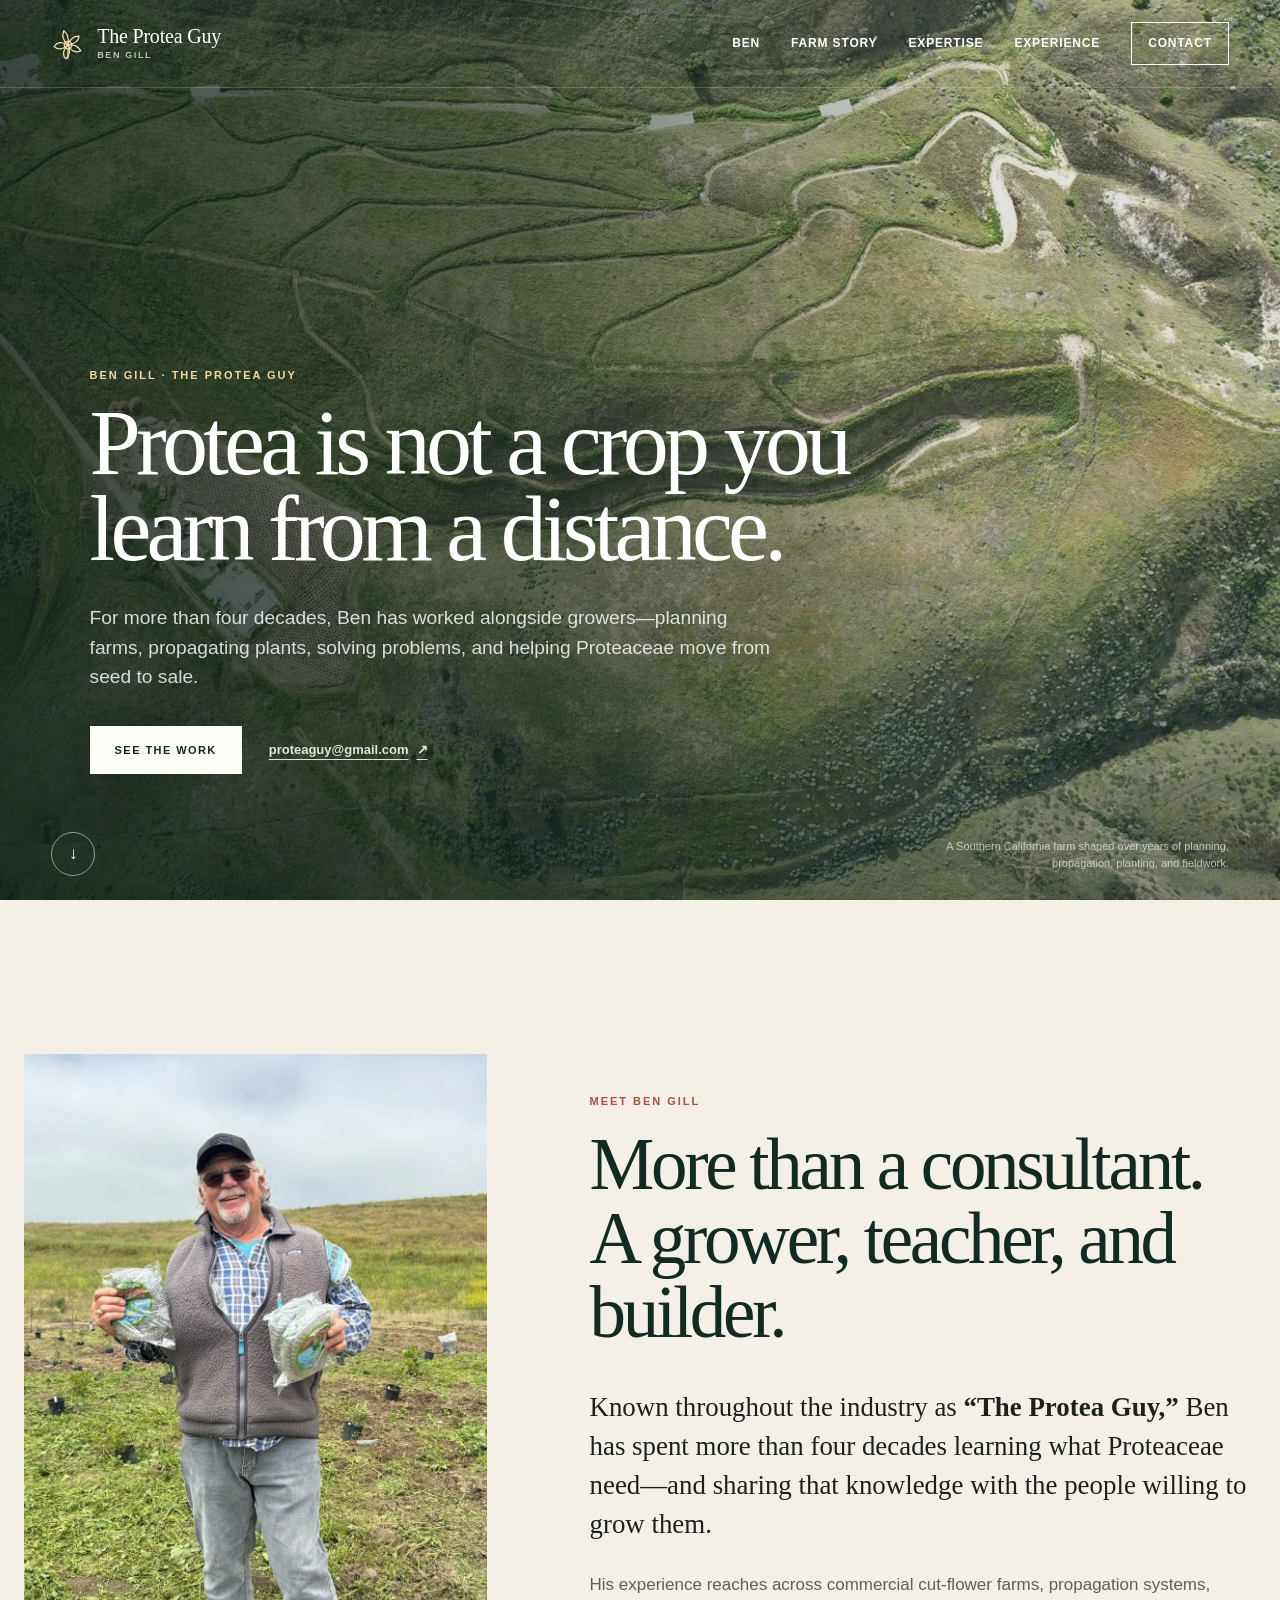
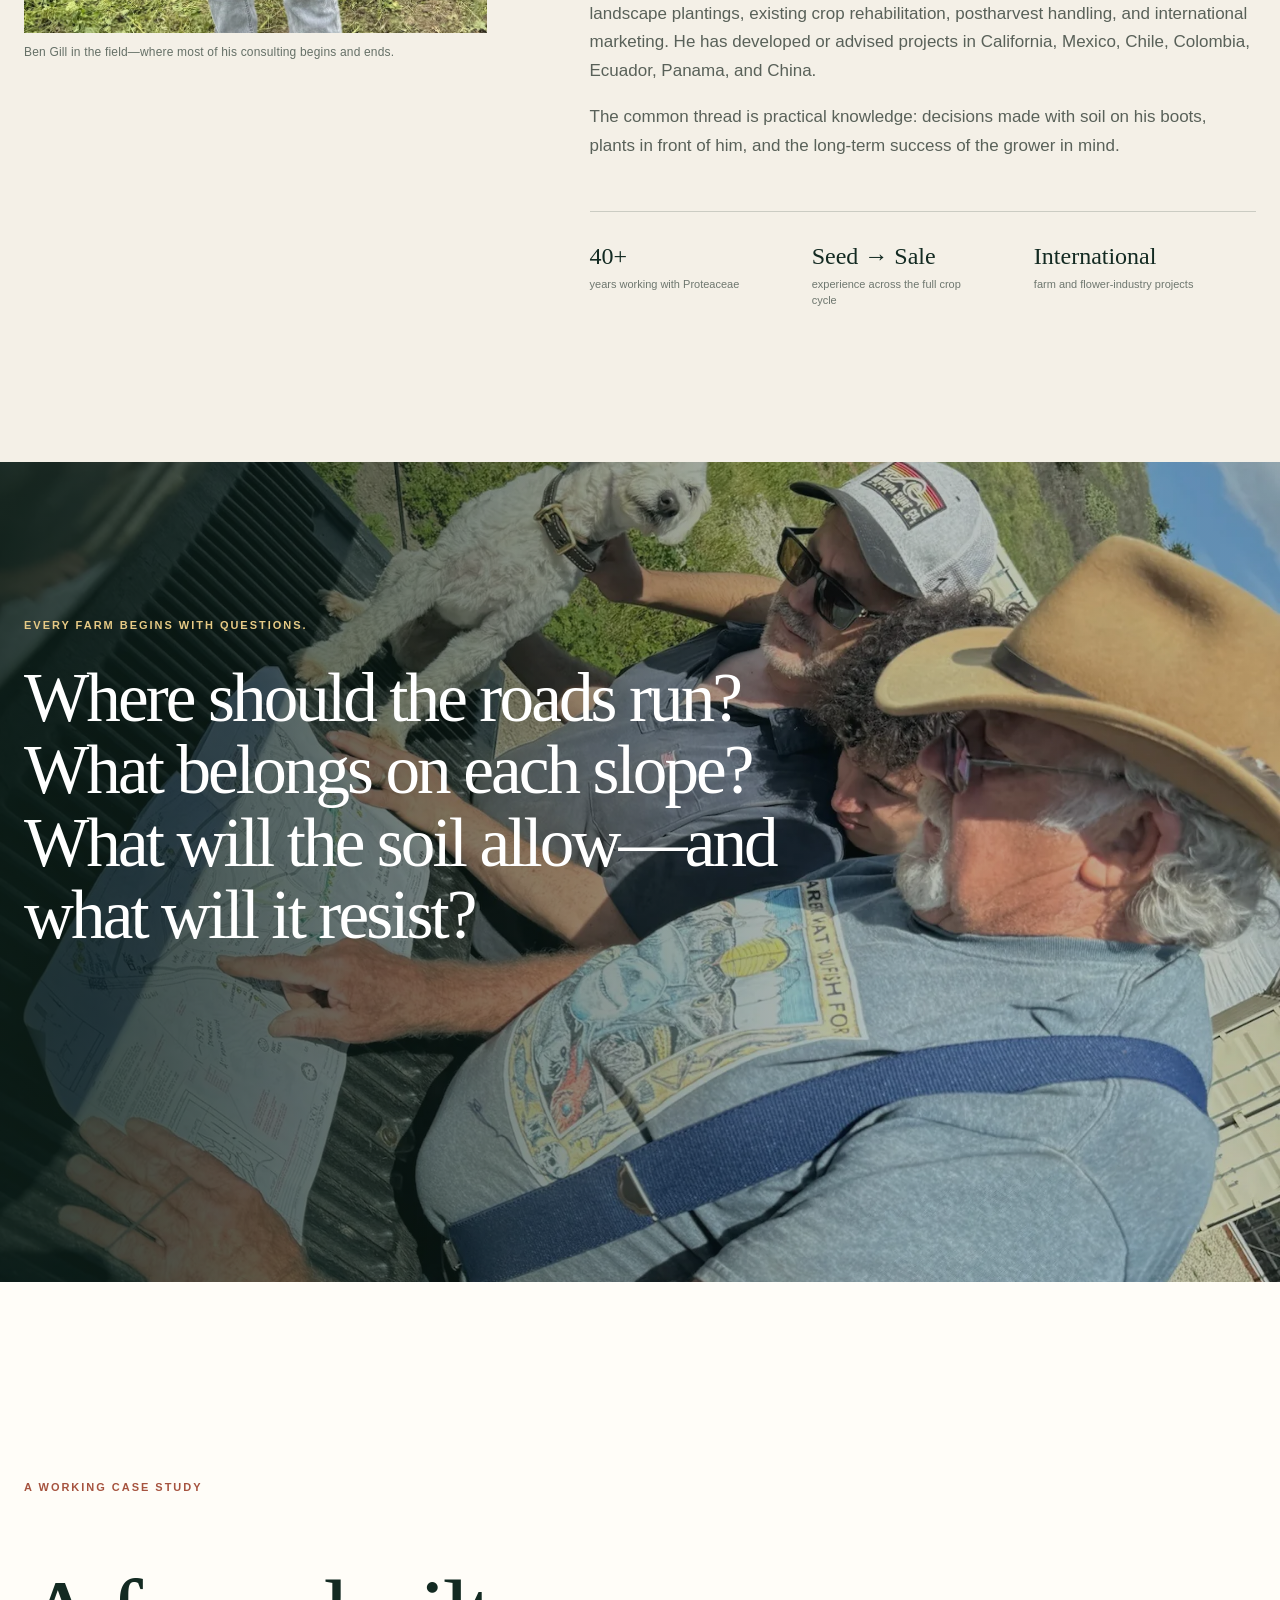
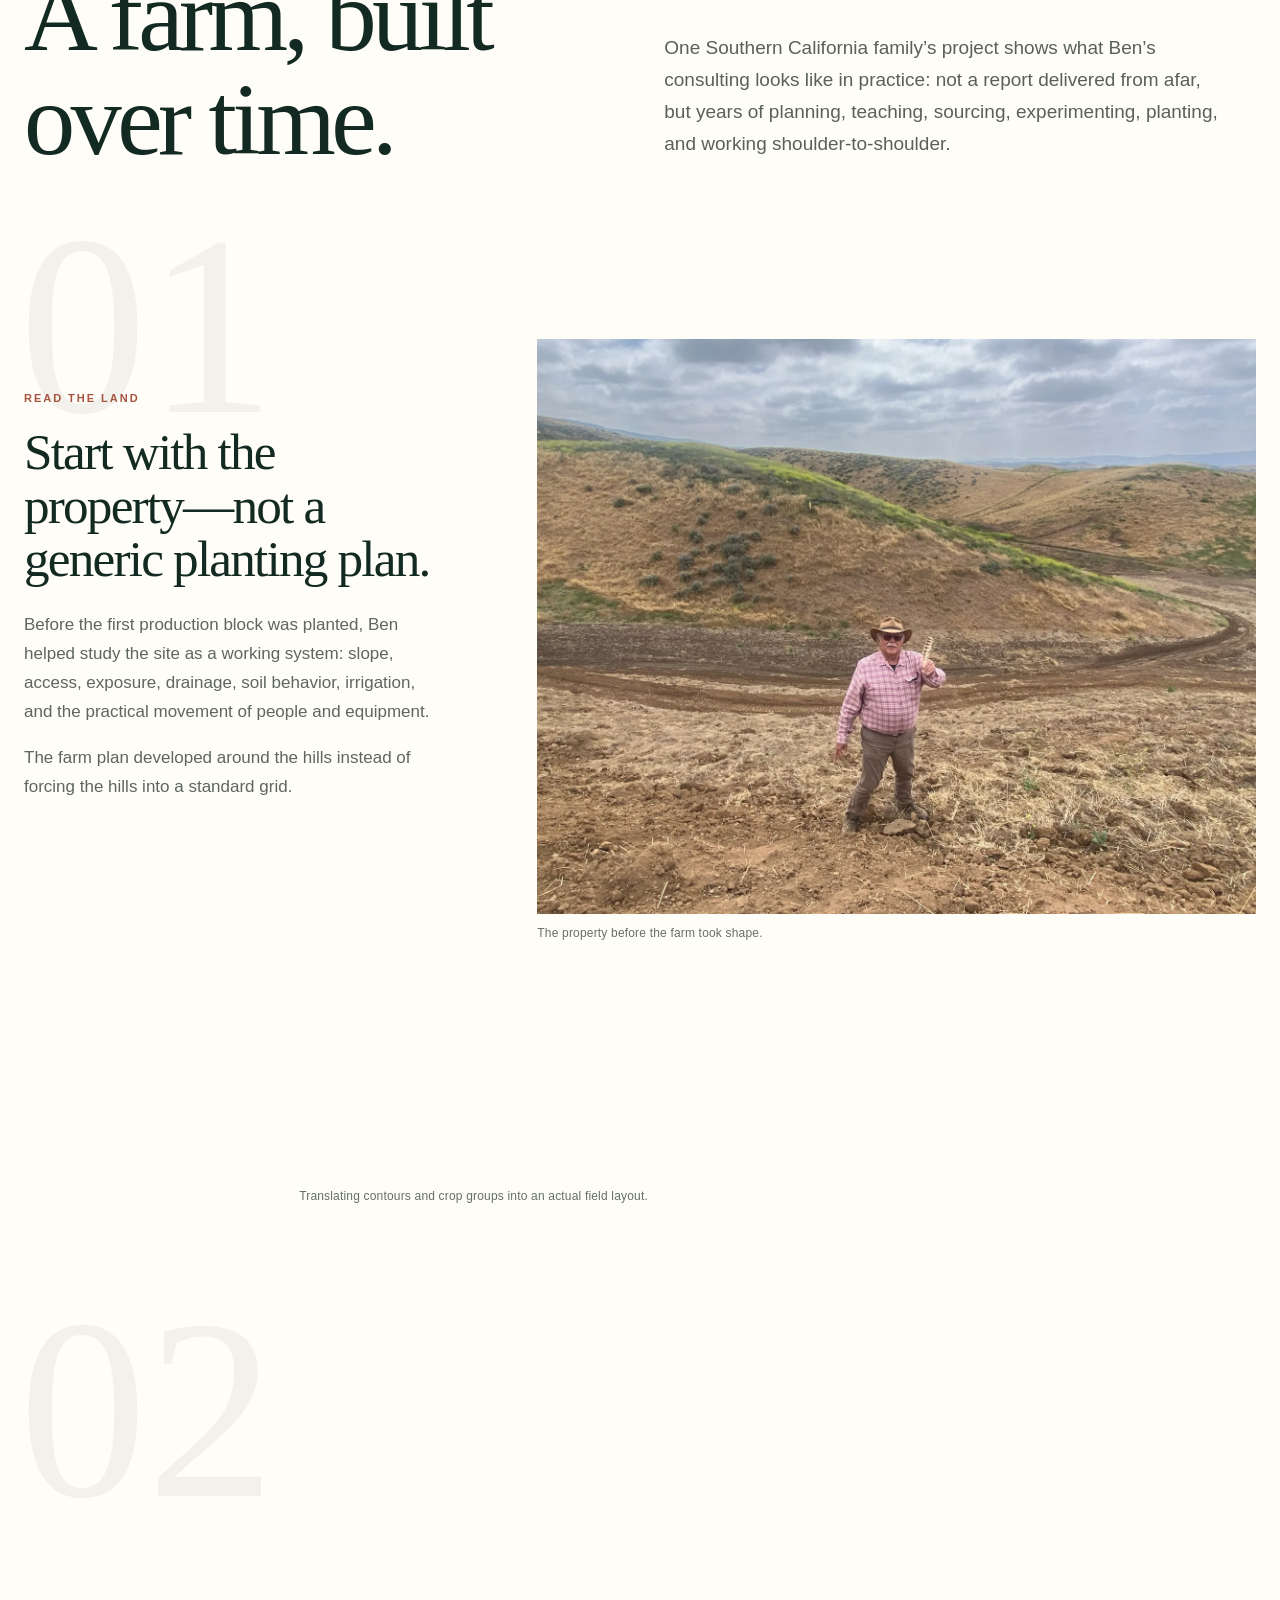
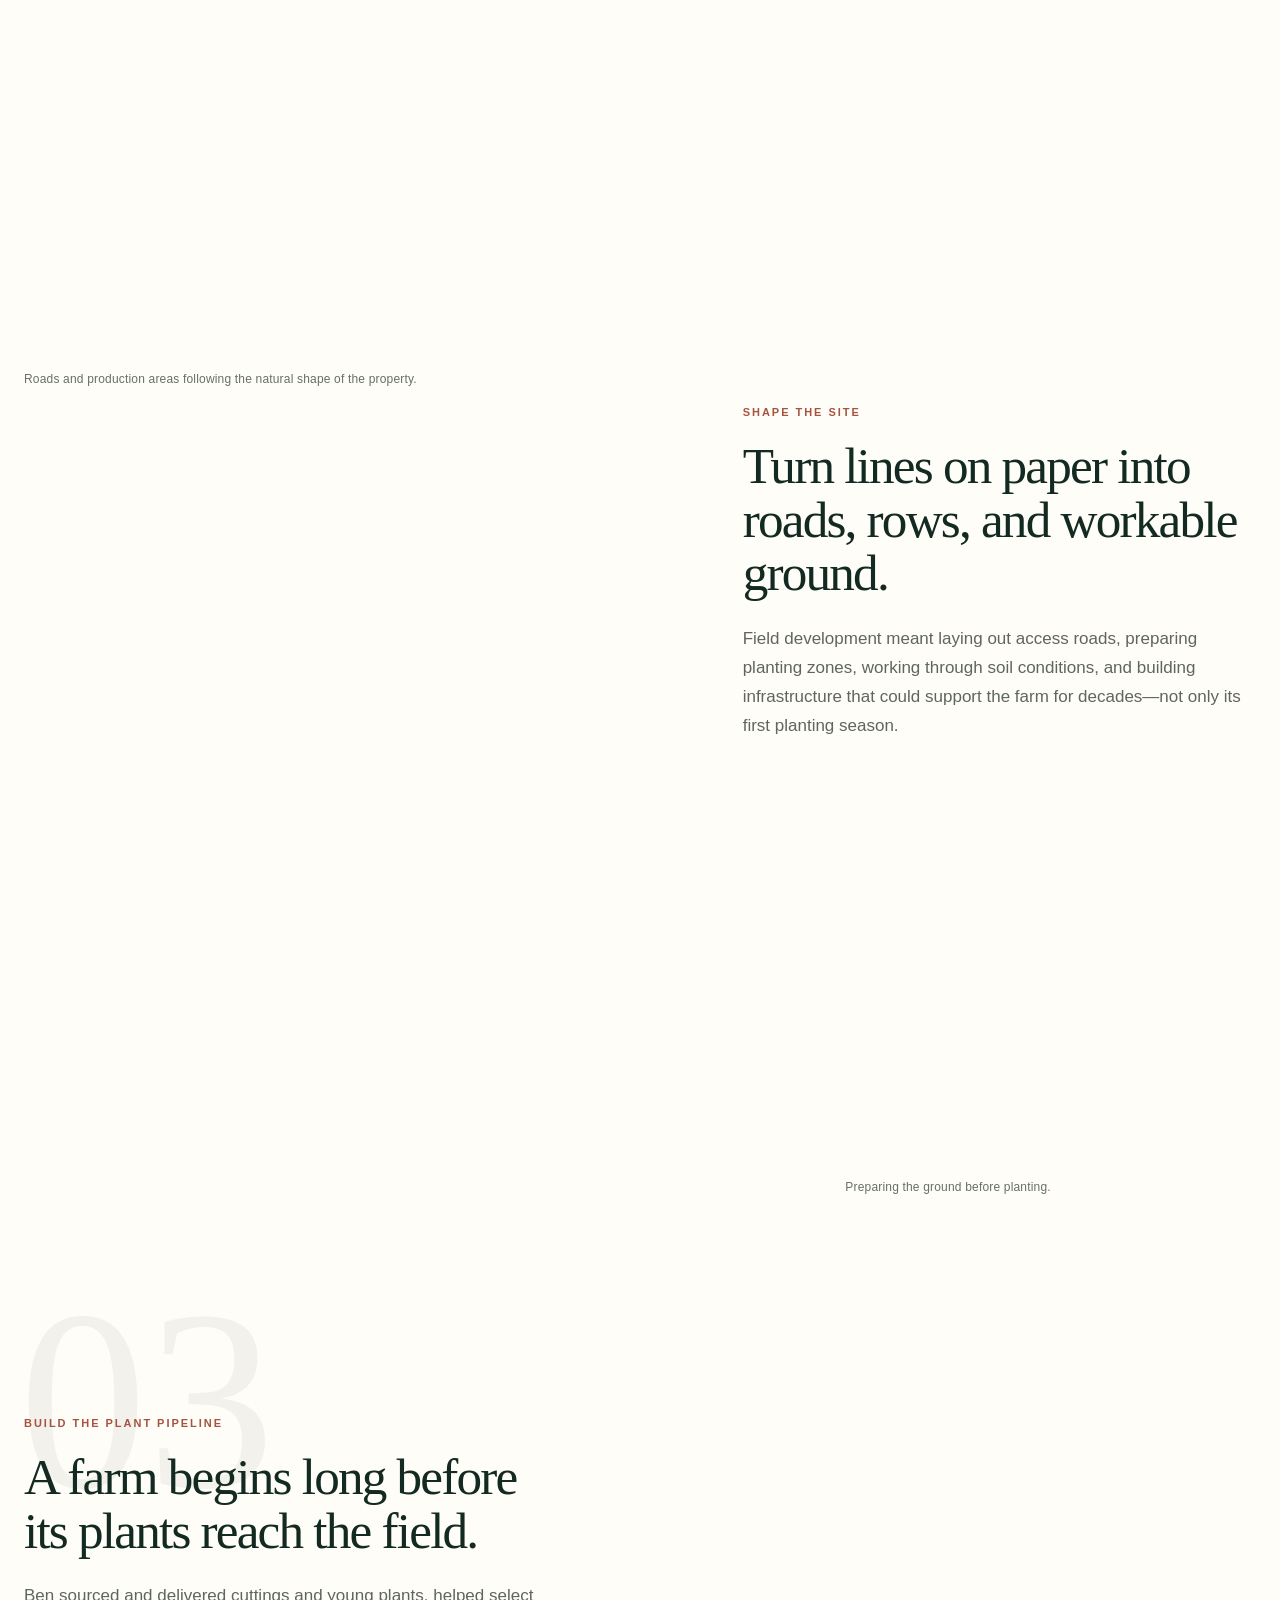
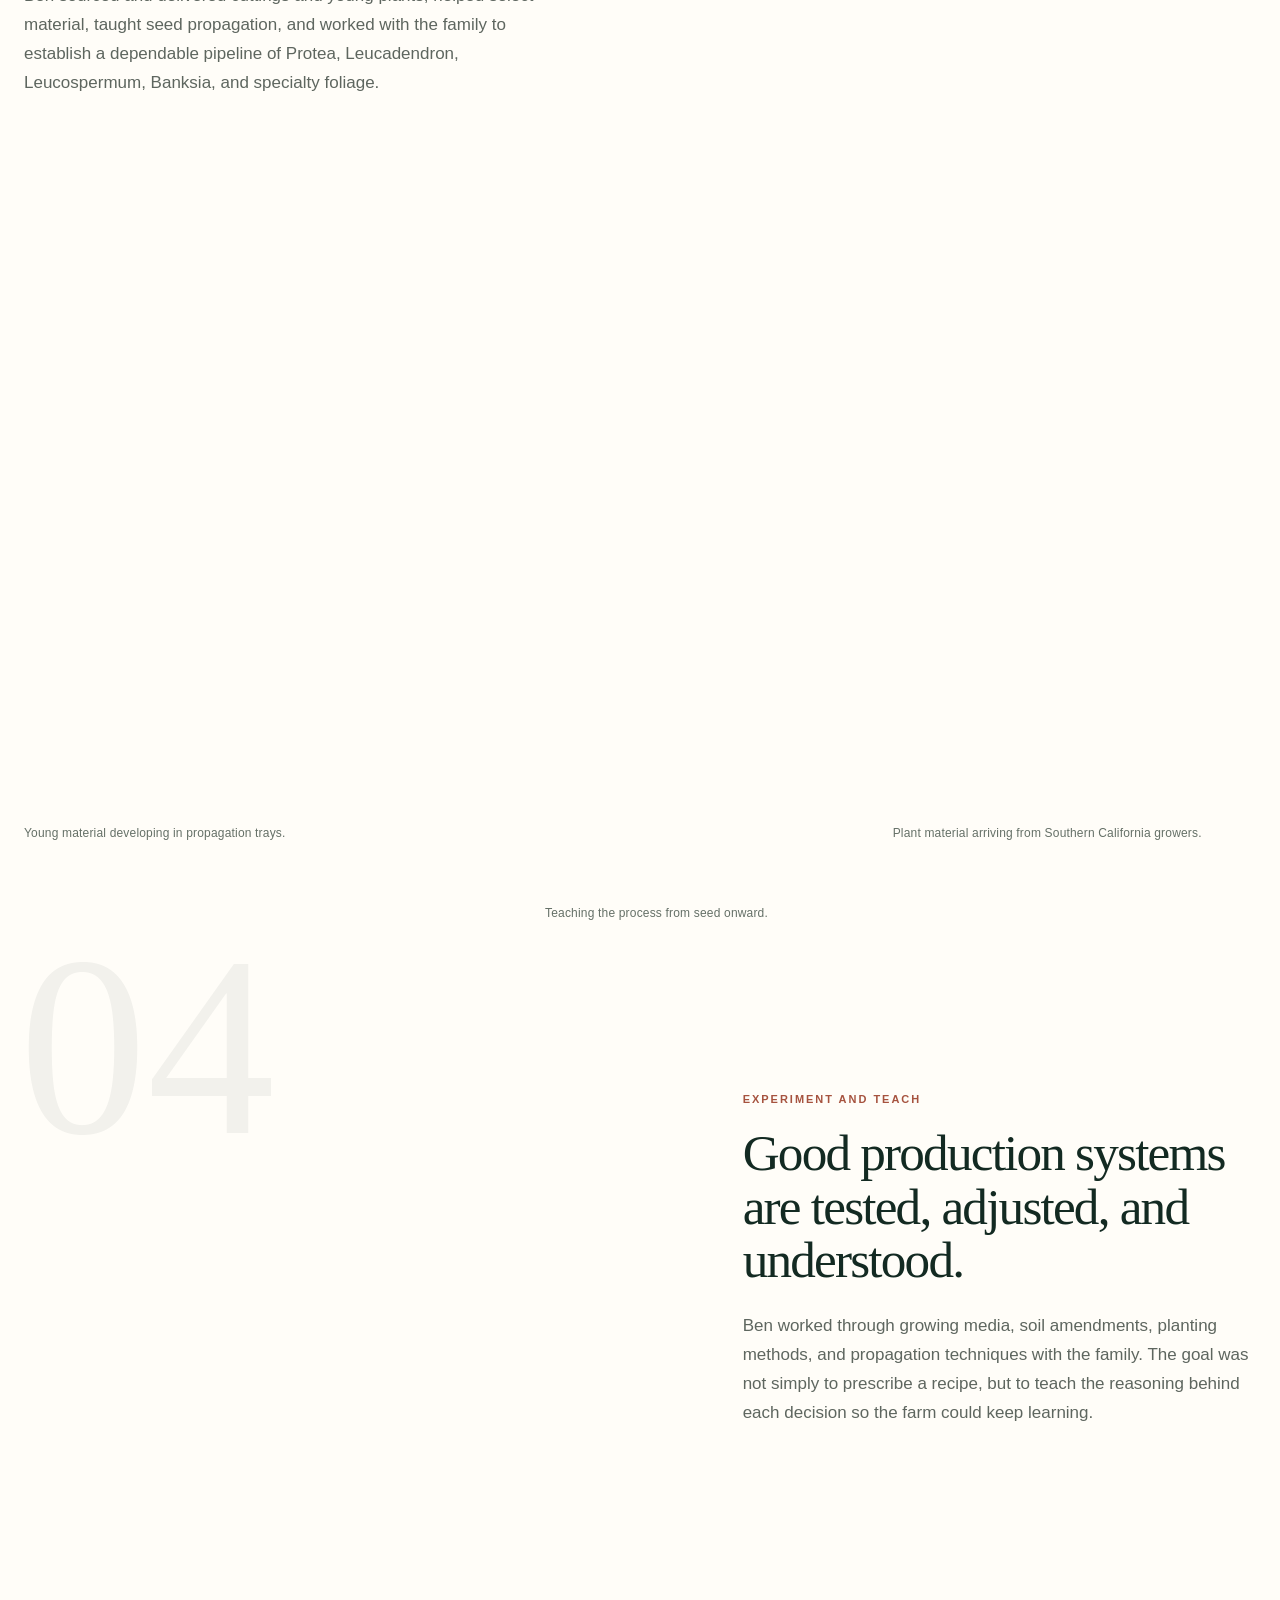
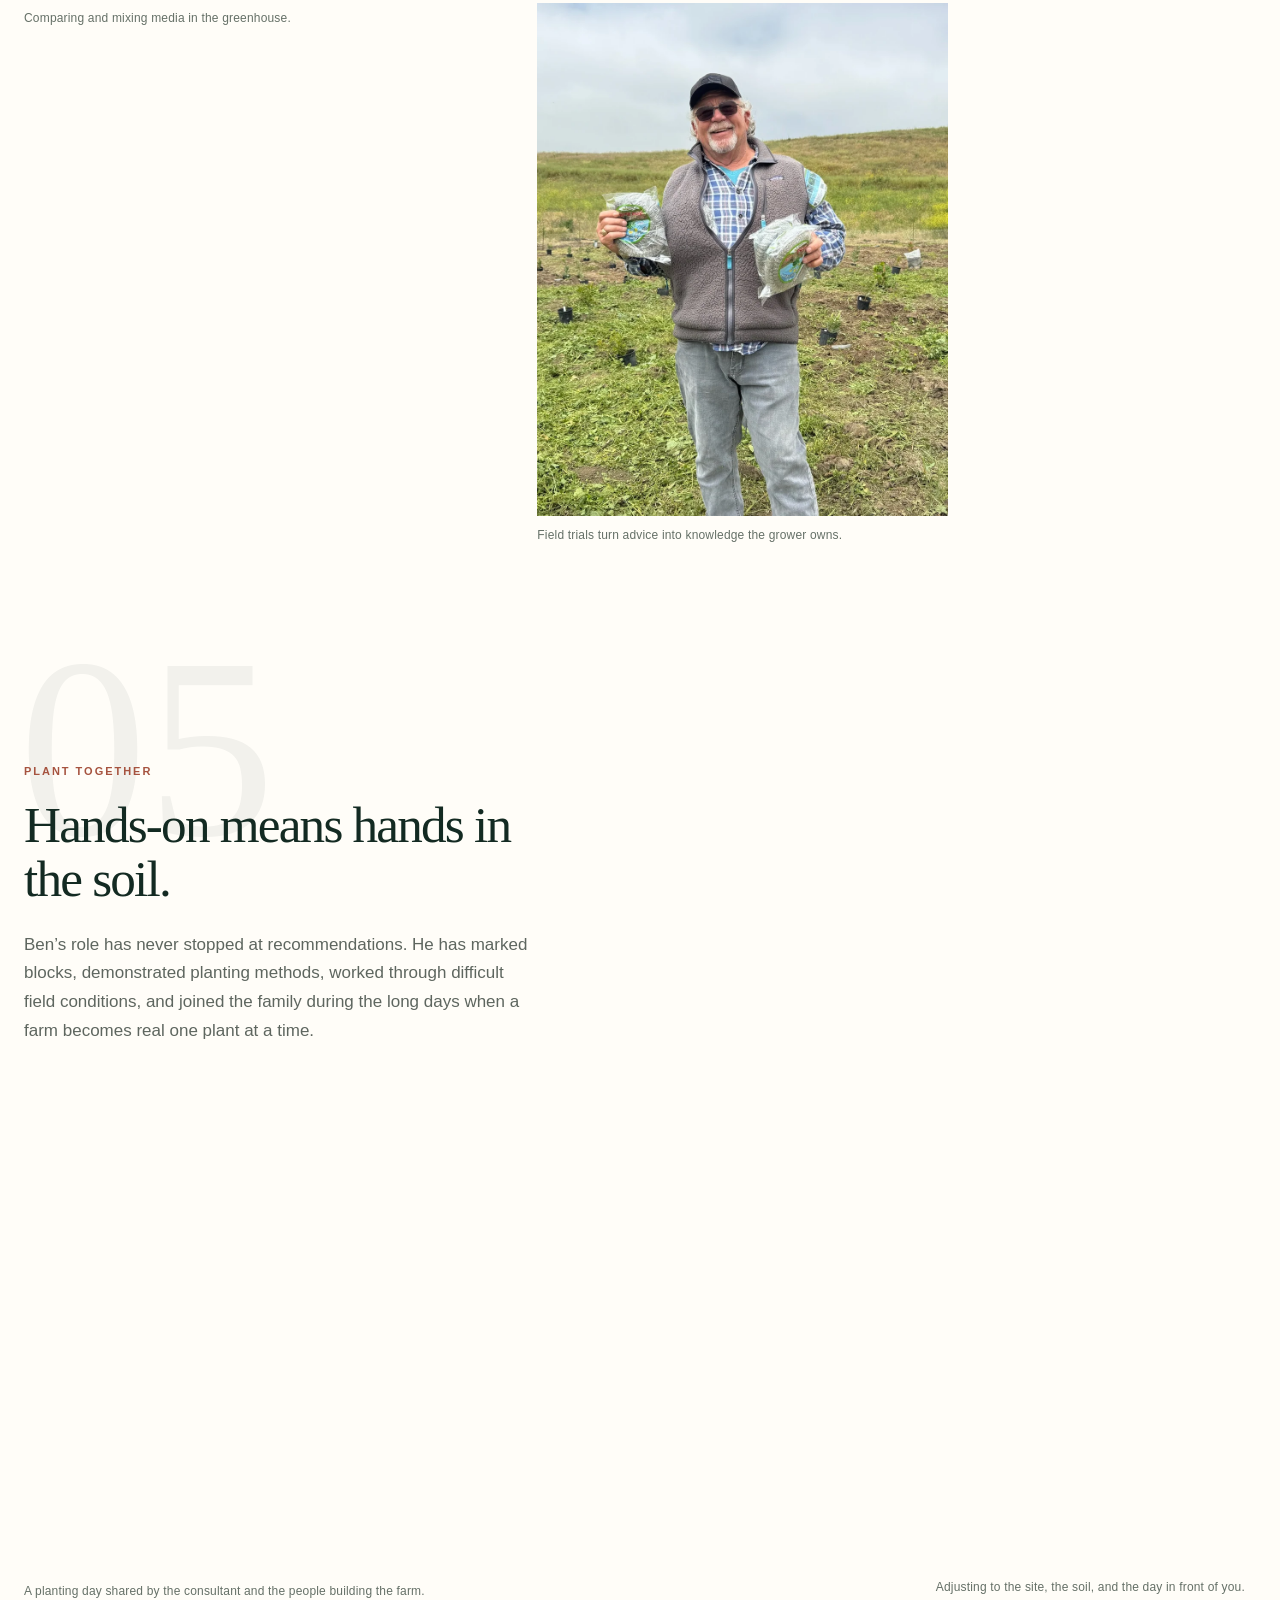
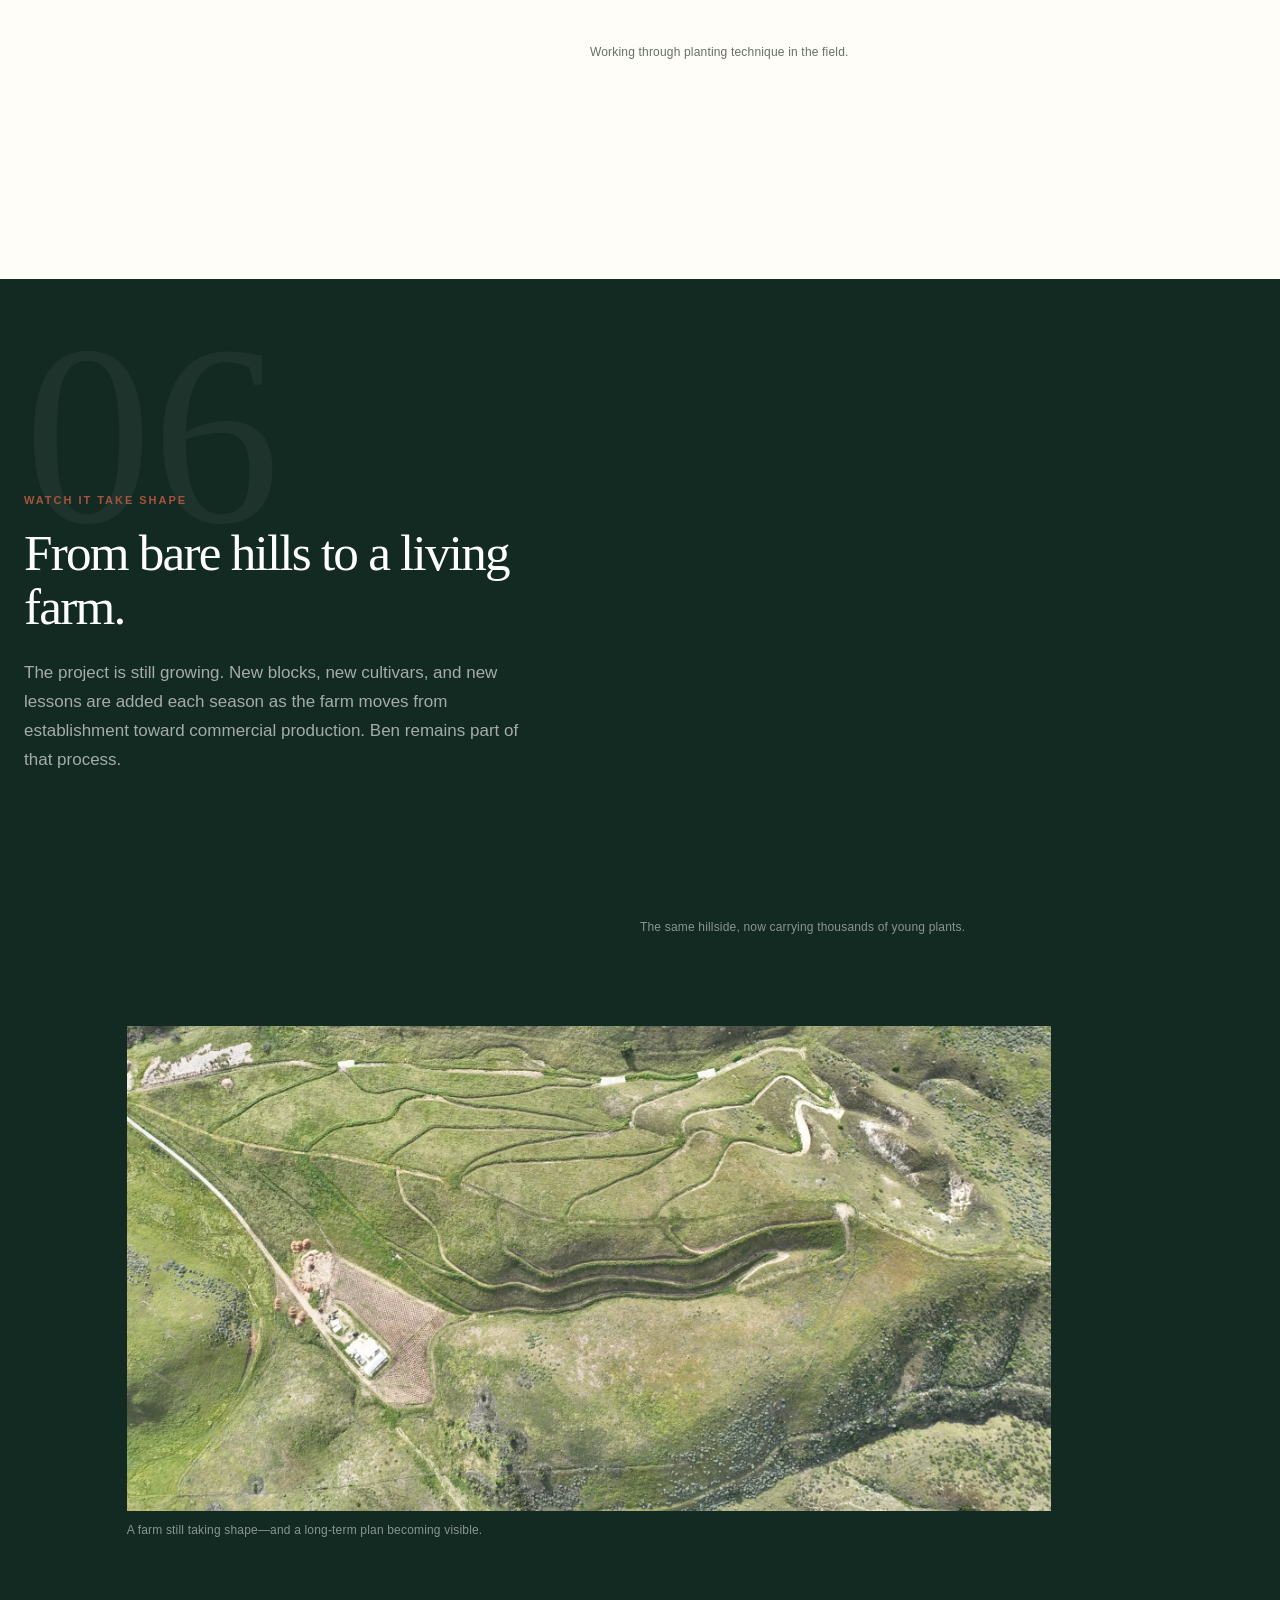
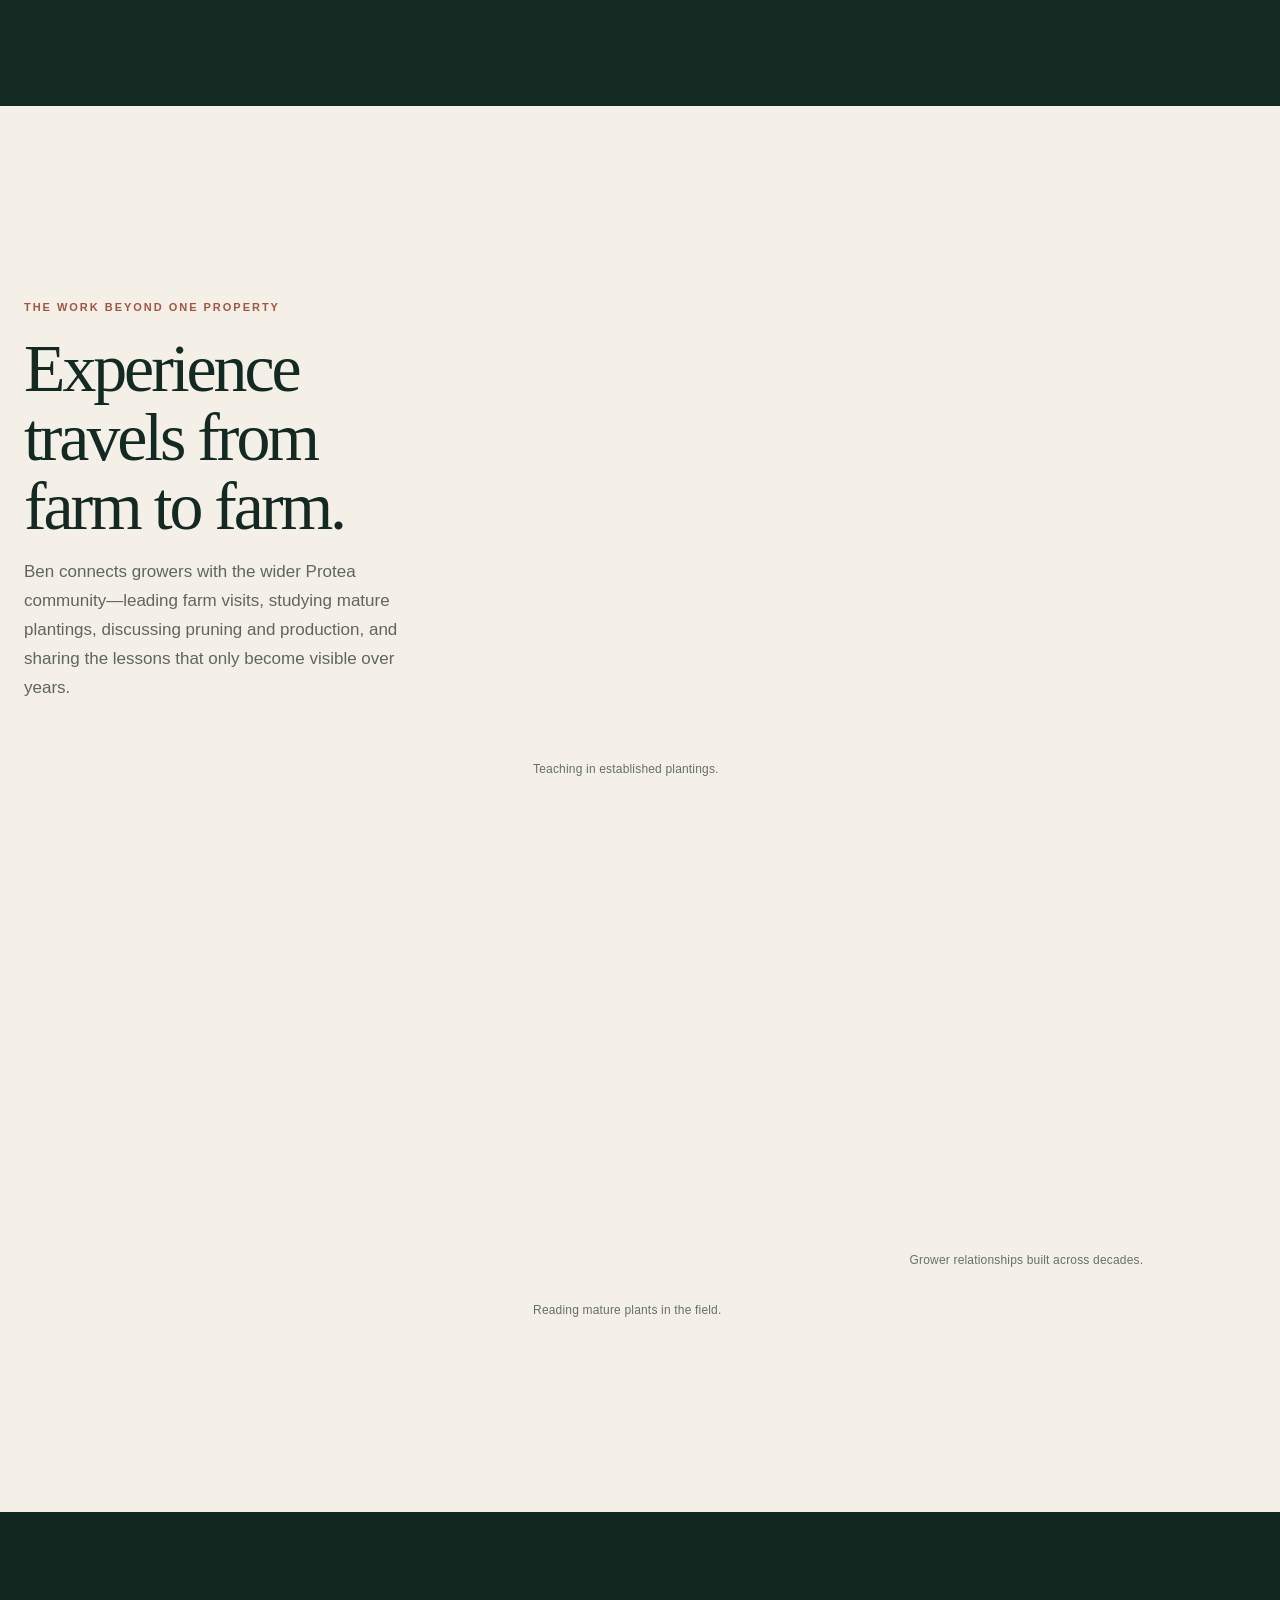
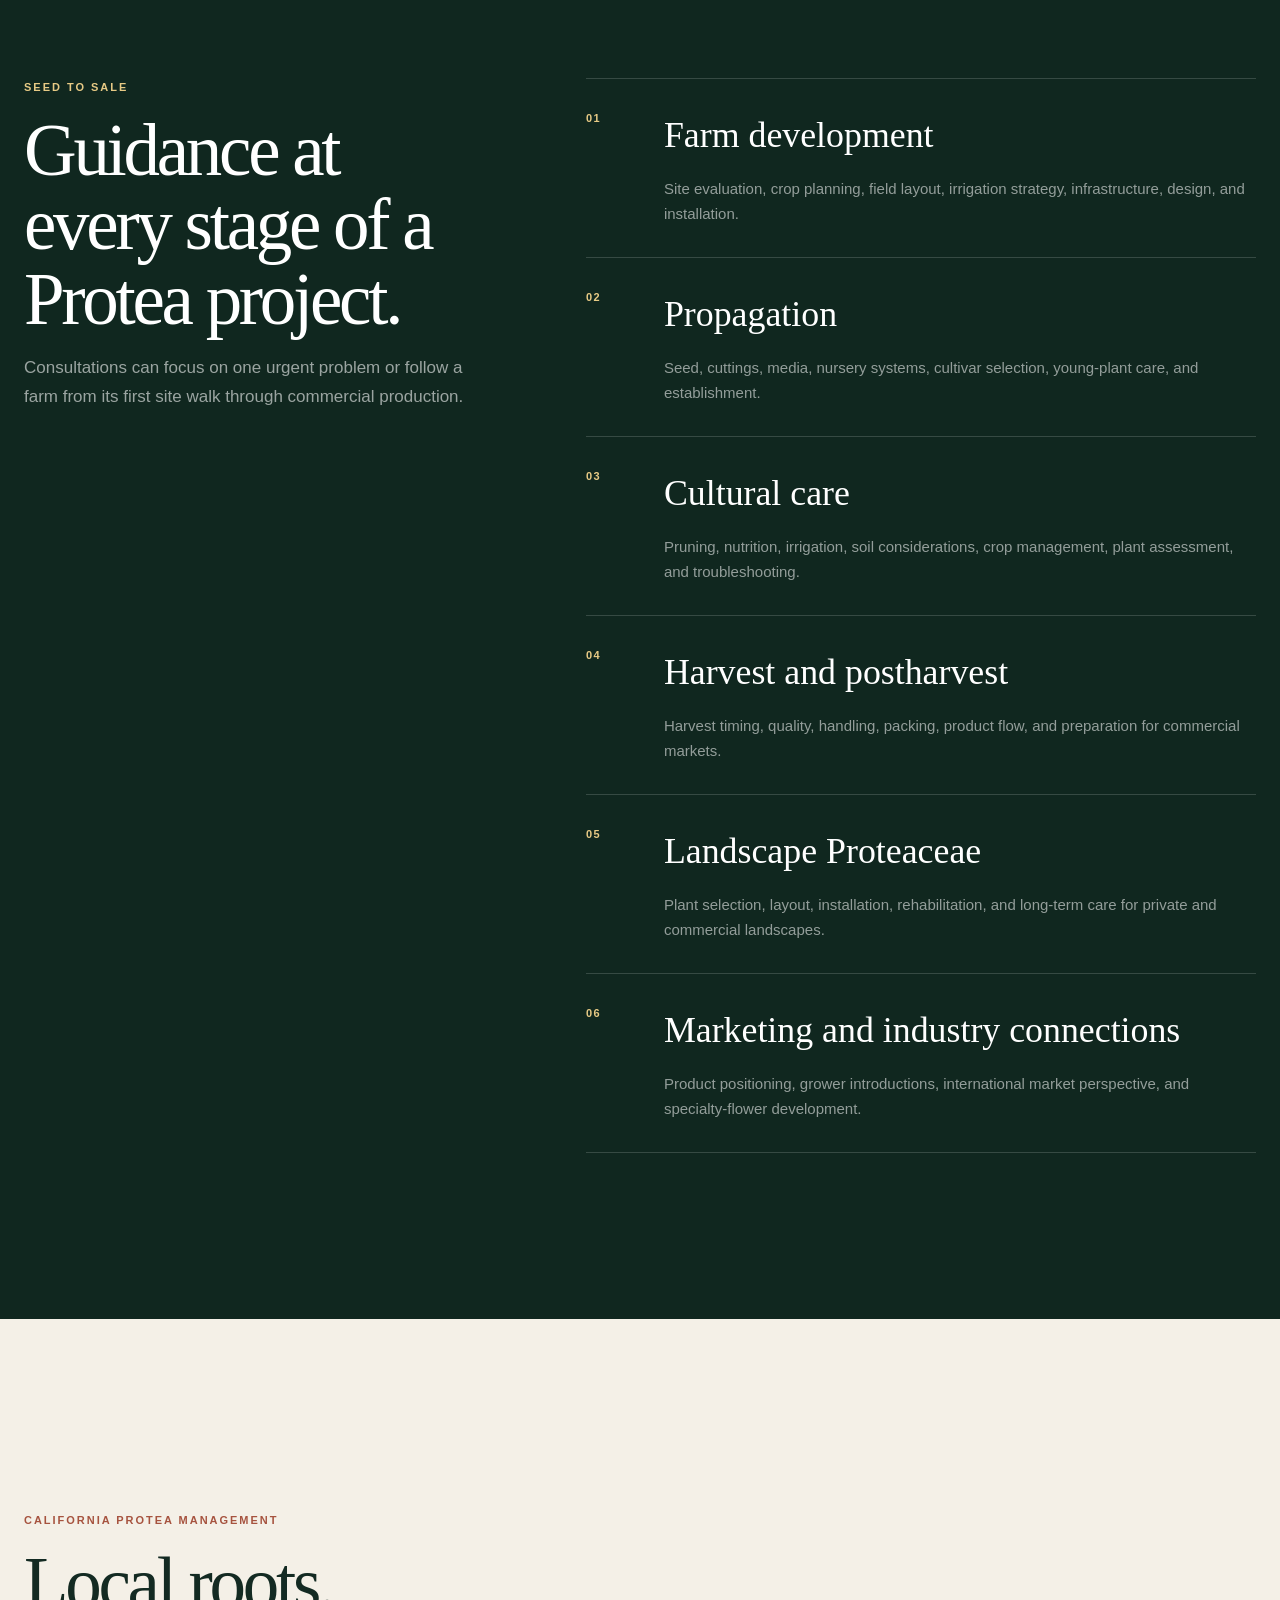
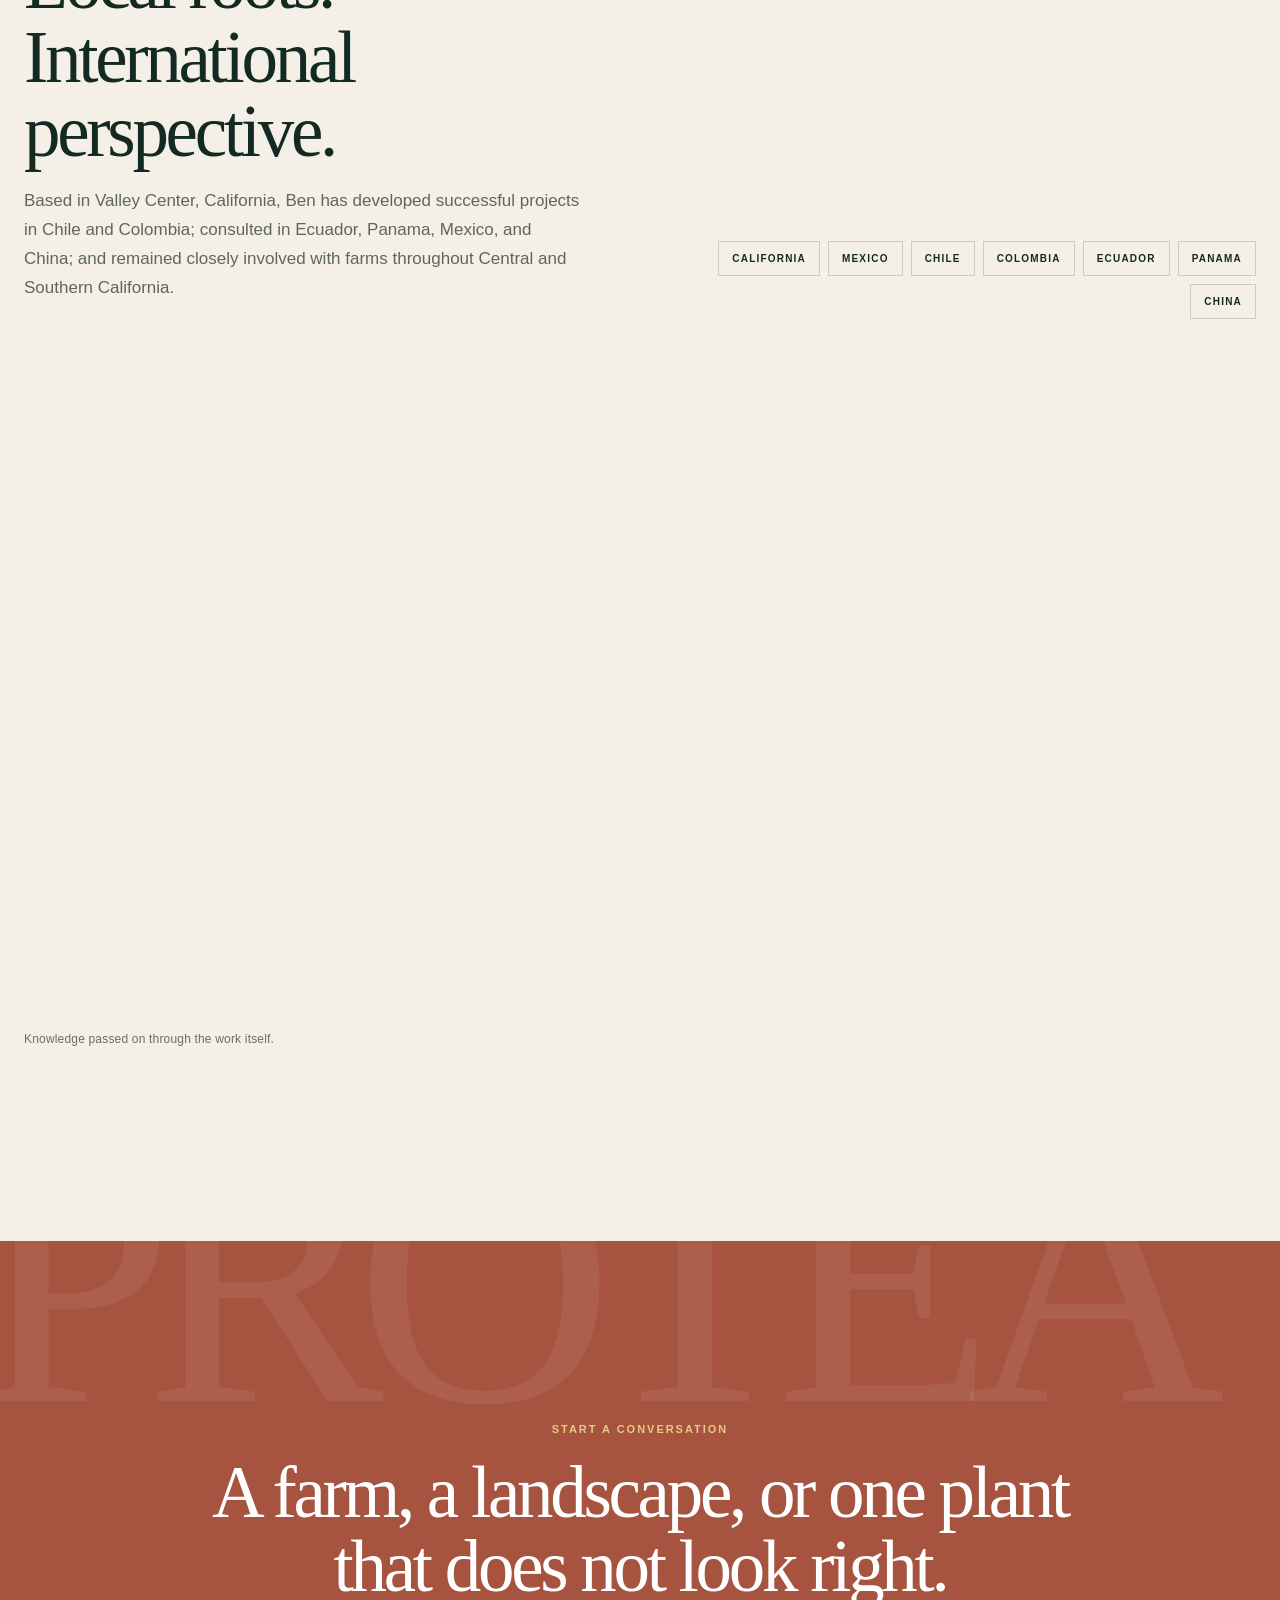
==== index.html @ 3fe65ee9 "Add files via upload" ====
<!doctype html>
<html lang="en">
<head>
  <meta charset="utf-8">
  <meta name="viewport" content="width=device-width, initial-scale=1">
  <meta name="description" content="Ben Gill, the Protea Guy, brings more than four decades of hands-on experience to Protea farm development, propagation, production, postharvest care, and specialty-flower consulting.">
  <meta name="theme-color" content="#132a22">
  <meta name="referrer" content="strict-origin-when-cross-origin">
  <meta http-equiv="Content-Security-Policy" content="default-src 'self'; img-src 'self' data:; style-src 'self'; script-src 'self'; object-src 'none'; base-uri 'self'; form-action 'none'; upgrade-insecure-requests">

  <meta property="og:title" content="Ben Gill | The Protea Guy">
  <meta property="og:description" content="More than four decades of practical Protea knowledge—from seed to sale.">
  <meta property="og:type" content="website">
  <meta property="og:url" content="https://proteaguy.com/">
  <meta property="og:image" content="https://proteaguy.com/assets/images/social-card.jpg">
  <meta property="og:image:width" content="1200">
  <meta property="og:image:height" content="630">

  <title>Ben Gill | The Protea Guy</title>
  <link rel="canonical" href="https://proteaguy.com/">
  <link rel="icon" href="assets/protea-mark.svg" type="image/svg+xml">
  <link rel="stylesheet" href="styles.css">
  <script src="script.js" defer></script>
</head>
<body>
  <a class="skip-link" href="#main-content">Skip to content</a>

  <header class="site-header" data-header>
    <a class="wordmark" href="#top" aria-label="The Protea Guy home">
      <img src="assets/protea-mark.svg" width="34" height="34" alt="">
      <span><strong>The Protea Guy</strong><small>Ben Gill</small></span>
    </a>

    <button class="menu-toggle" type="button" aria-expanded="false" aria-controls="site-navigation" data-menu-button>
      <span class="sr-only">Open navigation</span>
      <span aria-hidden="true"></span>
      <span aria-hidden="true"></span>
    </button>

    <nav class="site-nav" id="site-navigation" aria-label="Primary navigation" data-navigation>
      <a href="#ben">Ben</a>
      <a href="#farm-story">Farm story</a>
      <a href="#expertise">Expertise</a>
      <a href="#experience">Experience</a>
      <a class="nav-contact" href="mailto:proteaguy@gmail.com?subject=Protea%20consulting%20inquiry">Contact</a>
    </nav>
  </header>

  <main id="main-content">
    <section class="hero" id="top" aria-labelledby="hero-title">
      <img class="hero-image" src="assets/images/hero-aerial.webp" alt="Aerial view of a developing Protea farm laid out across rolling green hills" fetchpriority="high">
      <div class="hero-shade" aria-hidden="true"></div>
      <div class="hero-copy">
        <p class="hero-kicker">Ben Gill · The Protea Guy</p>
        <h1 id="hero-title">Protea is not a crop you learn from a distance.</h1>
        <p>For more than four decades, Ben has worked alongside growers—planning farms, propagating plants, solving problems, and helping Proteaceae move from seed to sale.</p>
        <div class="hero-actions">
          <a class="button button-light" href="#farm-story">See the work</a>
          <a class="text-link text-link-light" href="mailto:proteaguy@gmail.com?subject=Protea%20consulting%20inquiry">proteaguy@gmail.com <span aria-hidden="true">↗</span></a>
        </div>
      </div>
      <p class="hero-caption">A Southern California farm shaped over years of planning, propagation, planting, and fieldwork.</p>
      <a class="hero-scroll" href="#ben" aria-label="Scroll to meet Ben"><span aria-hidden="true">↓</span></a>
    </section>

    <section class="profile" id="ben">
      <div class="profile-image-wrap">
        <img src="assets/images/ben-portrait.webp" alt="Ben Gill smiling in a newly planted field" loading="lazy">
        <p class="image-caption">Ben Gill in the field—where most of his consulting begins and ends.</p>
      </div>
      <div class="profile-copy">
        <p class="eyebrow">Meet Ben Gill</p>
        <h2>More than a consultant.<br>A grower, teacher, and builder.</h2>
        <p class="lead">Known throughout the industry as <strong>“The Protea Guy,”</strong> Ben has spent more than four decades learning what Proteaceae need—and sharing that knowledge with the people willing to grow them.</p>
        <p>His experience reaches across commercial cut-flower farms, propagation systems, landscape plantings, existing crop rehabilitation, postharvest handling, and international marketing. He has developed or advised projects in California, Mexico, Chile, Colombia, Ecuador, Panama, and China.</p>
        <p>The common thread is practical knowledge: decisions made with soil on his boots, plants in front of him, and the long-term success of the grower in mind.</p>

        <div class="profile-facts" aria-label="Experience highlights">
          <div><strong>40+</strong><span>years working with Proteaceae</span></div>
          <div><strong>Seed → Sale</strong><span>experience across the full crop cycle</span></div>
          <div><strong>International</strong><span>farm and flower-industry projects</span></div>
        </div>
      </div>
    </section>

    <section class="interlude interlude-planning" aria-label="Farm planning">
      <img src="assets/images/planning-truck.webp" alt="Ben and a farm family reviewing site plans on the bed of a pickup truck" loading="lazy">
      <div class="interlude-overlay" aria-hidden="true"></div>
      <div class="interlude-copy">
        <p>Every farm begins with questions.</p>
        <h2>Where should the roads run? What belongs on each slope? What will the soil allow—and what will it resist?</h2>
      </div>
    </section>

    <section class="case-study" id="farm-story">
      <header class="case-intro">
        <p class="eyebrow">A working case study</p>
        <h2>A farm, built over time.</h2>
        <p>One Southern California family’s project shows what Ben’s consulting looks like in practice: not a report delivered from afar, but years of planning, teaching, sourcing, experimenting, planting, and working shoulder-to-shoulder.</p>
      </header>

      <article class="chapter chapter-one">
        <div class="chapter-number" aria-hidden="true">01</div>
        <div class="chapter-copy">
          <p class="chapter-label">Read the land</p>
          <h3>Start with the property—not a generic planting plan.</h3>
          <p>Before the first production block was planted, Ben helped study the site as a working system: slope, access, exposure, drainage, soil behavior, irrigation, and the practical movement of people and equipment.</p>
          <p>The farm plan developed around the hills instead of forcing the hills into a standard grid.</p>
        </div>
        <figure class="chapter-image chapter-image-main">
          <img src="assets/images/first-field.webp" alt="Ben standing on an open hillside during the early development of the farm" loading="lazy">
          <figcaption>The property before the farm took shape.</figcaption>
        </figure>
        <figure class="chapter-image chapter-image-inset">
          <img src="assets/images/planning-map.webp" alt="Ben and a young grower holding a color-coded planting plan in the field" loading="lazy">
          <figcaption>Translating contours and crop groups into an actual field layout.</figcaption>
        </figure>
      </article>

      <article class="chapter chapter-two">
        <div class="chapter-number" aria-hidden="true">02</div>
        <div class="chapter-copy">
          <p class="chapter-label">Shape the site</p>
          <h3>Turn lines on paper into roads, rows, and workable ground.</h3>
          <p>Field development meant laying out access roads, preparing planting zones, working through soil conditions, and building infrastructure that could support the farm for decades—not only its first planting season.</p>
        </div>
        <figure class="wide-image">
          <img src="assets/images/roads-aerial.webp" alt="Aerial view of newly formed farm roads following the contours of rolling hills" loading="lazy">
          <figcaption>Roads and production areas following the natural shape of the property.</figcaption>
        </figure>
        <figure class="small-image small-image-left">
          <img src="assets/images/soil-prep.webp" alt="Freshly worked field soil before planting" loading="lazy">
          <figcaption>Preparing the ground before planting.</figcaption>
        </figure>
      </article>

      <article class="chapter chapter-three">
        <div class="chapter-number" aria-hidden="true">03</div>
        <div class="chapter-copy">
          <p class="chapter-label">Build the plant pipeline</p>
          <h3>A farm begins long before its plants reach the field.</h3>
          <p>Ben sourced and delivered cuttings and young plants, helped select material, taught seed propagation, and worked with the family to establish a dependable pipeline of Protea, Leucadendron, Leucospermum, Banksia, and specialty foliage.</p>
        </div>
        <div class="propagation-grid">
          <figure class="propagation-a">
            <img src="assets/images/cuttings-nursery.webp" alt="Rows of young Proteaceae cuttings in propagation trays" loading="lazy">
            <figcaption>Young material developing in propagation trays.</figcaption>
          </figure>
          <figure class="propagation-b">
            <img src="assets/images/seed-trays.webp" alt="Many labeled trays of newly germinating Proteaceae seedlings" loading="lazy">
            <figcaption>Teaching the process from seed onward.</figcaption>
          </figure>
          <figure class="propagation-c">
            <img src="assets/images/delivering-plants.webp" alt="Ben unloading crates of young Proteaceae plants from a pickup truck" loading="lazy">
            <figcaption>Plant material arriving from Southern California growers.</figcaption>
          </figure>
        </div>
      </article>

      <article class="chapter chapter-four">
        <div class="chapter-number" aria-hidden="true">04</div>
        <div class="chapter-copy">
          <p class="chapter-label">Experiment and teach</p>
          <h3>Good production systems are tested, adjusted, and understood.</h3>
          <p>Ben worked through growing media, soil amendments, planting methods, and propagation techniques with the family. The goal was not simply to prescribe a recipe, but to teach the reasoning behind each decision so the farm could keep learning.</p>
        </div>
        <figure class="chapter-image chapter-image-main experiment-main">
          <img src="assets/images/mixing-media.webp" alt="Ben and a farm family mixing propagation media together in a greenhouse" loading="lazy">
          <figcaption>Comparing and mixing media in the greenhouse.</figcaption>
        </figure>
        <figure class="chapter-image chapter-image-inset experiment-inset">
          <img src="assets/images/ben-portrait.webp" alt="Ben smiling while holding materials during a planting day" loading="lazy">
          <figcaption>Field trials turn advice into knowledge the grower owns.</figcaption>
        </figure>
      </article>

      <article class="chapter chapter-five">
        <div class="chapter-number" aria-hidden="true">05</div>
        <div class="chapter-copy">
          <p class="chapter-label">Plant together</p>
          <h3>Hands-on means hands in the soil.</h3>
          <p>Ben’s role has never stopped at recommendations. He has marked blocks, demonstrated planting methods, worked through difficult field conditions, and joined the family during the long days when a farm becomes real one plant at a time.</p>
        </div>
        <div class="planting-strip">
          <figure>
            <img src="assets/images/planting-team.webp" alt="Ben and a farm family planting together beside a loader" loading="lazy">
            <figcaption>A planting day shared by the consultant and the people building the farm.</figcaption>
          </figure>
          <figure>
            <img src="assets/images/planting-soil.webp" alt="Ben helping dig a planting hole on a hillside" loading="lazy">
            <figcaption>Working through planting technique in the field.</figcaption>
          </figure>
          <figure>
            <img src="assets/images/soil-bag.webp" alt="Ben inspecting soil and a planting hole under storm clouds" loading="lazy">
            <figcaption>Adjusting to the site, the soil, and the day in front of you.</figcaption>
          </figure>
        </div>
      </article>

      <article class="chapter chapter-six">
        <div class="chapter-number" aria-hidden="true">06</div>
        <div class="chapter-copy chapter-copy-light">
          <p class="chapter-label">Watch it take shape</p>
          <h3>From bare hills to a living farm.</h3>
          <p>The project is still growing. New blocks, new cultivars, and new lessons are added each season as the farm moves from establishment toward commercial production. Ben remains part of that process.</p>
        </div>
        <figure class="current-field">
          <img src="assets/images/field-now.webp" alt="A hillside now planted with rows of young Proteaceae" loading="lazy">
          <figcaption>The same hillside, now carrying thousands of young plants.</figcaption>
        </figure>
        <figure class="current-aerial">
          <img src="assets/images/hero-aerial.webp" alt="Aerial view showing the farm’s current road network and planted blocks" loading="lazy">
          <figcaption>A farm still taking shape—and a long-term plan becoming visible.</figcaption>
        </figure>
      </article>
    </section>

    <section class="field-note">
      <div class="field-note-copy">
        <p class="eyebrow">The work beyond one property</p>
        <h2>Experience travels from farm to farm.</h2>
        <p>Ben connects growers with the wider Protea community—leading farm visits, studying mature plantings, discussing pruning and production, and sharing the lessons that only become visible over years.</p>
      </div>
      <div class="field-note-gallery">
        <figure class="tour-one">
          <img src="assets/images/farm-tour.webp" alt="Ben teaching a group during a tour of an established Protea planting" loading="lazy">
          <figcaption>Teaching in established plantings.</figcaption>
        </figure>
        <figure class="tour-two">
          <img src="assets/images/mature-planting.webp" alt="Ben and another grower walking through mature Protea plants" loading="lazy">
          <figcaption>Reading mature plants in the field.</figcaption>
        </figure>
        <figure class="tour-three">
          <img src="assets/images/harvest-day.webp" alt="Ben with an experienced grower holding freshly harvested Protea flowers" loading="lazy">
          <figcaption>Grower relationships built across decades.</figcaption>
        </figure>
      </div>
    </section>

    <section class="expertise" id="expertise">
      <div class="expertise-heading">
        <p class="eyebrow eyebrow-light">Seed to sale</p>
        <h2>Guidance at every stage of a Protea project.</h2>
        <p>Consultations can focus on one urgent problem or follow a farm from its first site walk through commercial production.</p>
      </div>
      <div class="expertise-list">
        <article>
          <span>01</span>
          <div><h3>Farm development</h3><p>Site evaluation, crop planning, field layout, irrigation strategy, infrastructure, design, and installation.</p></div>
        </article>
        <article>
          <span>02</span>
          <div><h3>Propagation</h3><p>Seed, cuttings, media, nursery systems, cultivar selection, young-plant care, and establishment.</p></div>
        </article>
        <article>
          <span>03</span>
          <div><h3>Cultural care</h3><p>Pruning, nutrition, irrigation, soil considerations, crop management, plant assessment, and troubleshooting.</p></div>
        </article>
        <article>
          <span>04</span>
          <div><h3>Harvest and postharvest</h3><p>Harvest timing, quality, handling, packing, product flow, and preparation for commercial markets.</p></div>
        </article>
        <article>
          <span>05</span>
          <div><h3>Landscape Proteaceae</h3><p>Plant selection, layout, installation, rehabilitation, and long-term care for private and commercial landscapes.</p></div>
        </article>
        <article>
          <span>06</span>
          <div><h3>Marketing and industry connections</h3><p>Product positioning, grower introductions, international market perspective, and specialty-flower development.</p></div>
        </article>
      </div>
    </section>

    <section class="experience" id="experience">
      <div class="experience-copy">
        <p class="eyebrow">California Protea Management</p>
        <h2>Local roots.<br>International perspective.</h2>
        <p>Based in Valley Center, California, Ben has developed successful projects in Chile and Colombia; consulted in Ecuador, Panama, Mexico, and China; and remained closely involved with farms throughout Central and Southern California.</p>
      </div>
      <div class="locations" aria-label="Project regions">
        <span>California</span>
        <span>Mexico</span>
        <span>Chile</span>
        <span>Colombia</span>
        <span>Ecuador</span>
        <span>Panama</span>
        <span>China</span>
      </div>
      <figure class="experience-image">
        <img src="assets/images/greenhouse-team.webp" alt="Ben with a farm family working around young plants in a greenhouse" loading="lazy">
        <figcaption>Knowledge passed on through the work itself.</figcaption>
      </figure>
    </section>

    <section class="contact" id="contact">
      <div class="contact-word">PROTEA</div>
      <div class="contact-copy">
        <p class="eyebrow eyebrow-light">Start a conversation</p>
        <h2>A farm, a landscape, or one plant that does not look right.</h2>
        <p>Ben is available for consultations on existing plants, pruning, fertility, propagation, farm development, commercial flower production, and Proteaceae landscapes.</p>
        <a class="button button-light button-large" href="mailto:proteaguy@gmail.com?subject=Protea%20consulting%20inquiry">Email Ben Gill</a>
        <a class="contact-email" href="mailto:proteaguy@gmail.com">proteaguy@gmail.com</a>
      </div>
    </section>
  </main>

  <footer class="site-footer">
    <div class="footer-brand">
      <img src="assets/protea-mark.svg" width="38" height="38" alt="">
      <div><strong>The Protea Guy</strong><span>Ben Gill · California Protea Management</span></div>
    </div>
    <p>© <span data-year></span> Ben Gill. All rights reserved.</p>
  </footer>
</body>
</html>
---- styles.css ----
:root {
  --forest: #132a22;
  --forest-soft: #203e32;
  --ink: #1c211e;
  --paper: #f4f0e7;
  --paper-deep: #e9e2d4;
  --white: #fffdf8;
  --rust: #a6533f;
  --gold: #e7ca85;
  --sage: #738371;
  --line: rgba(19, 42, 34, .18);
  --container: 1280px;
  --serif: Georgia, "Times New Roman", serif;
  --sans: Inter, ui-sans-serif, -apple-system, BlinkMacSystemFont, "Segoe UI", sans-serif;
}

* { box-sizing: border-box; }
html { scroll-behavior: smooth; }
body {
  margin: 0;
  color: var(--ink);
  background: var(--paper);
  font-family: var(--sans);
  font-size: 17px;
  line-height: 1.7;
  -webkit-font-smoothing: antialiased;
}
img { display: block; width: 100%; }
a { color: inherit; }
button { font: inherit; }
figure { margin: 0; }
figcaption, .image-caption {
  margin: 11px 0 0;
  color: #657067;
  font-size: 12px;
  line-height: 1.45;
  letter-spacing: .015em;
}
.sr-only {
  position: absolute;
  width: 1px;
  height: 1px;
  padding: 0;
  margin: -1px;
  overflow: hidden;
  clip: rect(0,0,0,0);
  white-space: nowrap;
  border: 0;
}
.skip-link {
  position: fixed;
  z-index: 1000;
  top: 12px;
  left: 12px;
  padding: 10px 15px;
  color: var(--forest);
  background: var(--white);
  transform: translateY(-160%);
  transition: transform .2s ease;
}
.skip-link:focus { transform: translateY(0); }

.site-header {
  position: fixed;
  z-index: 100;
  top: 0;
  left: 0;
  right: 0;
  display: flex;
  align-items: center;
  justify-content: space-between;
  min-height: 88px;
  padding: 0 clamp(22px, 4vw, 64px);
  color: #fff;
  border-bottom: 1px solid rgba(255,255,255,.17);
  transition: background .25s ease, color .25s ease, min-height .25s ease, border-color .25s ease;
}
.site-header.scrolled {
  min-height: 70px;
  color: var(--forest);
  background: rgba(244, 240, 231, .96);
  border-color: var(--line);
  backdrop-filter: blur(12px);
}
.wordmark {
  display: inline-flex;
  align-items: center;
  gap: 12px;
  color: inherit;
  text-decoration: none;
}
.wordmark img { width: 34px; height: 34px; }
.site-header.scrolled .wordmark img { filter: brightness(.43) saturate(.9); }
.wordmark span { display: grid; line-height: 1.08; }
.wordmark strong {
  font-family: var(--serif);
  font-size: 20px;
  font-weight: 500;
  letter-spacing: -.01em;
}
.wordmark small {
  margin-top: 4px;
  font-size: 9px;
  font-weight: 700;
  letter-spacing: .18em;
  text-transform: uppercase;
  opacity: .67;
}
.site-nav { display: flex; align-items: center; gap: 31px; }
.site-nav a {
  position: relative;
  color: inherit;
  font-size: 12px;
  font-weight: 750;
  letter-spacing: .07em;
  text-decoration: none;
  text-transform: uppercase;
}
.site-nav a:not(.nav-contact)::after {
  content: "";
  position: absolute;
  left: 0;
  right: 100%;
  bottom: -7px;
  height: 1px;
  background: currentColor;
  transition: right .2s ease;
}
.site-nav a:hover::after { right: 0; }
.nav-contact {
  padding: 10px 16px;
  border: 1px solid currentColor;
}
.menu-toggle { display: none; }

.hero {
  position: relative;
  min-height: 100svh;
  overflow: hidden;
  color: #fff;
  background: var(--forest);
}
.hero-image {
  position: absolute;
  inset: 0;
  width: 100%;
  height: 100%;
  object-fit: cover;
  object-position: 53% 50%;
  transform: scale(1.01);
}
.hero-shade {
  position: absolute;
  inset: 0;
  background:
    linear-gradient(90deg, rgba(8,24,18,.79) 0%, rgba(8,24,18,.56) 42%, rgba(8,24,18,.12) 77%),
    linear-gradient(0deg, rgba(8,24,18,.42) 0%, transparent 48%);
}
.hero-copy {
  position: absolute;
  z-index: 2;
  left: clamp(24px, 7vw, 110px);
  bottom: clamp(100px, 14vh, 160px);
  width: min(820px, calc(100% - 48px));
}
.hero-kicker, .eyebrow, .chapter-label {
  margin: 0 0 17px;
  color: var(--rust);
  font-size: 11px;
  font-weight: 850;
  letter-spacing: .18em;
  text-transform: uppercase;
}
.hero-kicker { color: #f1d89c; }
.hero h1 {
  max-width: 870px;
  margin: 0;
  font-family: var(--serif);
  font-size: clamp(58px, 7.2vw, 118px);
  font-weight: 400;
  line-height: .93;
  letter-spacing: -.052em;
  text-wrap: balance;
}
.hero-copy > p:not(.hero-kicker) {
  max-width: 690px;
  margin: 30px 0 0;
  color: rgba(255,255,255,.82);
  font-size: clamp(17px, 1.5vw, 22px);
  line-height: 1.55;
}
.hero-actions { display: flex; align-items: center; gap: 27px; margin-top: 34px; }
.button {
  display: inline-flex;
  align-items: center;
  justify-content: center;
  min-height: 48px;
  padding: 0 24px;
  border: 1px solid transparent;
  font-size: 11px;
  font-weight: 850;
  letter-spacing: .13em;
  text-decoration: none;
  text-transform: uppercase;
  transition: background .2s ease, color .2s ease, border-color .2s ease, transform .2s ease;
}
.button:hover { transform: translateY(-2px); }
.button-light { color: var(--forest); background: var(--white); }
.button-light:hover { background: var(--gold); }
.text-link {
  display: inline-flex;
  gap: 8px;
  align-items: center;
  font-size: 13px;
  font-weight: 700;
  text-underline-offset: 5px;
}
.text-link-light { color: rgba(255,255,255,.86); }
.hero-caption {
  position: absolute;
  z-index: 2;
  right: clamp(24px, 4vw, 64px);
  bottom: 29px;
  max-width: 330px;
  margin: 0;
  color: rgba(255,255,255,.64);
  font-size: 11px;
  line-height: 1.5;
  text-align: right;
}
.hero-scroll {
  position: absolute;
  z-index: 2;
  left: clamp(24px, 4vw, 64px);
  bottom: 24px;
  display: grid;
  place-items: center;
  width: 44px;
  height: 44px;
  color: #fff;
  border: 1px solid rgba(255,255,255,.5);
  border-radius: 50%;
  text-decoration: none;
}

.profile {
  display: grid;
  grid-template-columns: minmax(320px, .82fr) minmax(460px, 1.18fr);
  gap: clamp(55px, 8vw, 130px);
  width: min(calc(100% - 48px), var(--container));
  margin: 0 auto;
  padding: clamp(100px, 12vw, 180px) 0;
  align-items: start;
}
.profile-image-wrap { position: sticky; top: 110px; }
.profile-image-wrap img {
  aspect-ratio: 4 / 5;
  object-fit: cover;
  object-position: center;
}
.profile-copy { max-width: 730px; padding-top: 3vw; }
.profile h2, .case-intro h2, .field-note h2, .expertise h2, .experience h2, .contact h2 {
  margin: 0;
  color: var(--forest);
  font-family: var(--serif);
  font-size: clamp(45px, 5.7vw, 83px);
  font-weight: 400;
  line-height: 1.02;
  letter-spacing: -.045em;
}
.profile-copy .lead {
  margin-top: 37px;
  color: var(--ink);
  font-family: var(--serif);
  font-size: clamp(23px, 2.1vw, 31px);
  line-height: 1.45;
}
.profile-copy > p:not(.eyebrow):not(.lead) { max-width: 680px; color: #596159; }
.profile-facts {
  display: grid;
  grid-template-columns: repeat(3, 1fr);
  margin-top: 50px;
  border-top: 1px solid var(--line);
}
.profile-facts div { padding: 24px 20px 0 0; }
.profile-facts strong {
  display: block;
  color: var(--forest);
  font-family: var(--serif);
  font-size: 24px;
  font-weight: 400;
}
.profile-facts span { display: block; max-width: 160px; color: #6e776f; font-size: 11px; line-height: 1.45; }

.interlude {
  position: relative;
  min-height: min(78vw, 820px);
  color: #fff;
  overflow: hidden;
}
.interlude > img {
  position: absolute;
  inset: 0;
  width: 100%;
  height: 100%;
  object-fit: cover;
  object-position: 50% 42%;
}
.interlude-overlay { position: absolute; inset: 0; background: linear-gradient(90deg, rgba(13,31,24,.84), rgba(13,31,24,.25) 70%); }
.interlude-copy {
  position: relative;
  z-index: 1;
  width: min(calc(100% - 48px), var(--container));
  margin: 0 auto;
  padding-top: clamp(100px, 12vw, 175px);
}
.interlude-copy p {
  margin: 0 0 27px;
  color: var(--gold);
  font-size: 11px;
  font-weight: 800;
  letter-spacing: .18em;
  text-transform: uppercase;
}
.interlude-copy h2 {
  max-width: 800px;
  margin: 0;
  font-family: var(--serif);
  font-size: clamp(40px, 5.4vw, 80px);
  font-weight: 400;
  line-height: 1.05;
  letter-spacing: -.042em;
}

.case-study { padding: clamp(110px, 14vw, 200px) 0 0; background: var(--white); }
.case-intro {
  display: grid;
  grid-template-columns: 1fr 1.1fr;
  gap: clamp(50px, 8vw, 130px);
  width: min(calc(100% - 48px), var(--container));
  margin: 0 auto clamp(110px, 13vw, 180px);
  align-items: end;
}
.case-intro .eyebrow { grid-column: 1 / -1; margin-bottom: -35px; }
.case-intro h2 { font-size: clamp(60px, 8vw, 116px); }
.case-intro > p:last-child { max-width: 560px; margin: 0 0 12px; color: #596159; font-size: 19px; }

.chapter {
  position: relative;
  display: grid;
  grid-template-columns: repeat(12, 1fr);
  width: min(calc(100% - 48px), var(--container));
  margin: 0 auto clamp(150px, 17vw, 240px);
}
.chapter-number {
  position: absolute;
  z-index: 0;
  top: -115px;
  left: -5px;
  color: rgba(19,42,34,.055);
  font-family: var(--serif);
  font-size: clamp(150px, 20vw, 300px);
  line-height: .8;
  pointer-events: none;
}
.chapter-copy { position: relative; z-index: 2; grid-column: 1 / 5; padding-top: 50px; }
.chapter-copy h3 {
  margin: 0 0 25px;
  color: var(--forest);
  font-family: var(--serif);
  font-size: clamp(37px, 4vw, 59px);
  font-weight: 400;
  line-height: 1.05;
  letter-spacing: -.035em;
}
.chapter-copy > p:not(.chapter-label) { color: #5e665f; }
.chapter-image-main { position: relative; z-index: 1; grid-column: 6 / 13; }
.chapter-image-main img { aspect-ratio: 1.25 / 1; object-fit: cover; }
.chapter-image-inset {
  position: relative;
  z-index: 3;
  grid-column: 4 / 8;
  margin-top: -18%;
  transform: translateX(-8%);
}
.chapter-image-inset img { aspect-ratio: 4 / 3; object-fit: cover; }
.chapter-two .chapter-copy { grid-column: 8 / 13; padding-top: 15px; }
.wide-image { grid-column: 1 / 10; grid-row: 1 / 3; }
.wide-image img { aspect-ratio: 1.72 / 1; object-fit: cover; }
.small-image { position: relative; z-index: 3; grid-column: 9 / 13; margin-top: -25%; }
.small-image img { aspect-ratio: 4 / 5; object-fit: cover; }
.chapter-three .chapter-copy { grid-column: 1 / 6; padding-top: 0; }
.propagation-grid {
  grid-column: 1 / 13;
  display: grid;
  grid-template-columns: 1.2fr .78fr .88fr;
  gap: clamp(16px, 2vw, 30px);
  margin-top: 80px;
  align-items: end;
}
.propagation-grid figure:nth-child(2) { transform: translateY(80px); }
.propagation-grid img { height: 100%; object-fit: cover; }
.propagation-a img { aspect-ratio: 4 / 5; }
.propagation-b img { aspect-ratio: 3 / 4; }
.propagation-c img { aspect-ratio: 4 / 5; }
.chapter-four .chapter-copy { grid-column: 8 / 13; padding-top: 30px; }
.experiment-main { grid-column: 1 / 8; grid-row: 1 / 3; }
.experiment-main img { aspect-ratio: 4 / 3; }
.experiment-inset { grid-column: 6 / 10; margin-top: -6%; transform: none; }
.experiment-inset img { aspect-ratio: 4 / 5; object-position: center; }
.chapter-five .chapter-copy { grid-column: 1 / 6; padding-top: 0; }
.planting-strip {
  grid-column: 1 / 13;
  display: grid;
  grid-template-columns: 1.35fr .8fr .8fr;
  gap: clamp(16px, 2vw, 30px);
  margin-top: 70px;
  align-items: start;
}
.planting-strip figure:nth-child(2) { margin-top: 100px; }
.planting-strip figure:nth-child(3) { margin-top: 35px; }
.planting-strip img { object-fit: cover; }
.planting-strip figure:first-child img { aspect-ratio: 1.23 / 1; }
.planting-strip figure:not(:first-child) img { aspect-ratio: 4 / 5; }
.chapter-six {
  width: 100%;
  margin-bottom: 0;
  padding: clamp(110px, 13vw, 180px) max(24px, calc((100% - var(--container))/2));
  color: #fff;
  background: var(--forest);
}
.chapter-six .chapter-number { top: 55px; left: max(24px, calc((100% - var(--container))/2)); color: rgba(255,255,255,.045); }
.chapter-six .chapter-copy { grid-column: 1 / 6; padding-top: 45px; }
.chapter-copy-light h3 { color: #fff; }
.chapter-copy-light > p:not(.chapter-label) { color: rgba(255,255,255,.61); }
.current-field { grid-column: 7 / 13; }
.current-field img { aspect-ratio: 4 / 3; object-fit: cover; }
.current-aerial { grid-column: 2 / 11; margin-top: 90px; }
.current-aerial img { aspect-ratio: 16 / 8.4; object-fit: cover; }
.chapter-six figcaption { color: rgba(255,255,255,.5); }

.field-note {
  display: grid;
  grid-template-columns: .72fr 1.28fr;
  gap: clamp(60px, 8vw, 120px);
  width: min(calc(100% - 48px), var(--container));
  margin: 0 auto;
  padding: clamp(120px, 15vw, 210px) 0;
  align-items: start;
}
.field-note-copy { position: sticky; top: 120px; }
.field-note-copy h2 { font-size: clamp(45px, 5.3vw, 75px); }
.field-note-copy > p:last-child { max-width: 530px; color: #5e665f; }
.field-note-gallery { display: grid; grid-template-columns: 1fr 1fr; gap: 30px; }
.field-note-gallery img { object-fit: cover; }
.tour-one { grid-column: 1 / 3; }
.tour-one img { aspect-ratio: 16 / 10; }
.tour-two { margin-top: 50px; }
.tour-two img, .tour-three img { aspect-ratio: 4 / 5; }

.expertise {
  display: grid;
  grid-template-columns: .8fr 1.2fr;
  gap: clamp(70px, 9vw, 145px);
  padding: clamp(110px, 13vw, 180px) max(24px, calc((100% - var(--container))/2));
  color: #fff;
  background: #10271f;
}
.expertise-heading { position: sticky; top: 115px; align-self: start; }
.eyebrow-light { color: var(--gold); }
.expertise h2 { color: #fff; }
.expertise-heading > p:last-child { color: rgba(255,255,255,.58); }
.expertise-list article {
  display: grid;
  grid-template-columns: 54px 1fr;
  gap: 24px;
  padding: 30px 0;
  border-top: 1px solid rgba(255,255,255,.16);
}
.expertise-list article:last-child { border-bottom: 1px solid rgba(255,255,255,.16); }
.expertise-list span { color: var(--gold); font-size: 11px; font-weight: 800; letter-spacing: .14em; }
.expertise-list h3 {
  margin: -4px 0 10px;
  color: #fff;
  font-family: var(--serif);
  font-size: clamp(27px, 2.8vw, 41px);
  font-weight: 400;
}
.expertise-list p { max-width: 620px; margin: 0; color: rgba(255,255,255,.55); font-size: 15px; }

.experience {
  display: grid;
  grid-template-columns: 1fr 1fr;
  width: min(calc(100% - 48px), var(--container));
  margin: 0 auto;
  padding: clamp(120px, 15vw, 210px) 0;
  column-gap: clamp(70px, 9vw, 150px);
  align-items: end;
}
.experience-copy p:last-child { max-width: 600px; color: #5e665f; }
.locations {
  display: flex;
  flex-wrap: wrap;
  gap: 8px;
  justify-content: flex-end;
  align-content: end;
}
.locations span {
  padding: 8px 13px;
  color: var(--forest);
  border: 1px solid var(--line);
  font-size: 10px;
  font-weight: 800;
  letter-spacing: .12em;
  text-transform: uppercase;
}
.experience-image { grid-column: 1 / 3; margin-top: 85px; }
.experience-image img { aspect-ratio: 16 / 8; object-fit: cover; object-position: center 40%; }

.contact {
  position: relative;
  min-height: 720px;
  overflow: hidden;
  color: #fff;
  background: var(--rust);
}
.contact-word {
  position: absolute;
  top: -8vw;
  left: -2vw;
  color: rgba(255,255,255,.07);
  font-family: var(--serif);
  font-size: 28vw;
  line-height: .8;
  letter-spacing: -.08em;
  white-space: nowrap;
}
.contact-copy {
  position: relative;
  z-index: 1;
  width: min(calc(100% - 48px), 880px);
  margin: 0 auto;
  padding: clamp(110px, 14vw, 180px) 0;
  text-align: center;
}
.contact h2 { color: #fff; }
.contact-copy > p:not(.eyebrow) { max-width: 690px; margin: 28px auto 0; color: rgba(255,255,255,.72); }
.button-large { min-height: 60px; margin-top: 38px; padding: 0 34px; }
.contact-email { display: block; margin-top: 18px; color: rgba(255,255,255,.75); font-size: 13px; font-weight: 700; text-underline-offset: 5px; }

.site-footer {
  display: flex;
  align-items: center;
  justify-content: space-between;
  gap: 30px;
  padding: 30px clamp(24px, 4vw, 64px);
  color: #fff;
  background: #091914;
}
.footer-brand { display: flex; align-items: center; gap: 13px; }
.footer-brand img { width: 38px; height: 38px; }
.footer-brand div { display: grid; line-height: 1.2; }
.footer-brand strong { font-family: var(--serif); font-size: 18px; font-weight: 400; }
.footer-brand span, .site-footer p { color: rgba(255,255,255,.47); font-size: 10px; }

:focus-visible { outline: 3px solid var(--gold); outline-offset: 4px; }

@media (max-width: 980px) {
  .profile { grid-template-columns: 1fr 1.15fr; gap: 50px; }
  .profile-facts { grid-template-columns: 1fr; gap: 10px; }
  .profile-facts div { display: grid; grid-template-columns: 130px 1fr; align-items: baseline; }
  .profile-facts span { max-width: none; }
  .case-intro { grid-template-columns: 1fr; }
  .case-intro .eyebrow { margin-bottom: -18px; }
  .chapter-copy { grid-column: 1 / 6; }
  .chapter-image-main { grid-column: 6 / 13; }
  .chapter-two .chapter-copy { grid-column: 8 / 13; }
  .chapter-four .chapter-copy { grid-column: 8 / 13; }
  .field-note { grid-template-columns: 1fr; }
  .field-note-copy { position: static; }
  .expertise { grid-template-columns: 1fr; }
  .expertise-heading { position: static; }
  .experience { grid-template-columns: 1fr; }
  .locations { justify-content: flex-start; margin-top: 24px; }
  .experience-image { grid-column: auto; }
}

@media (max-width: 760px) {
  body { font-size: 16px; }
  .site-header { min-height: 72px; padding-inline: 18px; }
  .site-header.scrolled { min-height: 64px; }
  .wordmark strong { font-size: 18px; }
  .menu-toggle {
    display: grid;
    place-content: center;
    gap: 7px;
    width: 44px;
    height: 44px;
    padding: 0;
    color: currentColor;
    border: 1px solid currentColor;
    border-radius: 50%;
    background: transparent;
  }
  .menu-toggle span:not(.sr-only) { display: block; width: 18px; height: 1px; background: currentColor; }
  .site-nav {
    position: absolute;
    top: 100%;
    left: 0;
    right: 0;
    display: none;
    padding: 18px;
    color: var(--forest);
    background: var(--paper);
    border-bottom: 1px solid var(--line);
  }
  .site-nav.open { display: grid; gap: 0; }
  .site-nav a { padding: 15px 4px; border-bottom: 1px solid var(--line); }
  .site-nav a:last-child { border-bottom: 0; }
  .nav-contact { border: 0; }

  .hero { min-height: 860px; }
  .hero-image { object-position: 60% center; }
  .hero-shade { background: linear-gradient(0deg, rgba(8,24,18,.86) 0%, rgba(8,24,18,.35) 72%); }
  .hero-copy { left: 20px; bottom: 100px; width: calc(100% - 40px); }
  .hero h1 { font-size: clamp(52px, 15vw, 76px); }
  .hero-copy > p:not(.hero-kicker) { font-size: 17px; }
  .hero-actions { align-items: flex-start; flex-direction: column; gap: 18px; }
  .hero-caption { display: none; }
  .hero-scroll { left: auto; right: 20px; bottom: 25px; }

  .profile {
    grid-template-columns: 1fr;
    width: calc(100% - 36px);
    padding: 90px 0 110px;
  }
  .profile-image-wrap { position: static; }
  .profile-image-wrap img { aspect-ratio: 4 / 4.7; }
  .profile-copy { padding-top: 0; }
  .profile h2, .field-note h2, .expertise h2, .experience h2, .contact h2 { font-size: clamp(43px, 13vw, 62px); }
  .profile-facts div { grid-template-columns: 115px 1fr; }

  .interlude { min-height: 740px; }
  .interlude > img { object-position: 60% center; }
  .interlude-overlay { background: linear-gradient(0deg, rgba(13,31,24,.84), rgba(13,31,24,.26) 75%); }
  .interlude-copy { width: calc(100% - 36px); padding-top: 90px; }
  .interlude-copy h2 { font-size: 47px; }

  .case-study { padding-top: 100px; }
  .case-intro { width: calc(100% - 36px); margin-bottom: 120px; }
  .case-intro h2 { font-size: 68px; }
  .chapter {
    display: block;
    width: calc(100% - 36px);
    margin-bottom: 135px;
  }
  .chapter-number { top: -70px; font-size: 150px; }
  .chapter-copy { padding-top: 10px; margin-bottom: 40px; }
  .chapter-copy h3 { font-size: 43px; }
  .chapter-image-inset { width: 72%; margin: -45px 0 0 auto; transform: none; }
  .chapter-two .chapter-copy, .chapter-four .chapter-copy { padding-top: 10px; }
  .wide-image { margin: 0; }
  .wide-image img { aspect-ratio: 4 / 3; }
  .small-image { width: 62%; margin: -45px 0 0 auto; }
  .propagation-grid, .planting-strip {
    display: grid;
    grid-template-columns: 1fr 1fr;
    gap: 15px;
    margin-top: 40px;
  }
  .propagation-grid figure:first-child, .planting-strip figure:first-child { grid-column: 1 / 3; }
  .propagation-grid figure:nth-child(2), .planting-strip figure:nth-child(2), .planting-strip figure:nth-child(3) { margin-top: 0; transform: none; }
  .experiment-inset { width: 62%; margin: -40px 0 0 auto; }
  .chapter-six { width: 100%; padding: 100px 18px; }
  .chapter-six .chapter-number { top: 42px; left: 18px; }
  .current-aerial { margin-top: 45px; }
  .current-aerial img { aspect-ratio: 4 / 3; }

  .field-note { width: calc(100% - 36px); padding: 110px 0; }
  .field-note-gallery { gap: 15px; }
  .tour-two { margin-top: 30px; }
  .expertise { padding: 100px 18px; }
  .experience { width: calc(100% - 36px); padding: 110px 0; }
  .experience-image { margin-top: 45px; }
  .experience-image img { aspect-ratio: 4 / 3; }
  .contact { min-height: 690px; }
  .contact-copy { width: calc(100% - 36px); }
  .site-footer { align-items: flex-start; flex-direction: column; }
}

@media (prefers-reduced-motion: reduce) {
  html { scroll-behavior: auto; }
  *, *::before, *::after { scroll-behavior: auto !important; transition-duration: .01ms !important; animation-duration: .01ms !important; }
}
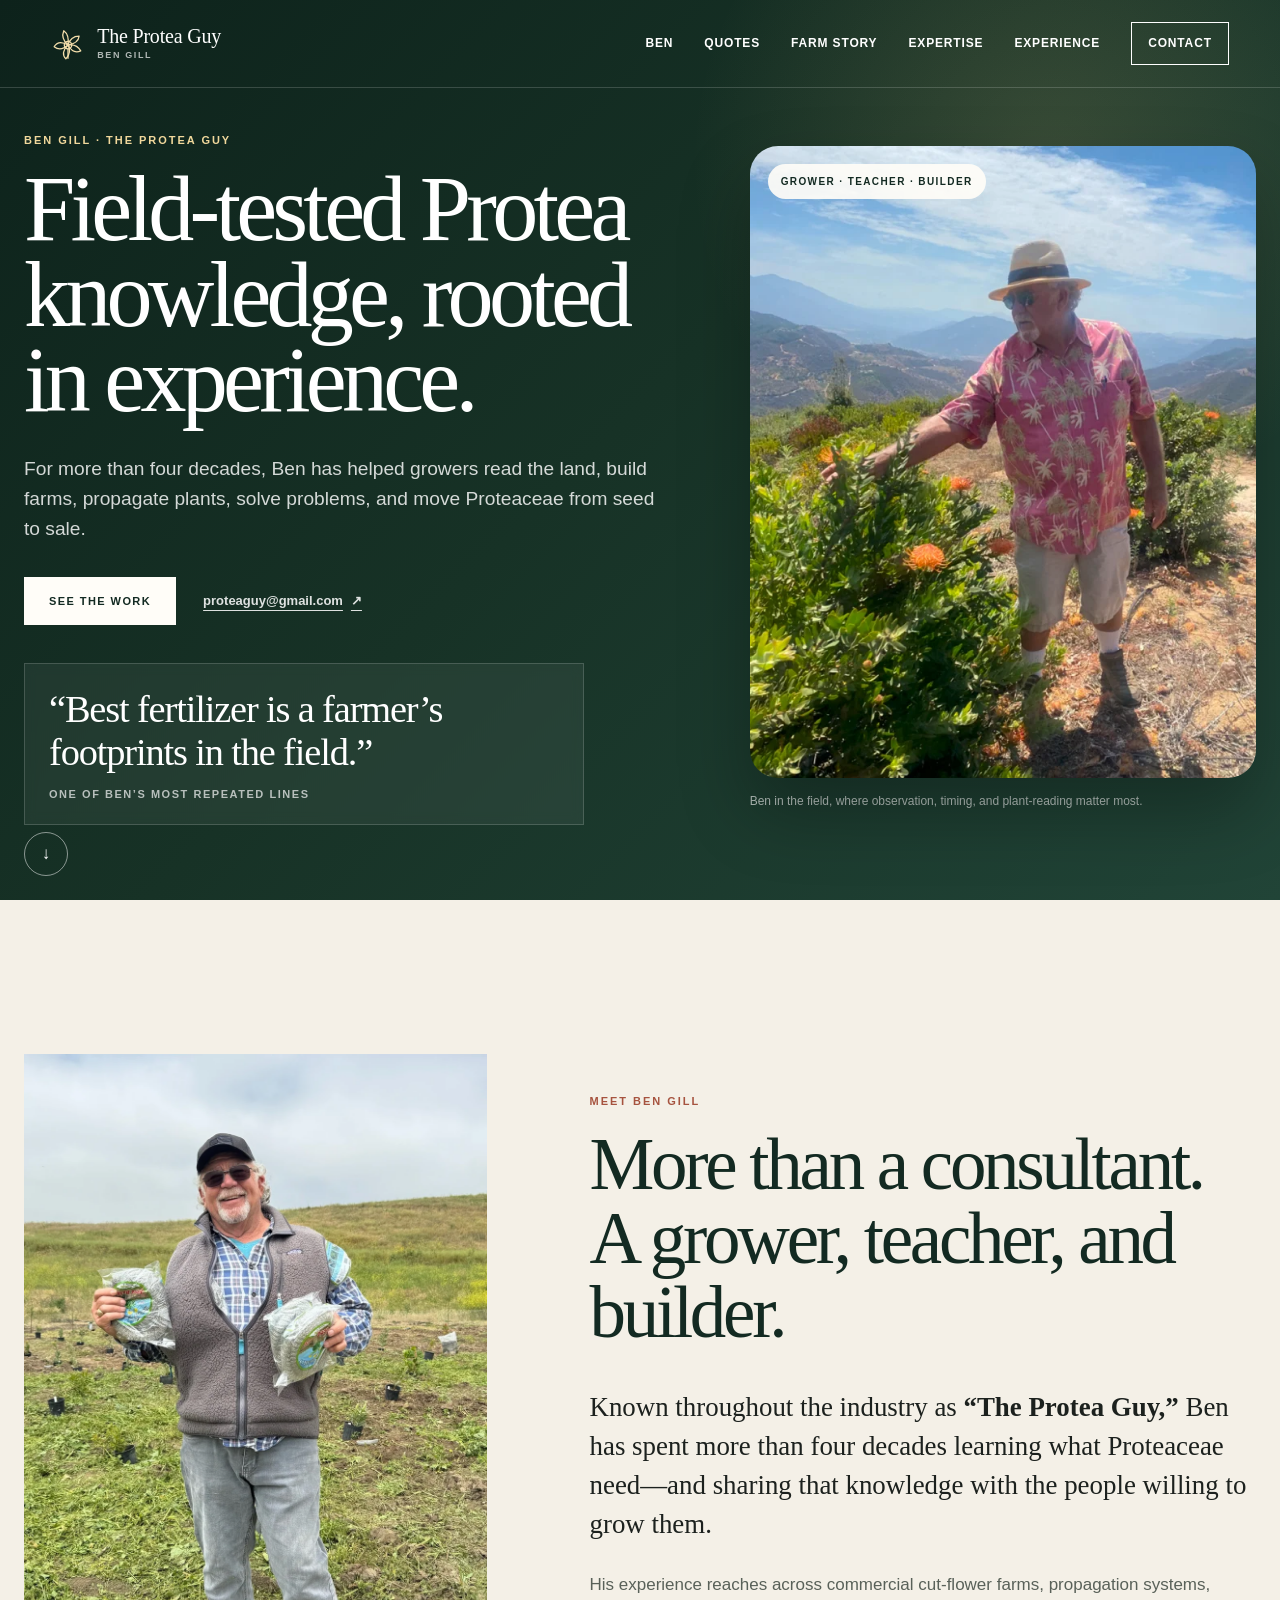
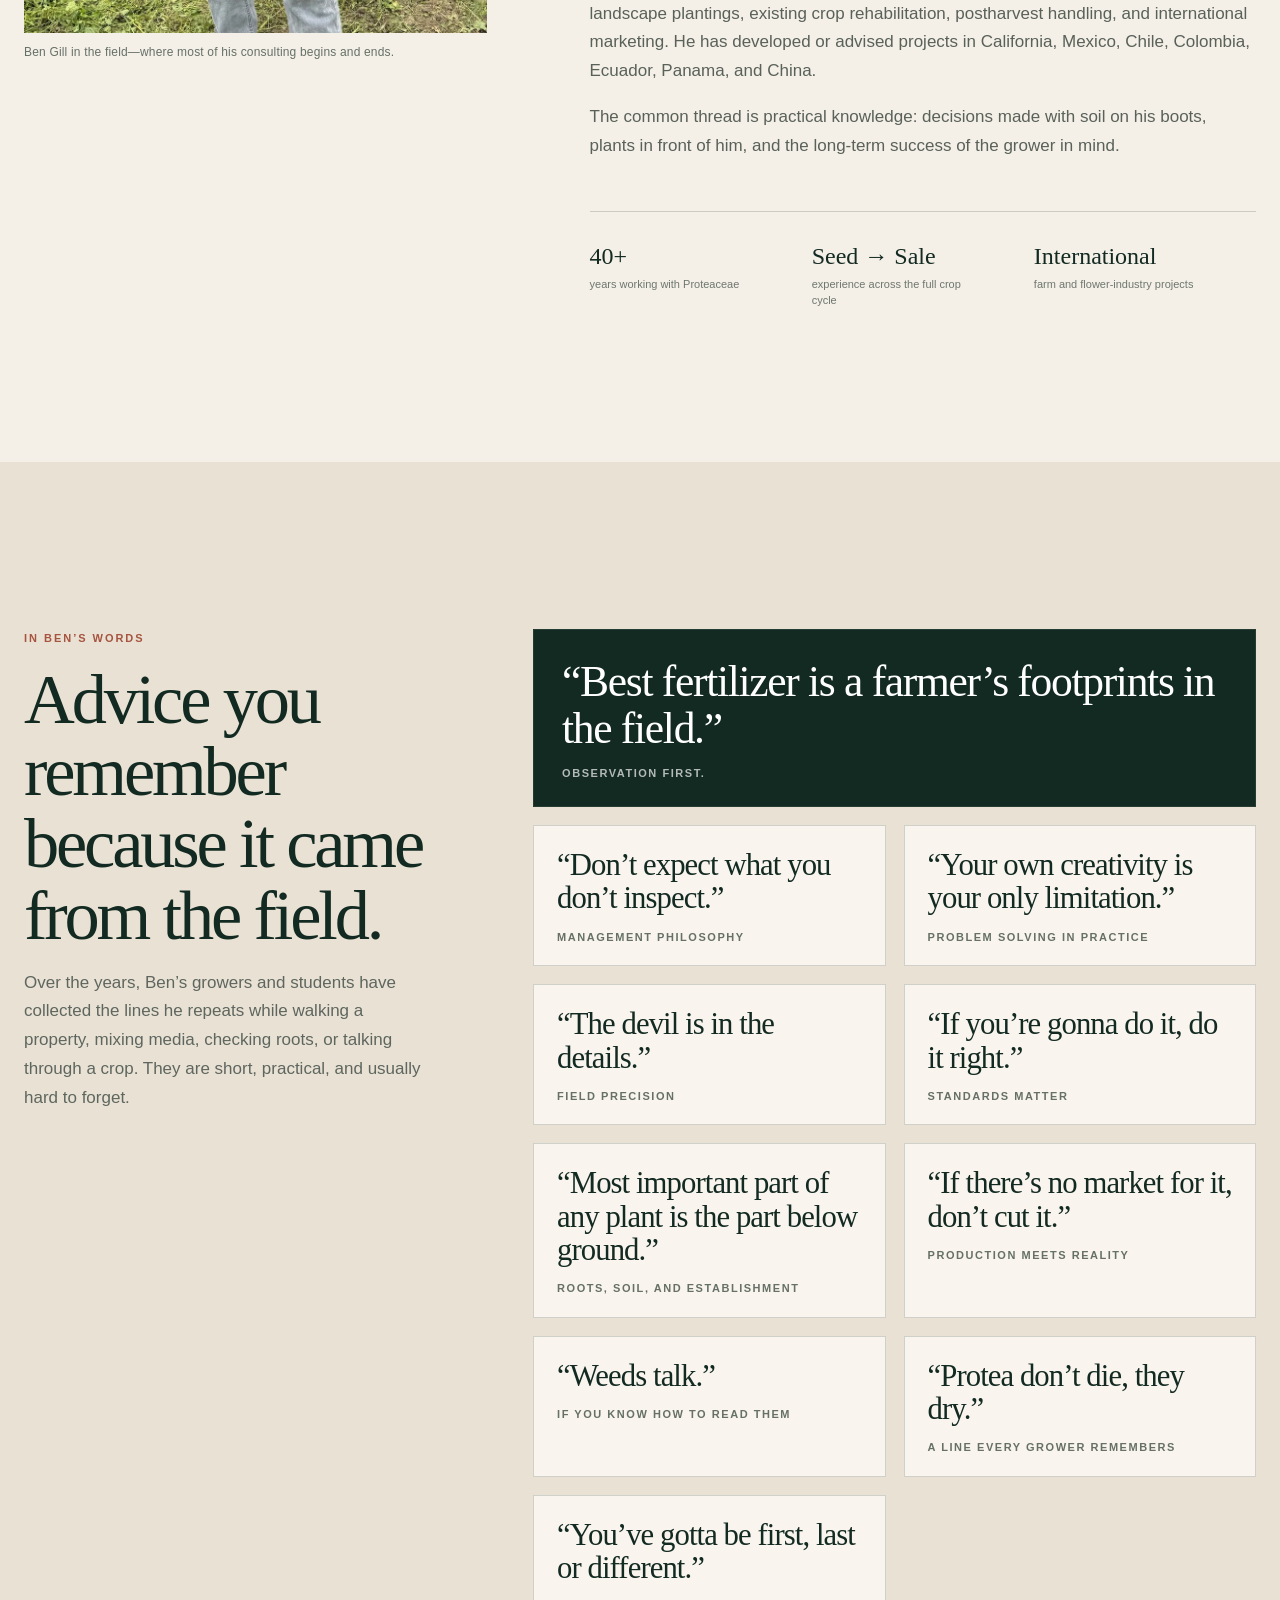
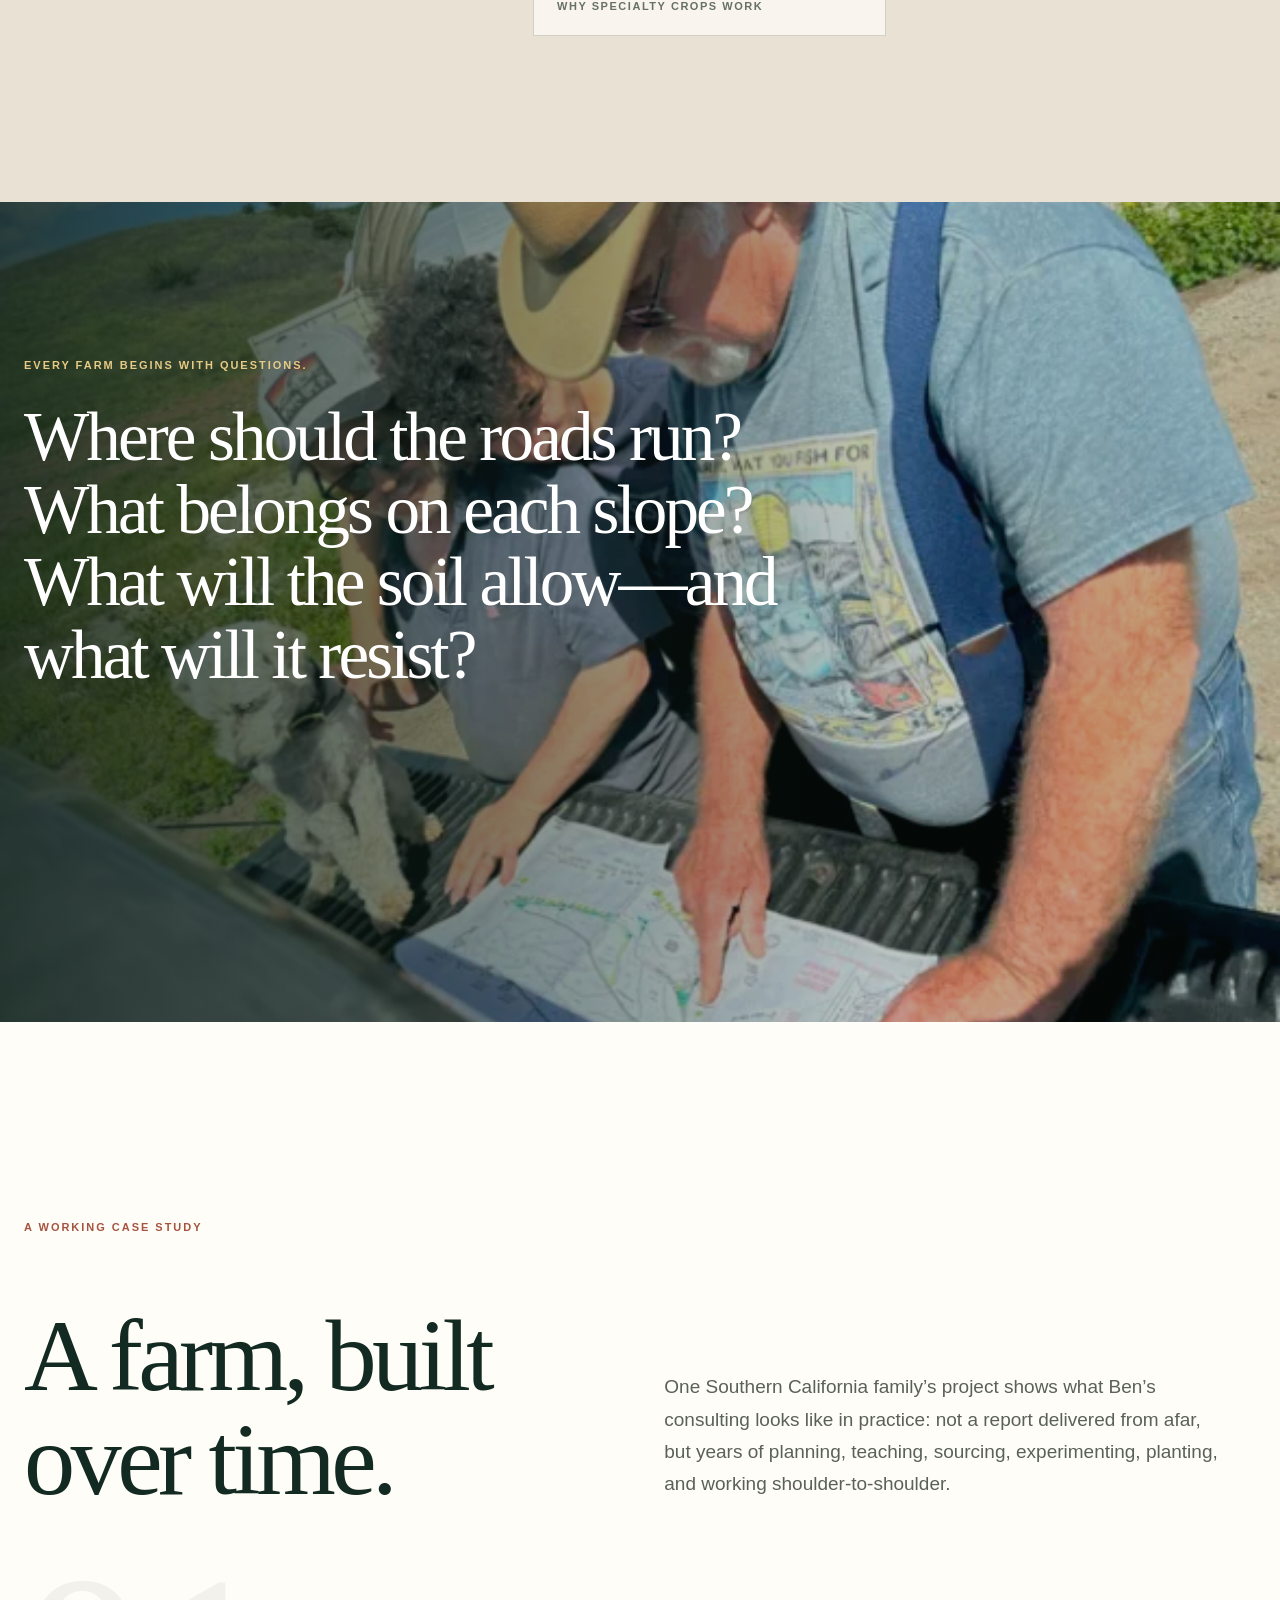
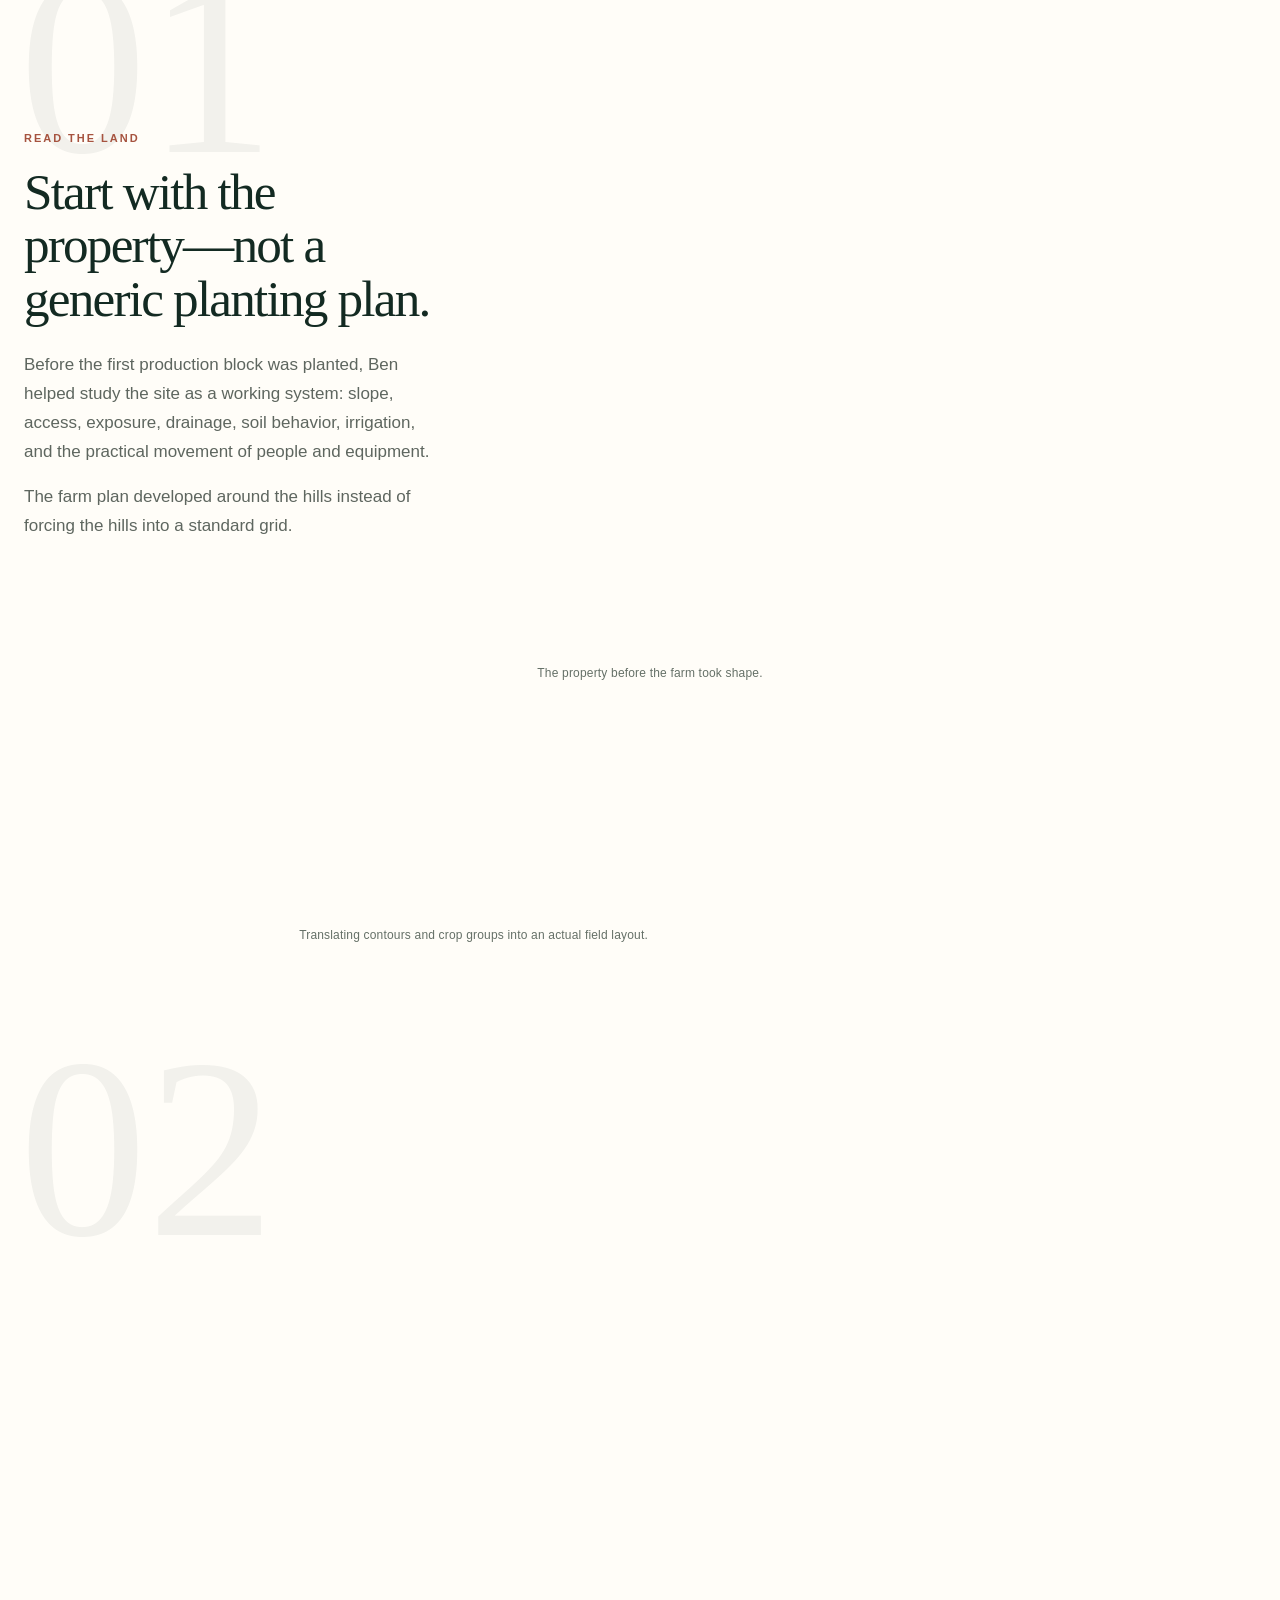
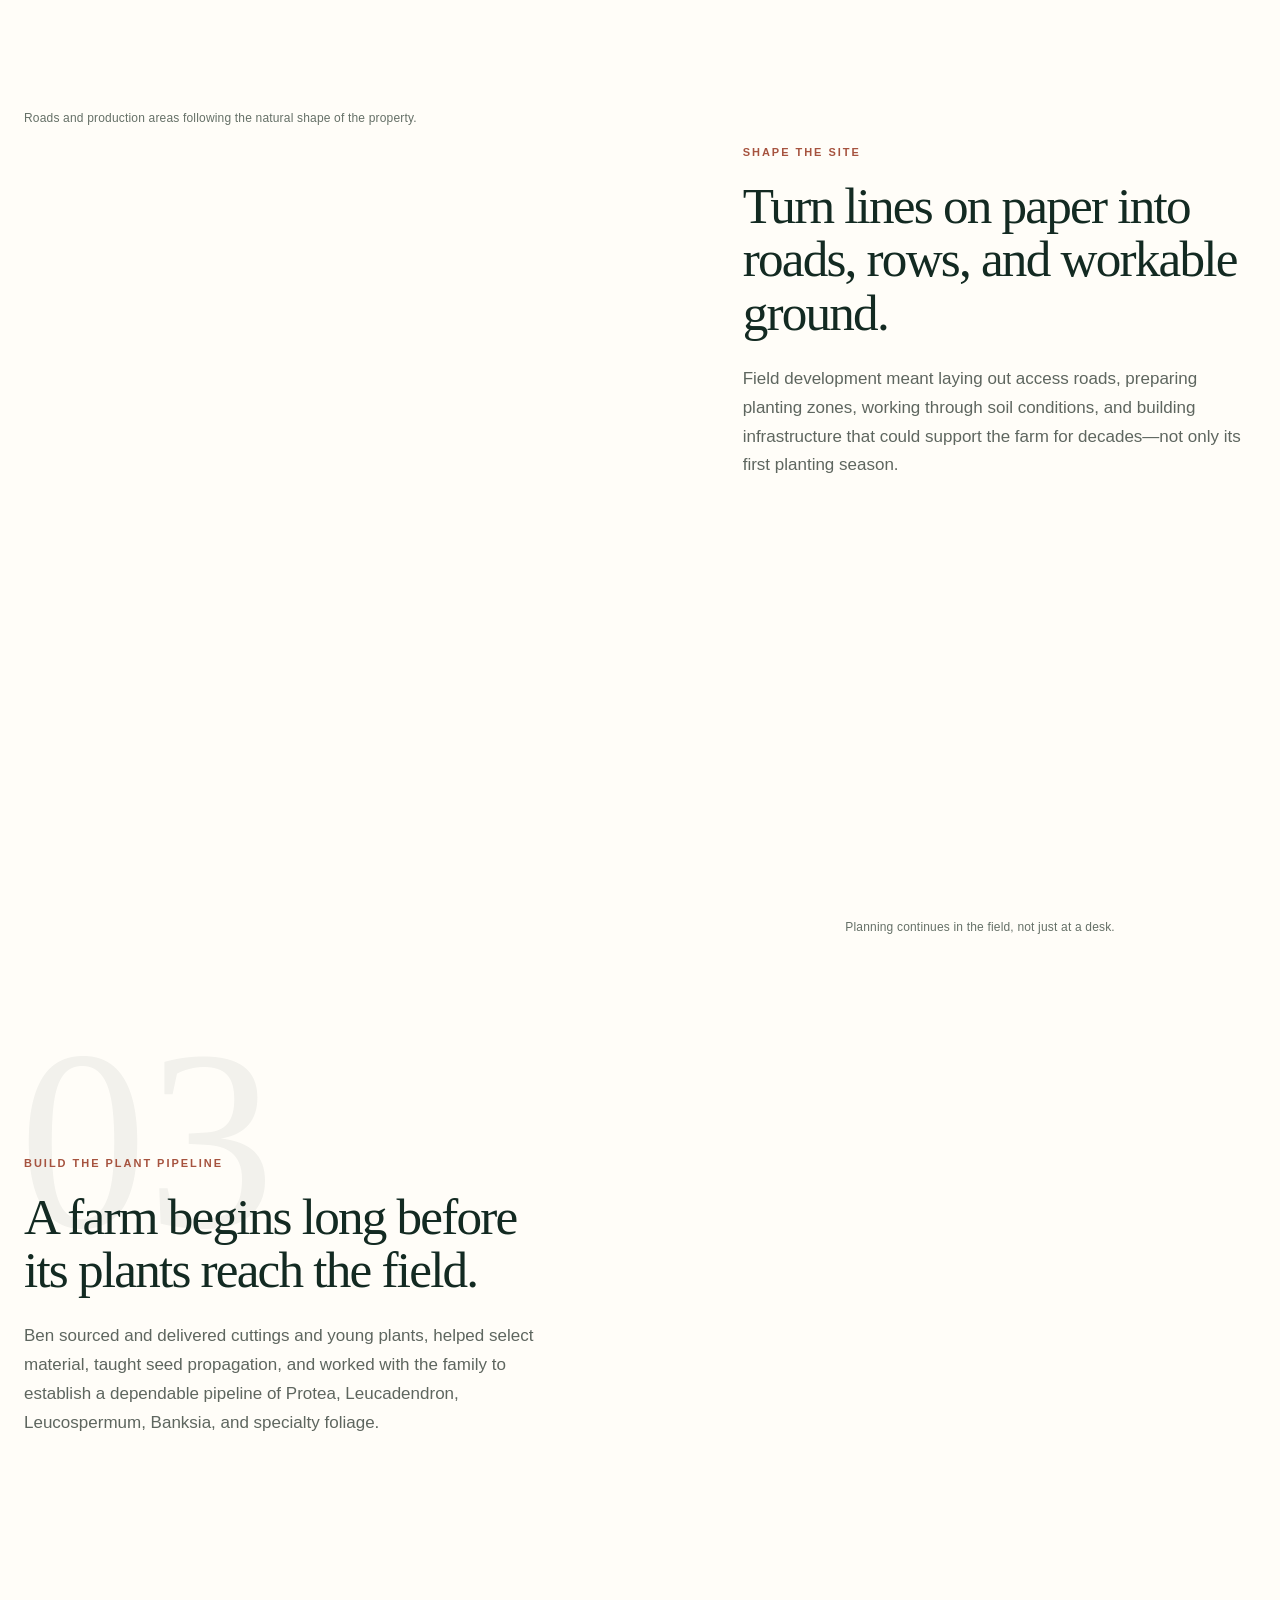
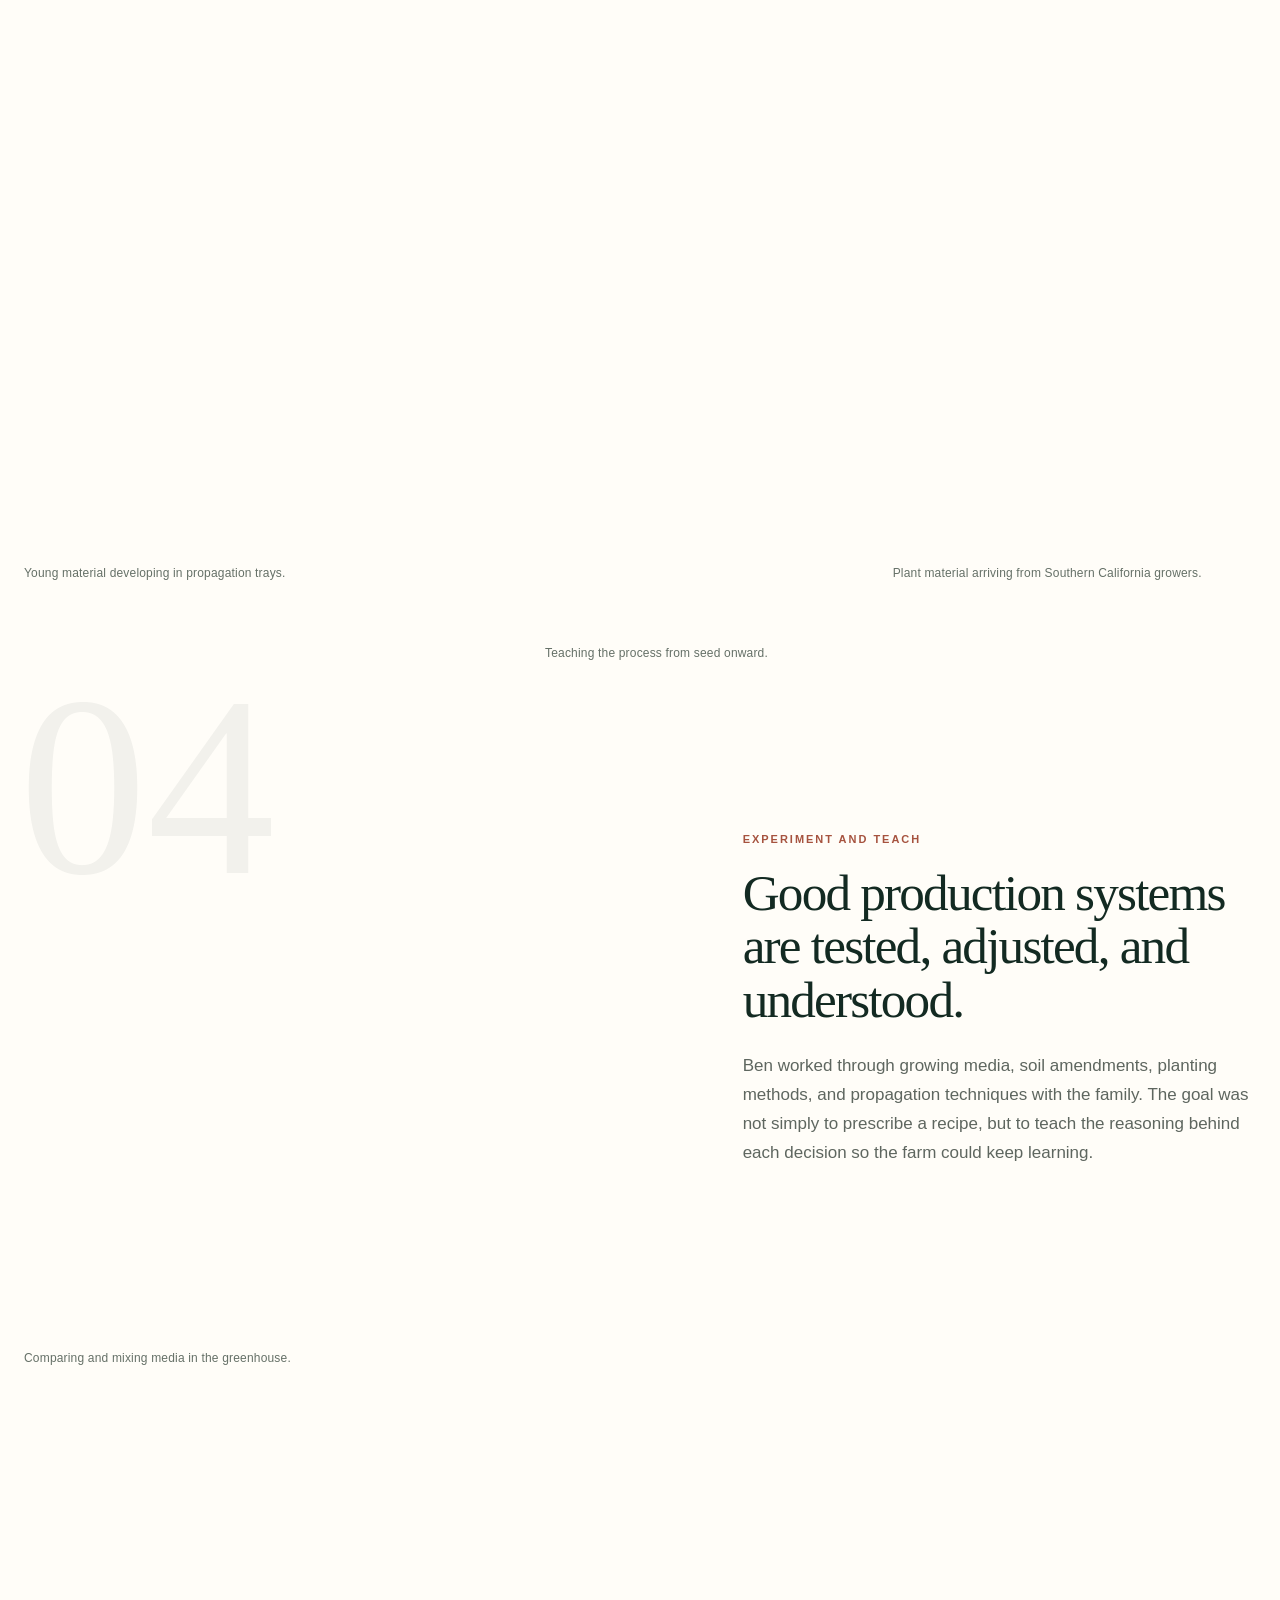
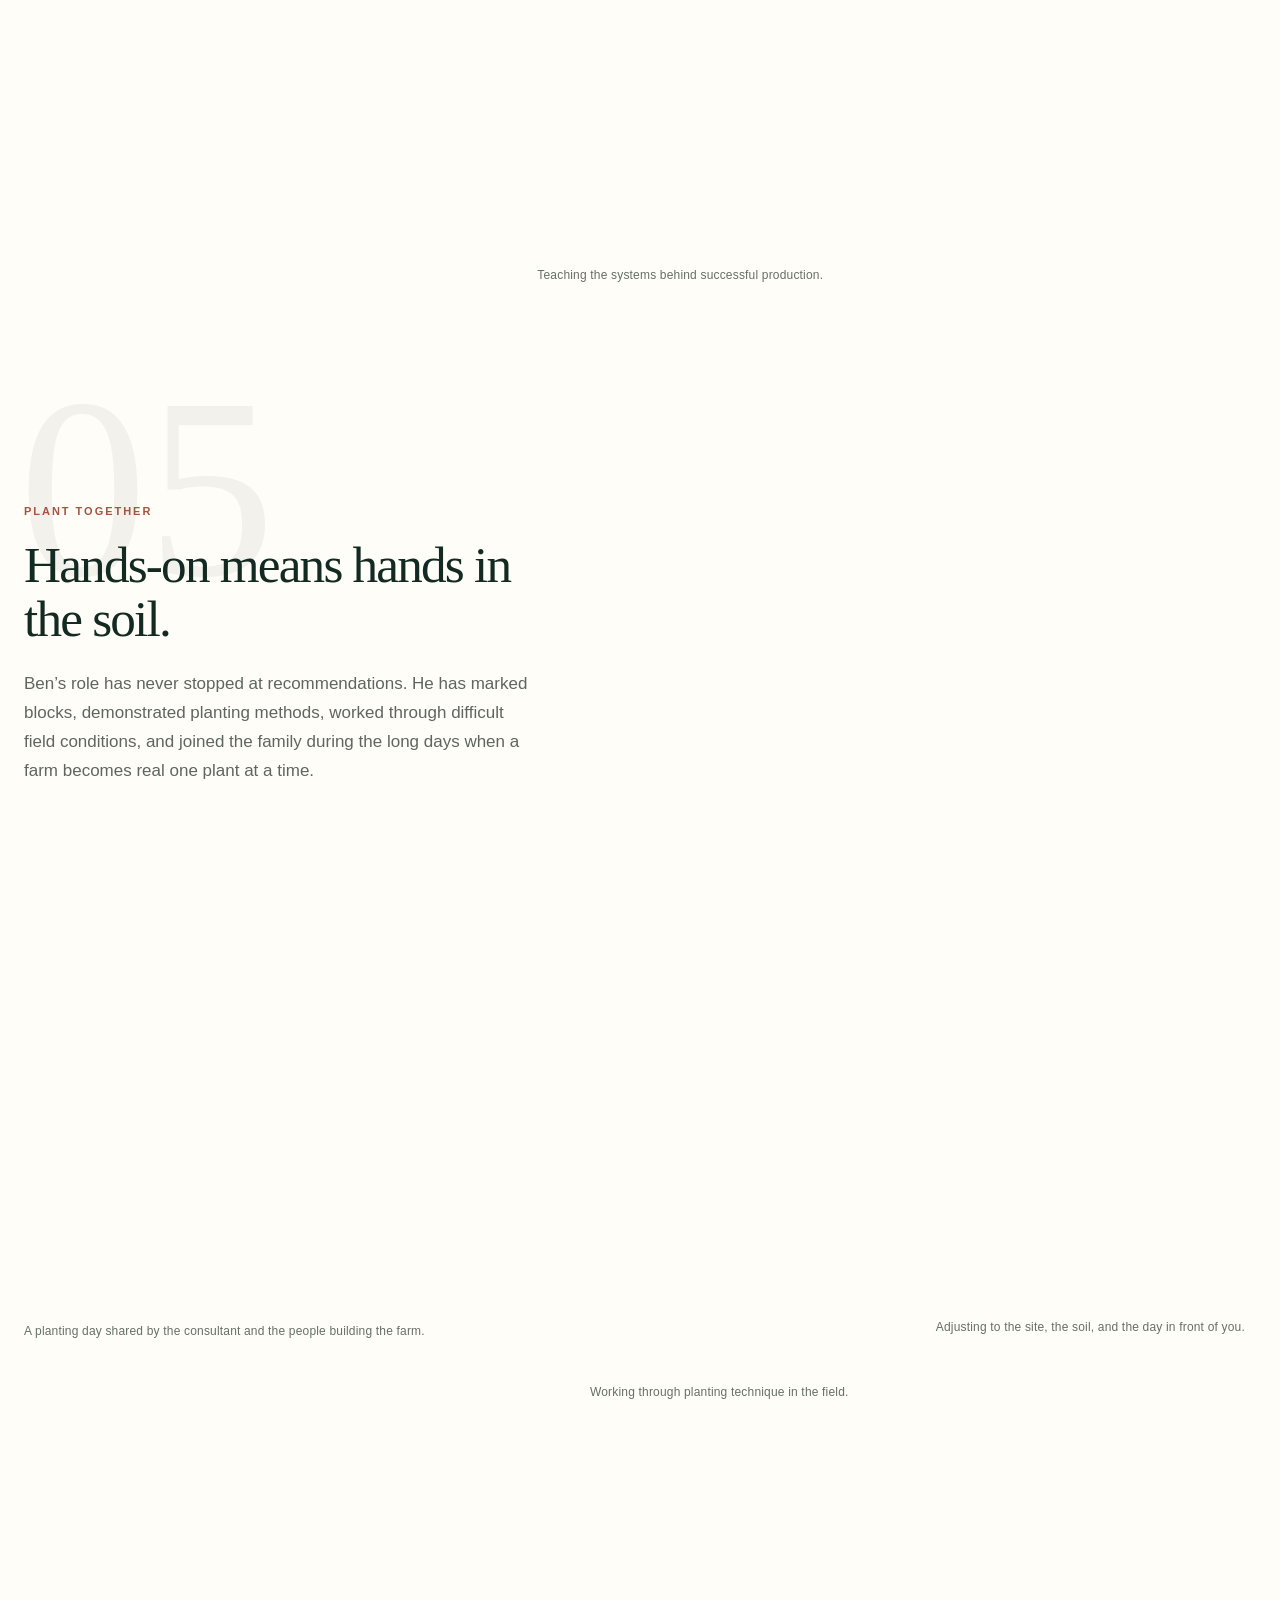
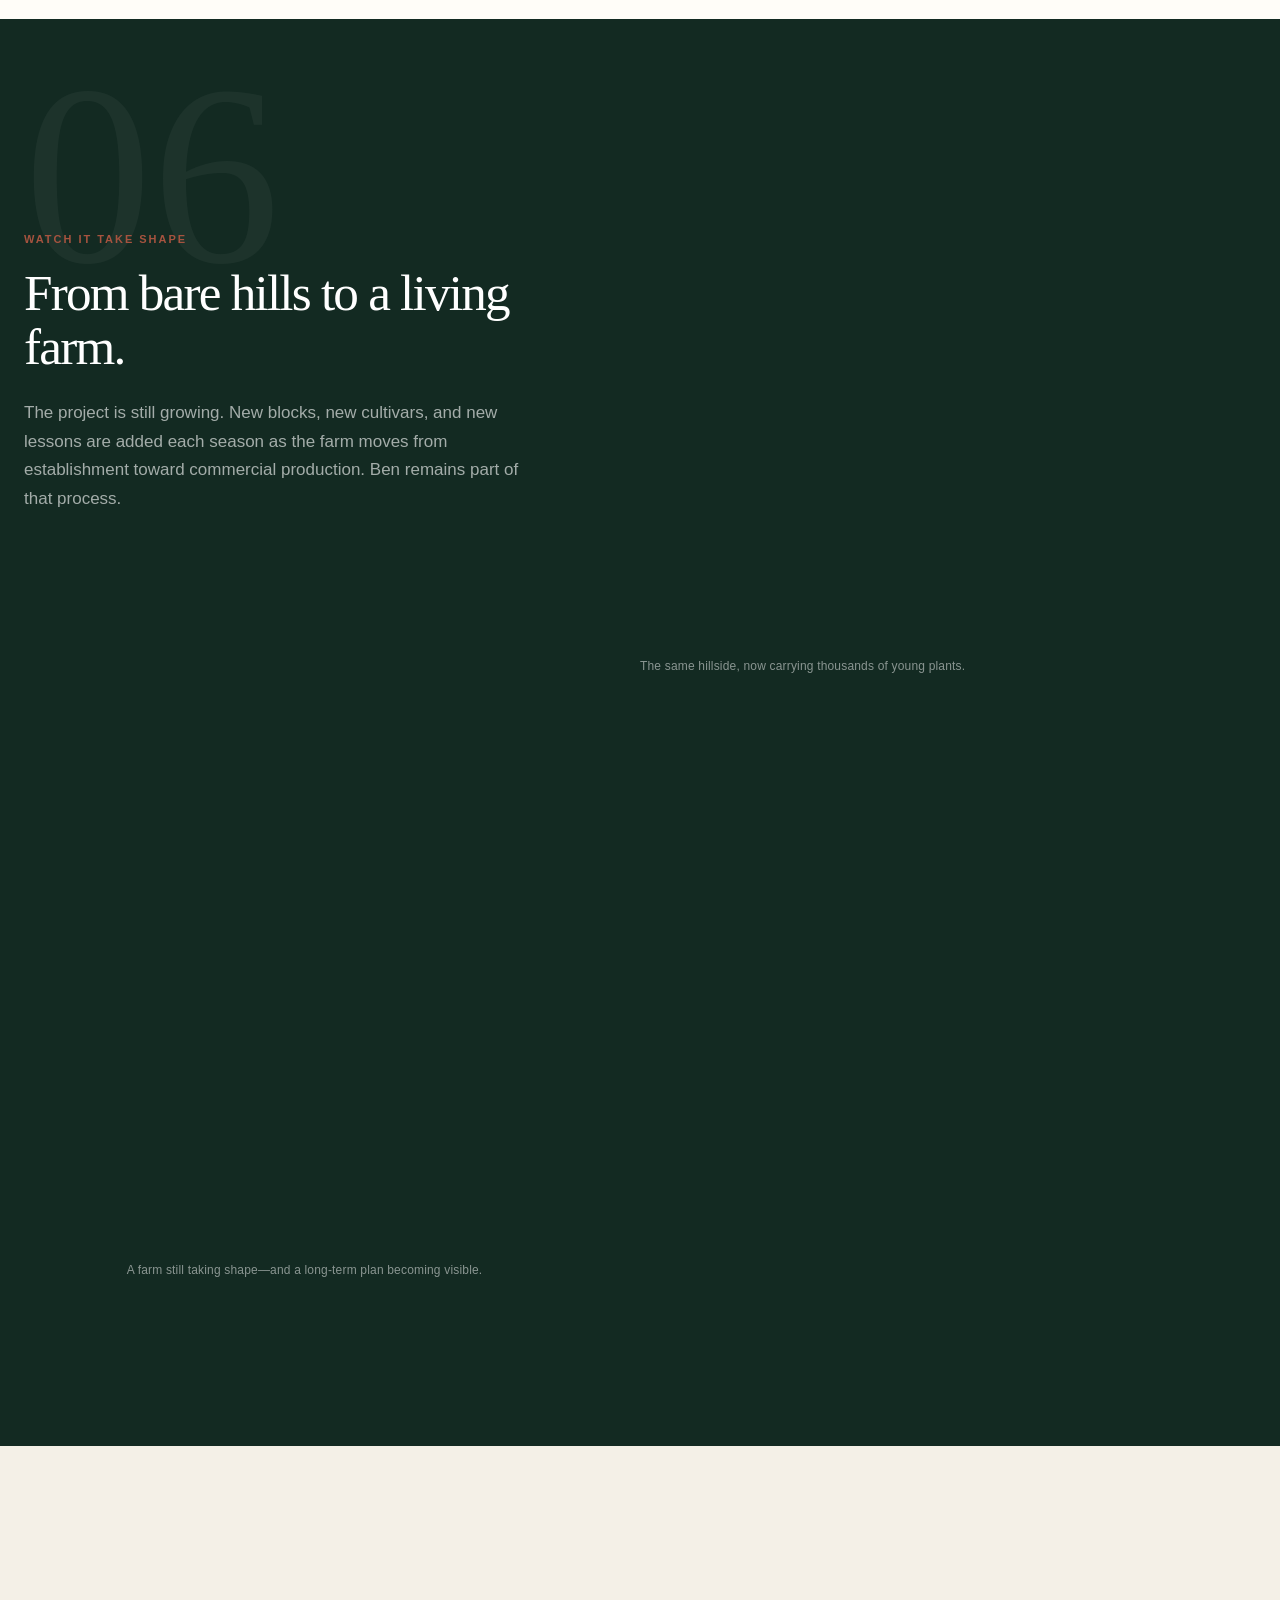
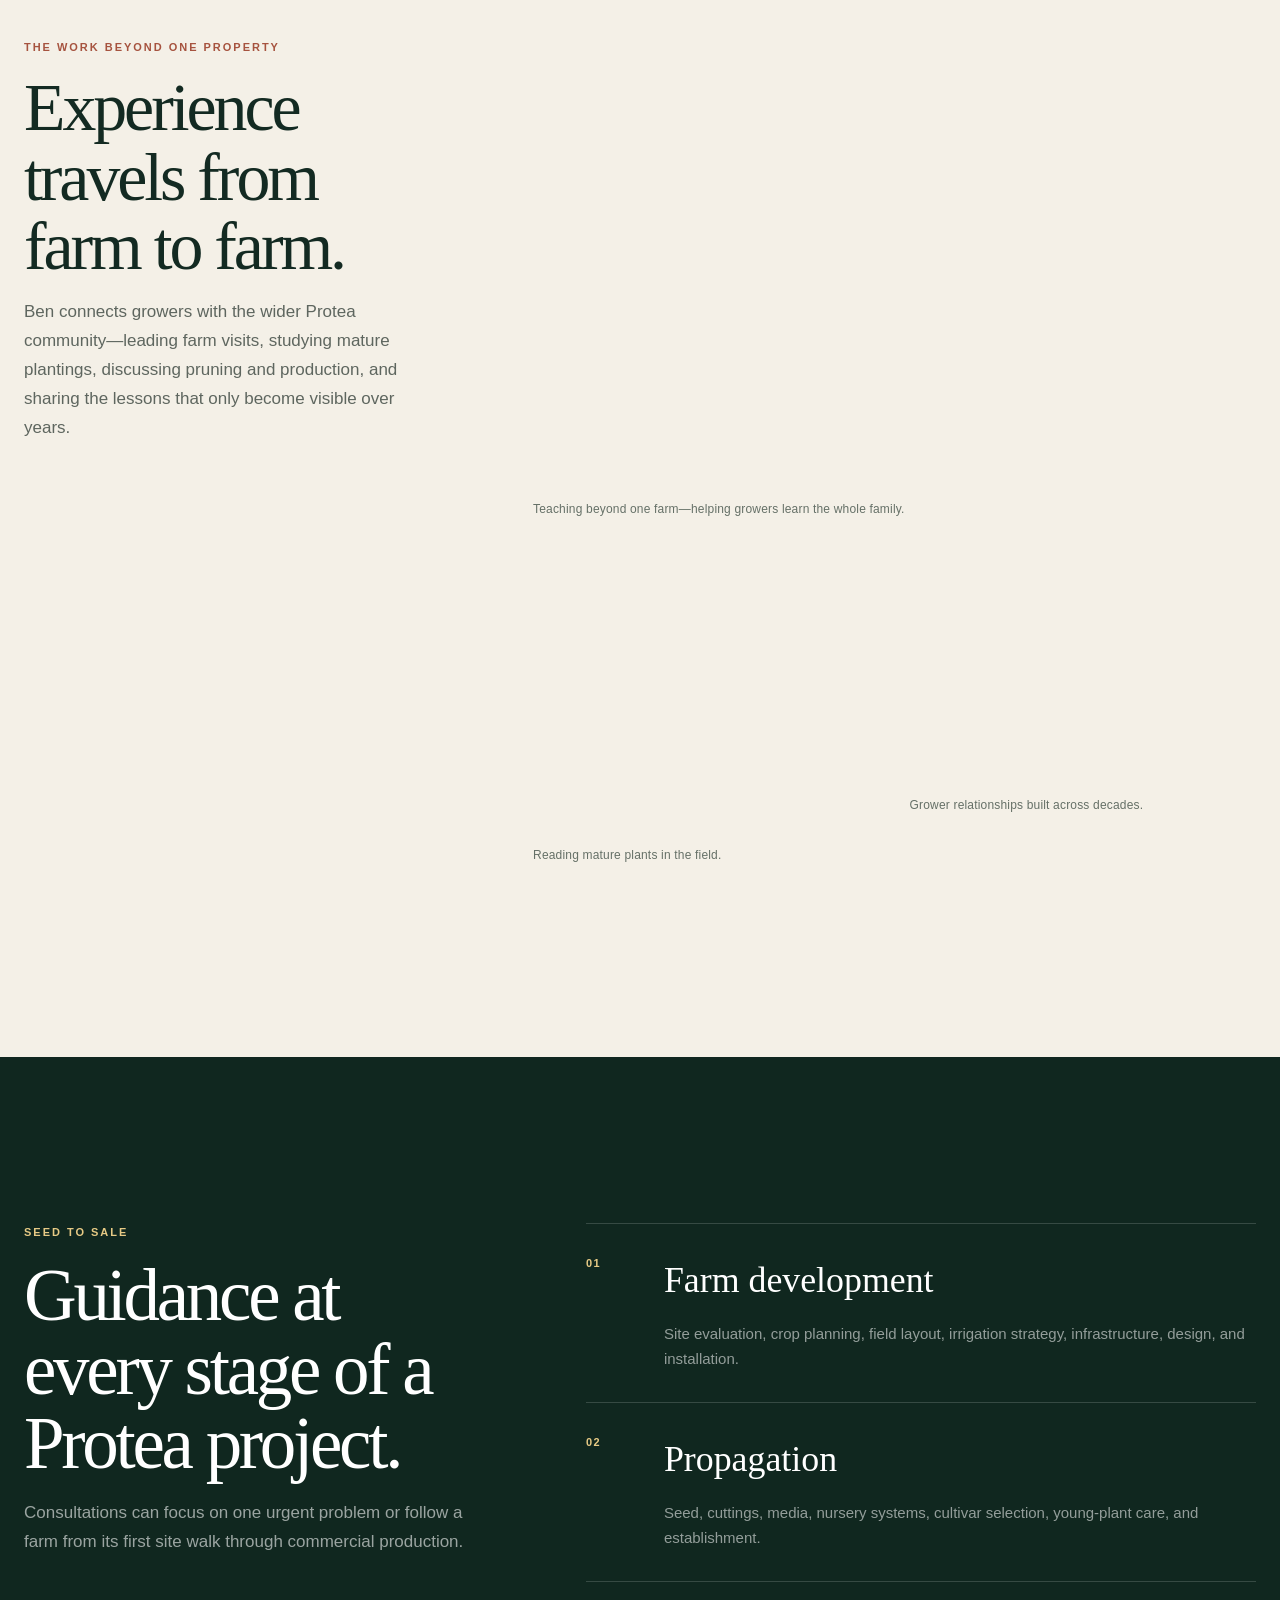
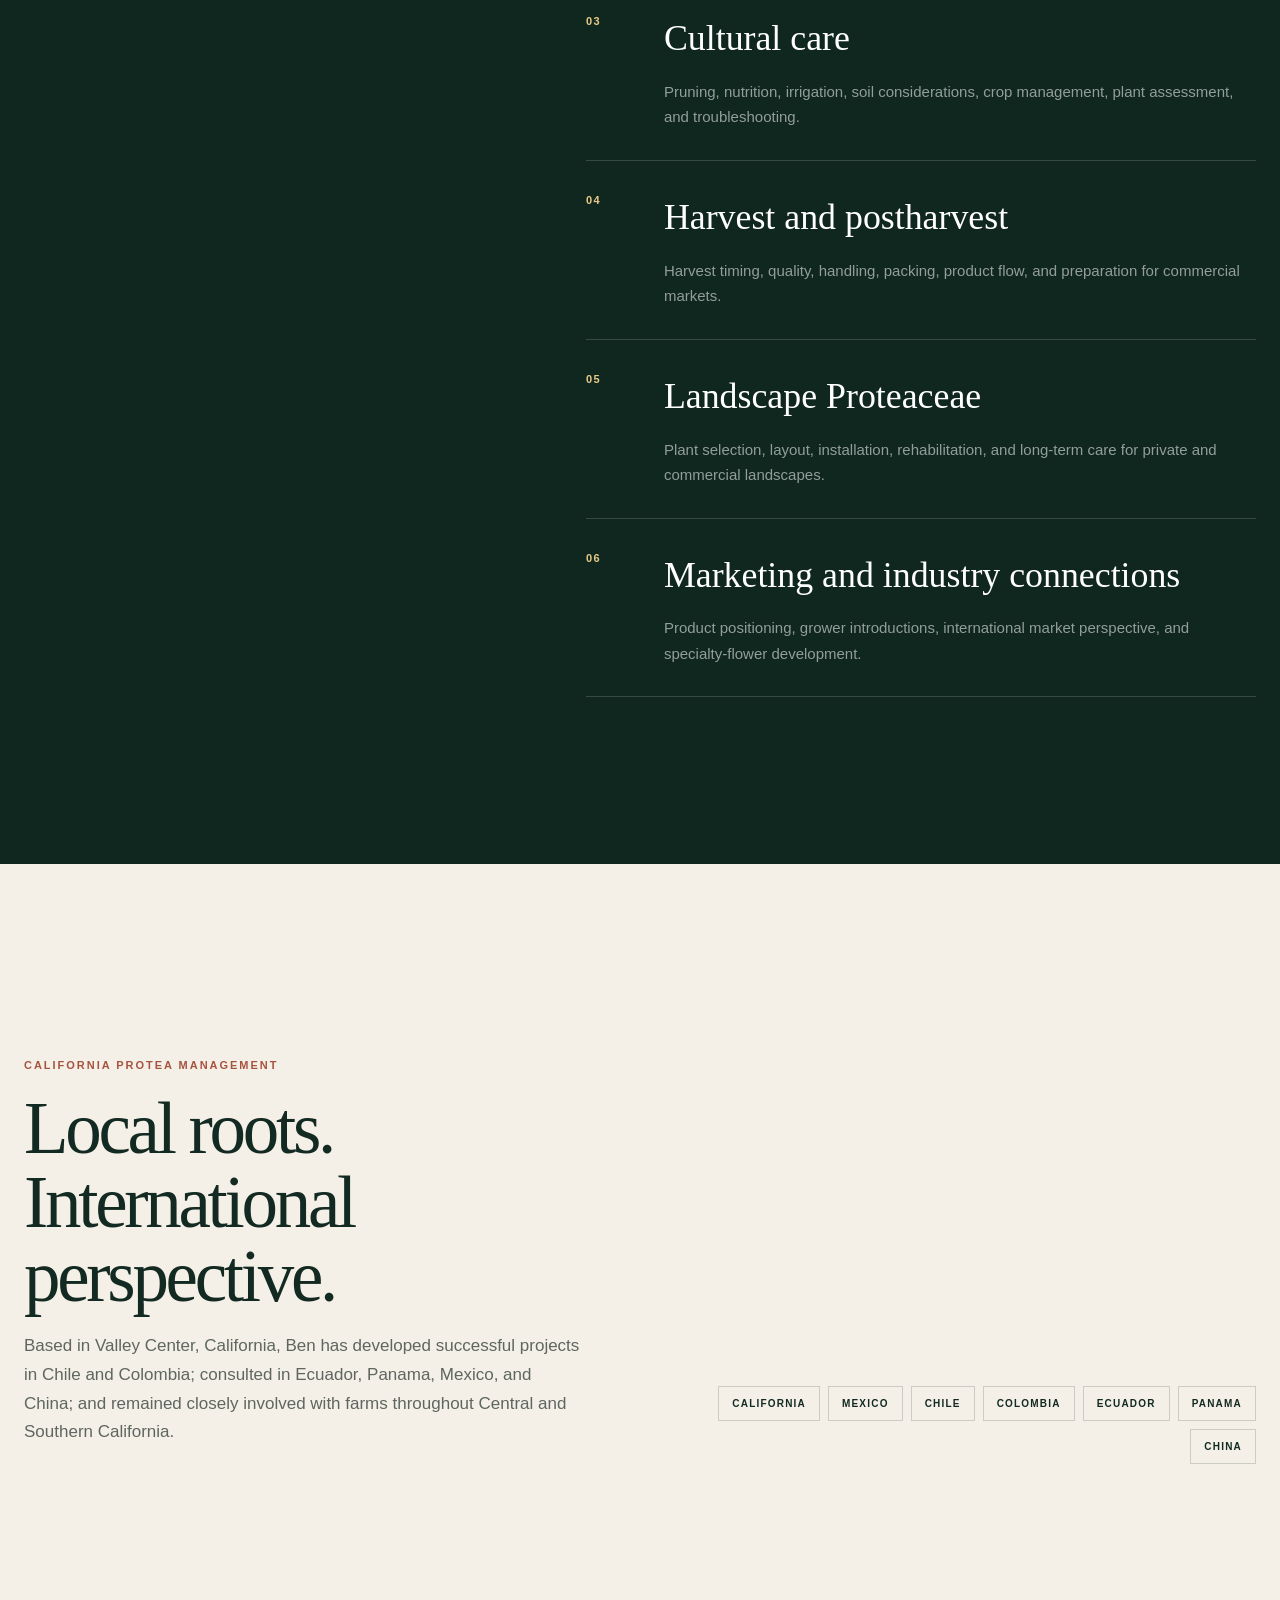
==== commit 0308bb07: "Update website photos and Ben quotes" ====
--- a/index.html
+++ b/index.html
@@ -39,6 +39,7 @@
 
     <nav class="site-nav" id="site-navigation" aria-label="Primary navigation" data-navigation>
       <a href="#ben">Ben</a>
+      <a href="#quotes">Quotes</a>
       <a href="#farm-story">Farm story</a>
       <a href="#expertise">Expertise</a>
       <a href="#experience">Experience</a>
@@ -48,18 +49,27 @@
 
   <main id="main-content">
     <section class="hero" id="top" aria-labelledby="hero-title">
-      <img class="hero-image" src="assets/images/hero-aerial.webp" alt="Aerial view of a developing Protea farm laid out across rolling green hills" fetchpriority="high">
-      <div class="hero-shade" aria-hidden="true"></div>
-      <div class="hero-copy">
-        <p class="hero-kicker">Ben Gill · The Protea Guy</p>
-        <h1 id="hero-title">Protea is not a crop you learn from a distance.</h1>
-        <p>For more than four decades, Ben has worked alongside growers—planning farms, propagating plants, solving problems, and helping Proteaceae move from seed to sale.</p>
-        <div class="hero-actions">
-          <a class="button button-light" href="#farm-story">See the work</a>
-          <a class="text-link text-link-light" href="mailto:proteaguy@gmail.com?subject=Protea%20consulting%20inquiry">proteaguy@gmail.com <span aria-hidden="true">↗</span></a>
-        </div>
-      </div>
-      <p class="hero-caption">A Southern California farm shaped over years of planning, propagation, planting, and fieldwork.</p>
+      <div class="hero-shell">
+        <div class="hero-copy">
+          <p class="hero-kicker">Ben Gill · The Protea Guy</p>
+          <h1 id="hero-title">Field-tested Protea knowledge, rooted in experience.</h1>
+          <p>For more than four decades, Ben has helped growers read the land, build farms, propagate plants, solve problems, and move Proteaceae from seed to sale.</p>
+          <div class="hero-actions">
+            <a class="button button-light" href="#farm-story">See the work</a>
+            <a class="text-link text-link-light" href="mailto:proteaguy@gmail.com?subject=Protea%20consulting%20inquiry">proteaguy@gmail.com <span aria-hidden="true">↗</span></a>
+          </div>
+          <blockquote class="hero-quote">
+            <p>“Best fertilizer is a farmer’s footprints in the field.”</p>
+            <cite>One of Ben’s most repeated lines</cite>
+          </blockquote>
+        </div>
+
+        <div class="hero-visual">
+          <span class="hero-tag">Grower · Teacher · Builder</span>
+          <img class="hero-image" src="assets/images/hero-ben-protea.webp" alt="Ben Gill standing in a mature Protea planting and studying an orange pincushion flower" fetchpriority="high">
+          <p class="hero-caption">Ben in the field, where observation, timing, and plant-reading matter most.</p>
+        </div>
+      </div>
       <a class="hero-scroll" href="#ben" aria-label="Scroll to meet Ben"><span aria-hidden="true">↓</span></a>
     </section>
 
@@ -83,8 +93,58 @@
       </div>
     </section>
 
+    <section class="quotes" id="quotes" aria-labelledby="quotes-title">
+      <div class="quotes-copy">
+        <p class="eyebrow">In Ben’s words</p>
+        <h2 id="quotes-title">Advice you remember because it came from the field.</h2>
+        <p>Over the years, Ben’s growers and students have collected the lines he repeats while walking a property, mixing media, checking roots, or talking through a crop. They are short, practical, and usually hard to forget.</p>
+      </div>
+      <div class="quotes-grid">
+        <blockquote class="quote-card quote-feature">
+          <p>“Best fertilizer is a farmer’s footprints in the field.”</p>
+          <cite>Observation first.</cite>
+        </blockquote>
+        <blockquote class="quote-card">
+          <p>“Don’t expect what you don’t inspect.”</p>
+          <cite>Management philosophy</cite>
+        </blockquote>
+        <blockquote class="quote-card">
+          <p>“Your own creativity is your only limitation.”</p>
+          <cite>Problem solving in practice</cite>
+        </blockquote>
+        <blockquote class="quote-card">
+          <p>“The devil is in the details.”</p>
+          <cite>Field precision</cite>
+        </blockquote>
+        <blockquote class="quote-card">
+          <p>“If you’re gonna do it, do it right.”</p>
+          <cite>Standards matter</cite>
+        </blockquote>
+        <blockquote class="quote-card">
+          <p>“Most important part of any plant is the part below ground.”</p>
+          <cite>Roots, soil, and establishment</cite>
+        </blockquote>
+        <blockquote class="quote-card">
+          <p>“If there’s no market for it, don’t cut it.”</p>
+          <cite>Production meets reality</cite>
+        </blockquote>
+        <blockquote class="quote-card">
+          <p>“Weeds talk.”</p>
+          <cite>If you know how to read them</cite>
+        </blockquote>
+        <blockquote class="quote-card">
+          <p>“Protea don’t die, they dry.”</p>
+          <cite>A line every grower remembers</cite>
+        </blockquote>
+        <blockquote class="quote-card">
+          <p>“You’ve gotta be first, last or different.”</p>
+          <cite>Why specialty crops work</cite>
+        </blockquote>
+      </div>
+    </section>
+
     <section class="interlude interlude-planning" aria-label="Farm planning">
-      <img src="assets/images/planning-truck.webp" alt="Ben and a farm family reviewing site plans on the bed of a pickup truck" loading="lazy">
+      <img src="assets/images/planning-truck.webp" alt="Ben and growers reviewing maps on the tailgate of a pickup truck during a site visit" loading="lazy">
       <div class="interlude-overlay" aria-hidden="true"></div>
       <div class="interlude-copy">
         <p>Every farm begins with questions.</p>
@@ -112,7 +172,7 @@
           <figcaption>The property before the farm took shape.</figcaption>
         </figure>
         <figure class="chapter-image chapter-image-inset">
-          <img src="assets/images/planning-map.webp" alt="Ben and a young grower holding a color-coded planting plan in the field" loading="lazy">
+          <img src="assets/images/planning-map.webp" alt="Ben and a family of growers reviewing a contour map and block layout on the tailgate of a truck" loading="lazy">
           <figcaption>Translating contours and crop groups into an actual field layout.</figcaption>
         </figure>
       </article>
@@ -129,8 +189,8 @@
           <figcaption>Roads and production areas following the natural shape of the property.</figcaption>
         </figure>
         <figure class="small-image small-image-left">
-          <img src="assets/images/soil-prep.webp" alt="Freshly worked field soil before planting" loading="lazy">
-          <figcaption>Preparing the ground before planting.</figcaption>
+          <img src="assets/images/aerial-tailgate.webp" alt="Ben and another grower studying an aerial image of the property on a truck tailgate" loading="lazy">
+          <figcaption>Planning continues in the field, not just at a desk.</figcaption>
         </figure>
       </article>
 
@@ -165,12 +225,12 @@
           <p>Ben worked through growing media, soil amendments, planting methods, and propagation techniques with the family. The goal was not simply to prescribe a recipe, but to teach the reasoning behind each decision so the farm could keep learning.</p>
         </div>
         <figure class="chapter-image chapter-image-main experiment-main">
-          <img src="assets/images/mixing-media.webp" alt="Ben and a farm family mixing propagation media together in a greenhouse" loading="lazy">
+          <img src="assets/images/mixing-media.webp" alt="Ben and growers mixing propagation media together in a greenhouse" loading="lazy">
           <figcaption>Comparing and mixing media in the greenhouse.</figcaption>
         </figure>
         <figure class="chapter-image chapter-image-inset experiment-inset">
-          <img src="assets/images/ben-portrait.webp" alt="Ben smiling while holding materials during a planting day" loading="lazy">
-          <figcaption>Field trials turn advice into knowledge the grower owns.</figcaption>
+          <img src="assets/images/greenhouse-interior.webp" alt="Ben showing growers the structure and systems inside a greenhouse" loading="lazy">
+          <figcaption>Teaching the systems behind successful production.</figcaption>
         </figure>
       </article>
 
@@ -183,7 +243,7 @@
         </div>
         <div class="planting-strip">
           <figure>
-            <img src="assets/images/planting-team.webp" alt="Ben and a farm family planting together beside a loader" loading="lazy">
+            <img src="assets/images/group-field.webp" alt="Ben standing with a family in a recently worked field during a planting day" loading="lazy">
             <figcaption>A planting day shared by the consultant and the people building the farm.</figcaption>
           </figure>
           <figure>
@@ -223,15 +283,15 @@
       </div>
       <div class="field-note-gallery">
         <figure class="tour-one">
-          <img src="assets/images/farm-tour.webp" alt="Ben teaching a group during a tour of an established Protea planting" loading="lazy">
-          <figcaption>Teaching in established plantings.</figcaption>
+          <img src="assets/images/poster-talk.webp" alt="Ben explaining Proteaceae types to a group beside a large educational display" loading="lazy">
+          <figcaption>Teaching beyond one farm—helping growers learn the whole family.</figcaption>
         </figure>
         <figure class="tour-two">
-          <img src="assets/images/mature-planting.webp" alt="Ben and another grower walking through mature Protea plants" loading="lazy">
+          <img src="assets/images/field-tour.webp" alt="Ben leading a small group through an established planting and discussing crop performance" loading="lazy">
           <figcaption>Reading mature plants in the field.</figcaption>
         </figure>
         <figure class="tour-three">
-          <img src="assets/images/harvest-day.webp" alt="Ben with an experienced grower holding freshly harvested Protea flowers" loading="lazy">
+          <img src="assets/images/mature-planting.webp" alt="Ben with growers standing in a mature Protea planting" loading="lazy">
           <figcaption>Grower relationships built across decades.</figcaption>
         </figure>
       </div>
@@ -287,7 +347,7 @@
         <span>China</span>
       </div>
       <figure class="experience-image">
-        <img src="assets/images/greenhouse-team.webp" alt="Ben with a farm family working around young plants in a greenhouse" loading="lazy">
+        <img src="assets/images/poster-point.webp" alt="Ben pointing out specific crops on a Proteaceae reference display while talking with growers" loading="lazy">
         <figcaption>Knowledge passed on through the work itself.</figcaption>
       </figure>
     </section>
--- a/styles.css
+++ b/styles.css
@@ -692,3 +692,261 @@
   html { scroll-behavior: auto; }
   *, *::before, *::after { scroll-behavior: auto !important; transition-duration: .01ms !important; animation-duration: .01ms !important; }
 }
+
+cite { font-style: normal; }
+
+/* Updated hero and quotes section */
+.hero {
+  display: flex;
+  align-items: center;
+  padding: 128px max(24px, calc((100% - var(--container))/2)) 72px;
+  background:
+    radial-gradient(circle at 82% 18%, rgba(231,202,133,.16), transparent 28%),
+    linear-gradient(135deg, #0d221b 0%, #173226 48%, #214437 100%);
+}
+.hero-shade { display: none; }
+.hero-shell {
+  position: relative;
+  z-index: 2;
+  display: grid;
+  grid-template-columns: minmax(0, 1.03fr) minmax(320px, .82fr);
+  gap: clamp(38px, 7vw, 94px);
+  width: 100%;
+  align-items: center;
+}
+.hero-copy {
+  position: static;
+  left: auto;
+  bottom: auto;
+  width: auto;
+  max-width: 720px;
+}
+.hero-copy > p:not(.hero-kicker) {
+  max-width: 640px;
+}
+.hero-visual {
+  position: relative;
+  z-index: 2;
+  max-width: 560px;
+  justify-self: end;
+}
+.hero-visual::before {
+  content: "";
+  position: absolute;
+  inset: auto -20px -20px 20px;
+  border-radius: 30px;
+  background: rgba(255,255,255,.05);
+}
+.hero .hero-image {
+  position: relative;
+  inset: auto;
+  width: 100%;
+  height: auto;
+  aspect-ratio: 4 / 5;
+  object-fit: cover;
+  object-position: center 26%;
+  border-radius: 28px;
+  box-shadow: 0 34px 70px rgba(0,0,0,.28);
+  transform: none;
+}
+.hero-tag {
+  position: absolute;
+  z-index: 3;
+  top: 18px;
+  left: 18px;
+  padding: 9px 13px;
+  color: var(--forest);
+  background: rgba(255,253,248,.92);
+  border-radius: 999px;
+  font-size: 10px;
+  font-weight: 800;
+  letter-spacing: .14em;
+  text-transform: uppercase;
+}
+.hero-quote {
+  max-width: 560px;
+  margin: 38px 0 0;
+  padding: 24px 24px 20px;
+  border: 1px solid rgba(255,255,255,.16);
+  background: rgba(255,255,255,.06);
+  backdrop-filter: blur(6px);
+}
+.hero-quote p {
+  margin: 0;
+  color: #fff;
+  font-family: var(--serif);
+  font-size: clamp(28px, 3vw, 40px);
+  line-height: 1.1;
+  letter-spacing: -.03em;
+}
+.hero-quote cite {
+  display: block;
+  margin-top: 12px;
+  color: rgba(255,255,255,.68);
+  font-size: 11px;
+  font-weight: 800;
+  letter-spacing: .14em;
+  text-transform: uppercase;
+}
+.hero-caption {
+  position: static;
+  max-width: none;
+  margin-top: 14px;
+  text-align: left;
+  color: rgba(255,255,255,.66);
+  font-size: 12px;
+}
+.hero-scroll {
+  left: max(24px, calc((100% - var(--container))/2));
+}
+
+.quotes {
+  display: grid;
+  grid-template-columns: .72fr 1.28fr;
+  gap: clamp(55px, 8vw, 120px);
+  padding: clamp(110px, 13vw, 180px) max(24px, calc((100% - var(--container))/2));
+  background: var(--paper-deep);
+}
+.quotes h2 {
+  margin: 0;
+  color: var(--forest);
+  font-family: var(--serif);
+  font-size: clamp(45px, 5.5vw, 78px);
+  font-weight: 400;
+  line-height: 1.02;
+  letter-spacing: -.045em;
+}
+.quotes-copy > p:last-child {
+  max-width: 470px;
+  color: #5e665f;
+}
+.quotes-grid {
+  display: grid;
+  grid-template-columns: repeat(2, minmax(0, 1fr));
+  gap: 18px;
+  align-content: start;
+}
+.quote-card {
+  margin: 0;
+  padding: 23px 23px 19px;
+  border: 1px solid var(--line);
+  background: rgba(255,253,248,.72);
+}
+.quote-card p {
+  margin: 0;
+  color: var(--forest);
+  font-family: var(--serif);
+  font-size: clamp(23px, 2.4vw, 34px);
+  line-height: 1.08;
+  letter-spacing: -.03em;
+}
+.quote-card cite {
+  display: block;
+  margin-top: 12px;
+  color: #667066;
+  font-size: 11px;
+  font-weight: 800;
+  letter-spacing: .14em;
+  text-transform: uppercase;
+}
+.quote-feature {
+  grid-column: 1 / -1;
+  padding: 28px 28px 24px;
+  background: var(--forest);
+  border-color: rgba(255,255,255,.08);
+}
+.quote-feature p {
+  color: #fff;
+  font-size: clamp(32px, 3.4vw, 52px);
+}
+.quote-feature cite {
+  color: rgba(255,255,255,.68);
+}
+
+.field-note-gallery .tour-two img,
+.field-note-gallery .tour-three img {
+  aspect-ratio: 16 / 11;
+}
+
+@media (max-width: 980px) {
+  .hero-shell,
+  .quotes {
+    grid-template-columns: 1fr;
+  }
+  .hero-visual {
+    max-width: 500px;
+    justify-self: start;
+  }
+}
+
+@media (max-width: 760px) {
+  .hero {
+    min-height: auto;
+    padding: 96px 18px 82px;
+  }
+  .hero-shell {
+    gap: 26px;
+  }
+  .hero-visual {
+    order: -1;
+    max-width: none;
+  }
+  .hero-visual::before {
+    inset: auto -10px -10px 14px;
+    border-radius: 20px;
+  }
+  .hero .hero-image {
+    max-height: 62svh;
+    border-radius: 20px;
+  }
+  .hero-tag {
+    top: 12px;
+    left: 12px;
+    font-size: 9px;
+  }
+  .hero-copy {
+    width: 100%;
+  }
+  .hero h1 {
+    font-size: clamp(48px, 14vw, 74px);
+  }
+  .hero-quote {
+    margin-top: 24px;
+    padding: 18px 18px 16px;
+  }
+  .hero-quote p {
+    font-size: 29px;
+  }
+  .hero-caption {
+    display: block;
+    margin-top: 10px;
+  }
+  .hero-scroll {
+    right: 18px;
+    left: auto;
+  }
+
+  .quotes {
+    gap: 28px;
+    padding: 92px 18px;
+  }
+  .quotes-grid {
+    grid-template-columns: 1fr;
+  }
+  .quote-feature {
+    grid-column: auto;
+  }
+  .quote-card,
+  .quote-feature {
+    padding: 20px 18px 16px;
+  }
+  .quote-card p,
+  .quote-feature p {
+    font-size: 30px;
+  }
+
+  .field-note-gallery .tour-two img,
+  .field-note-gallery .tour-three img {
+    aspect-ratio: 4 / 3;
+  }
+}
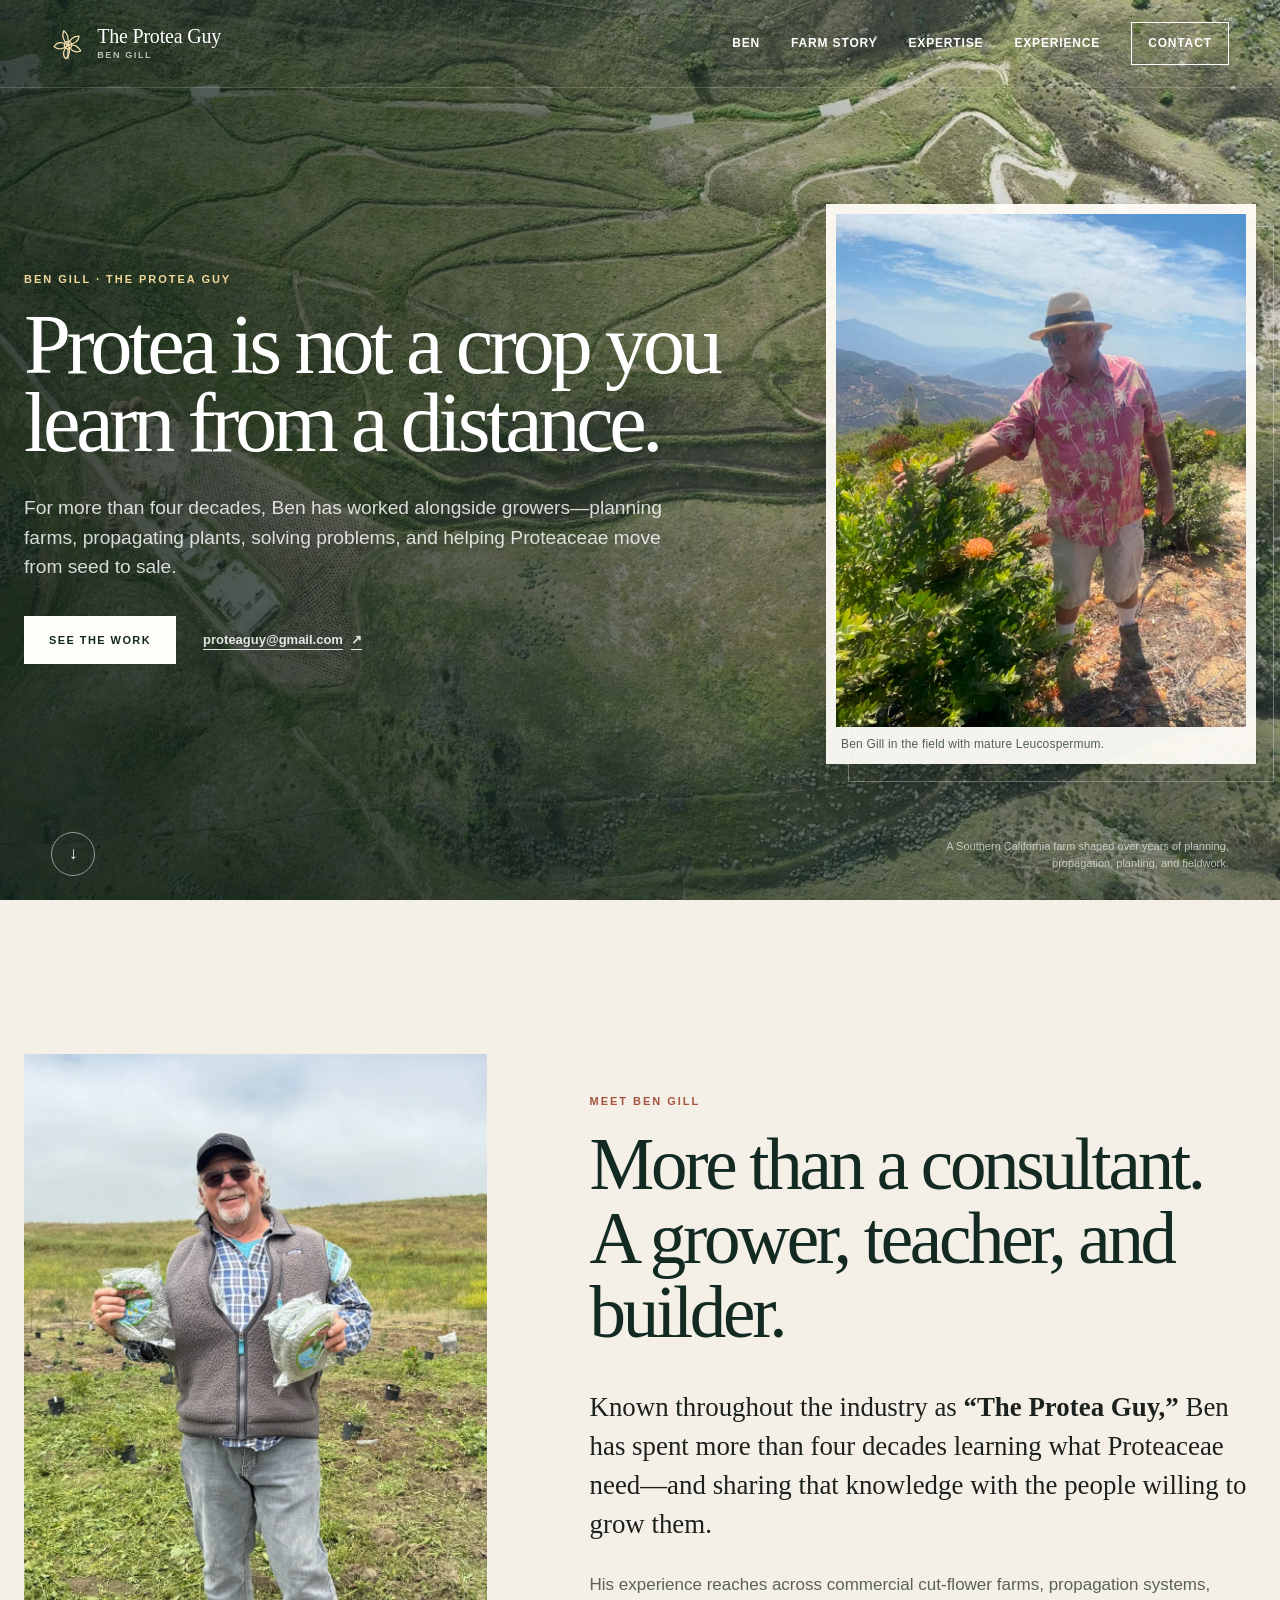
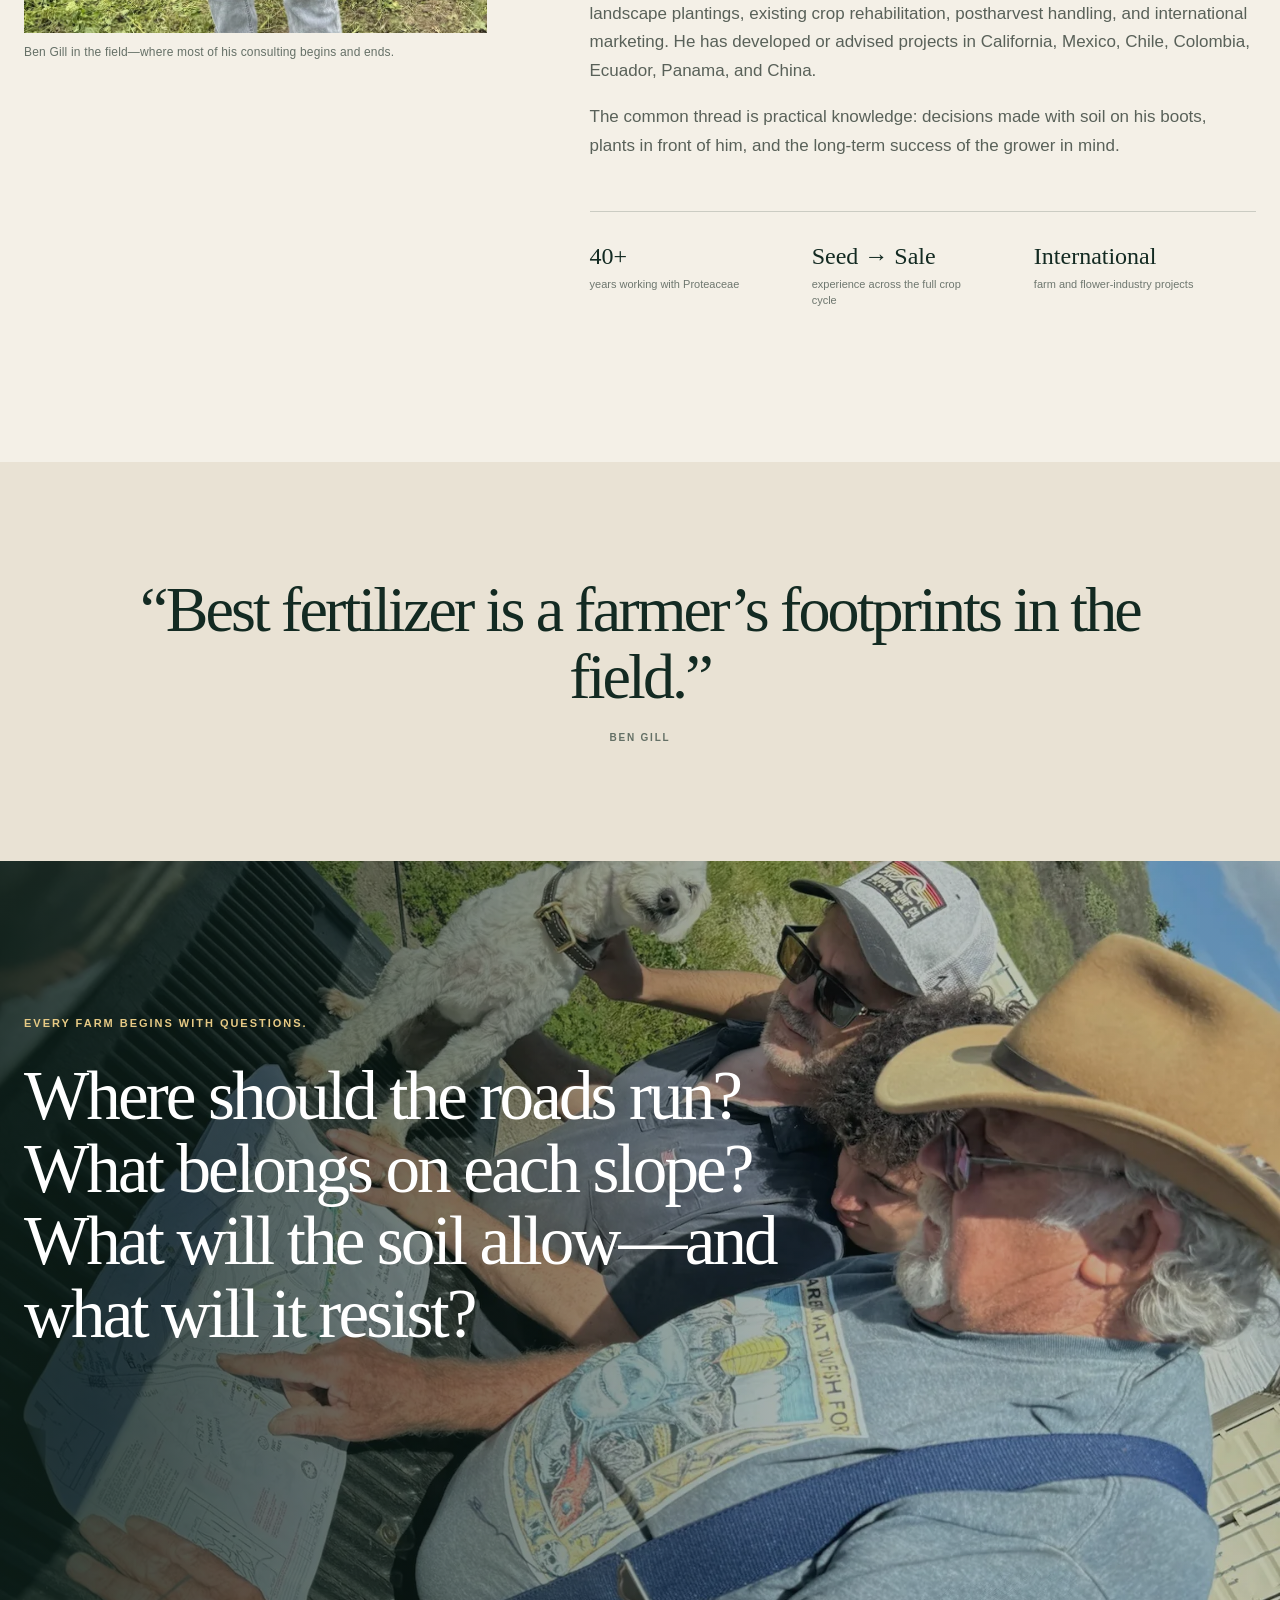
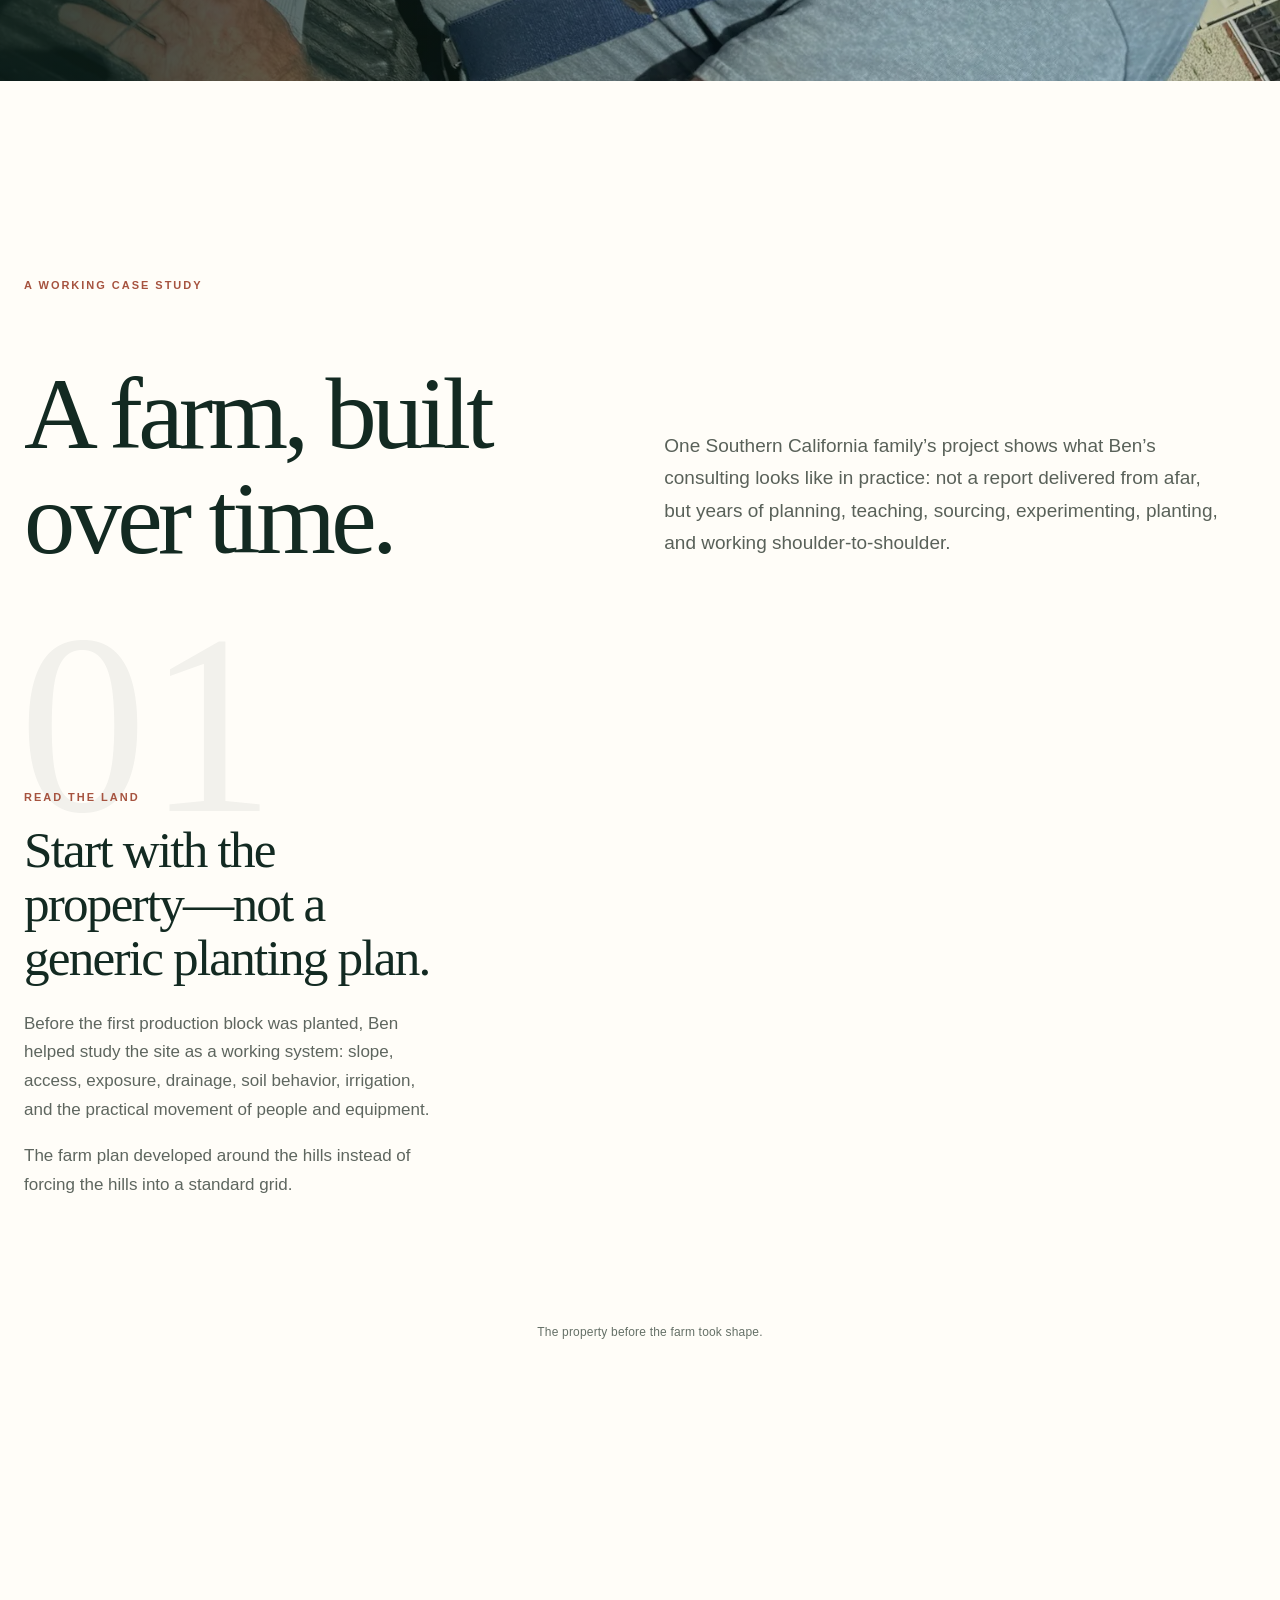
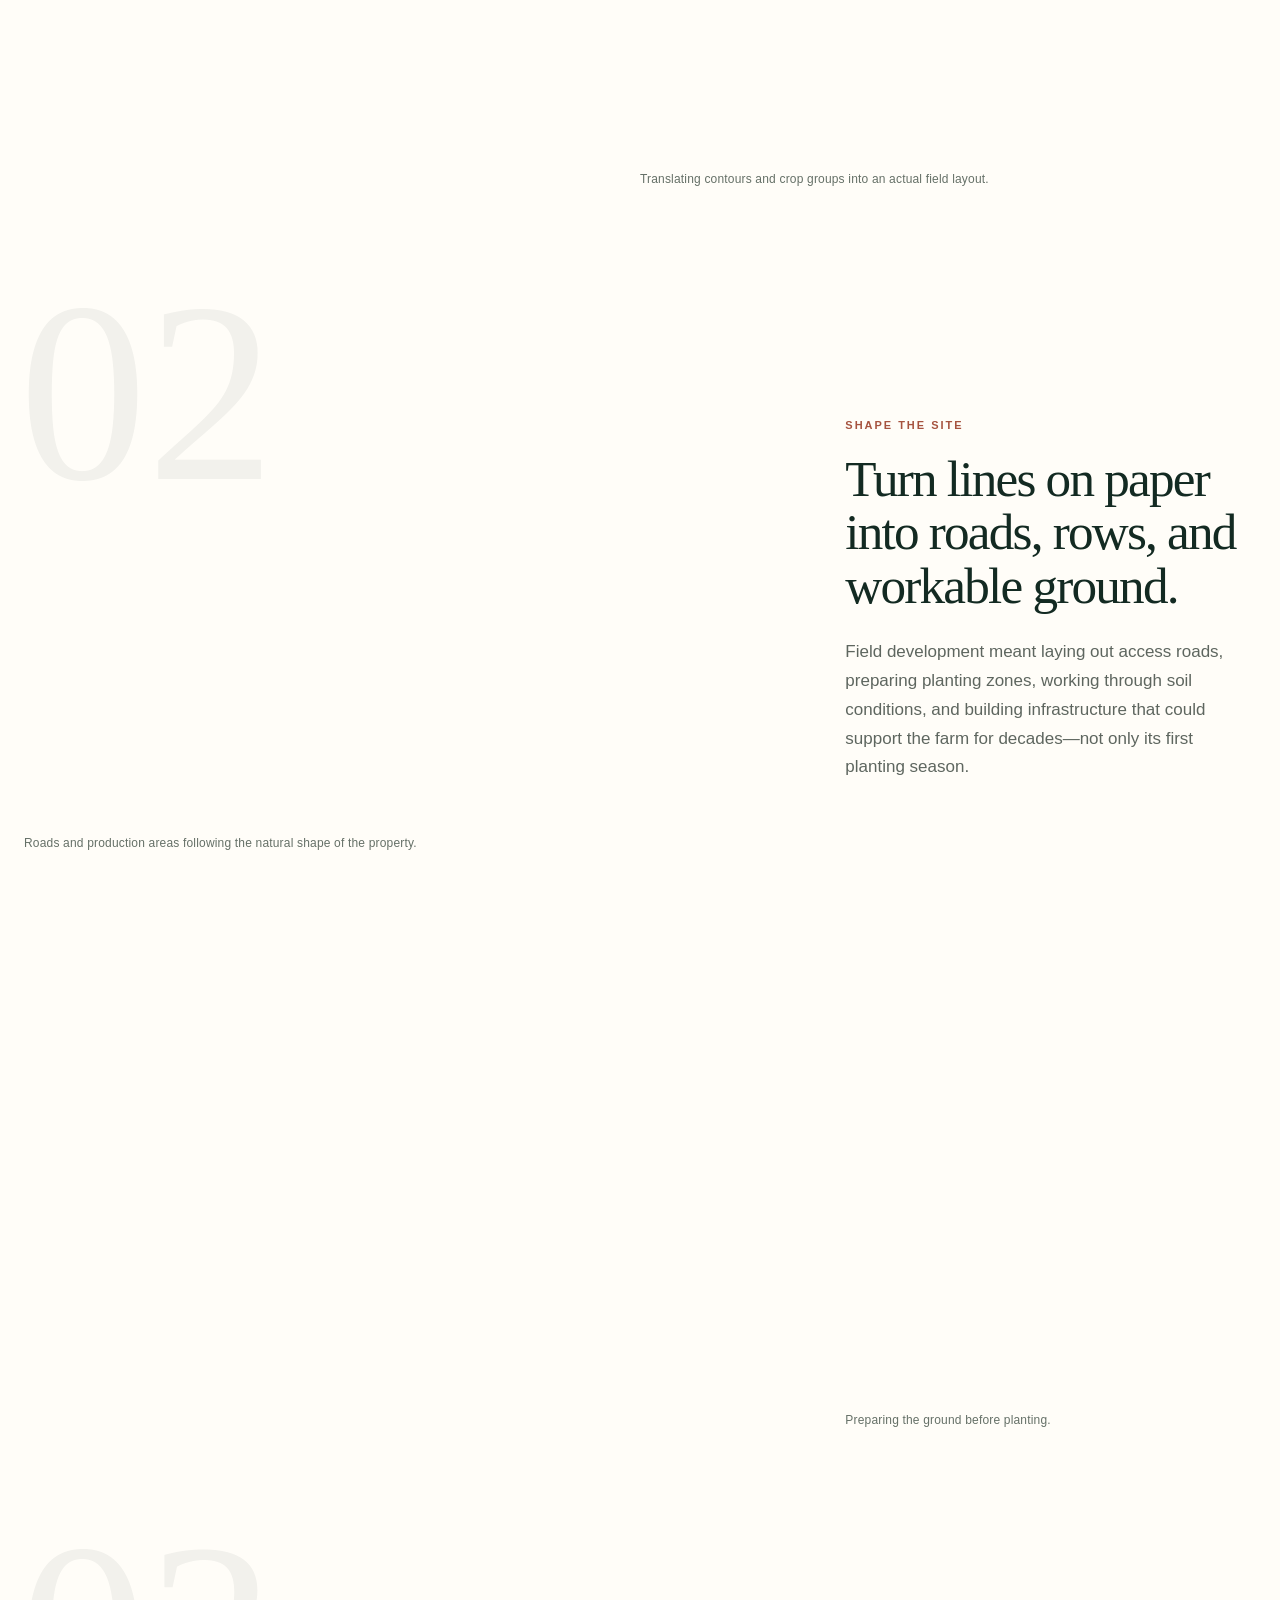
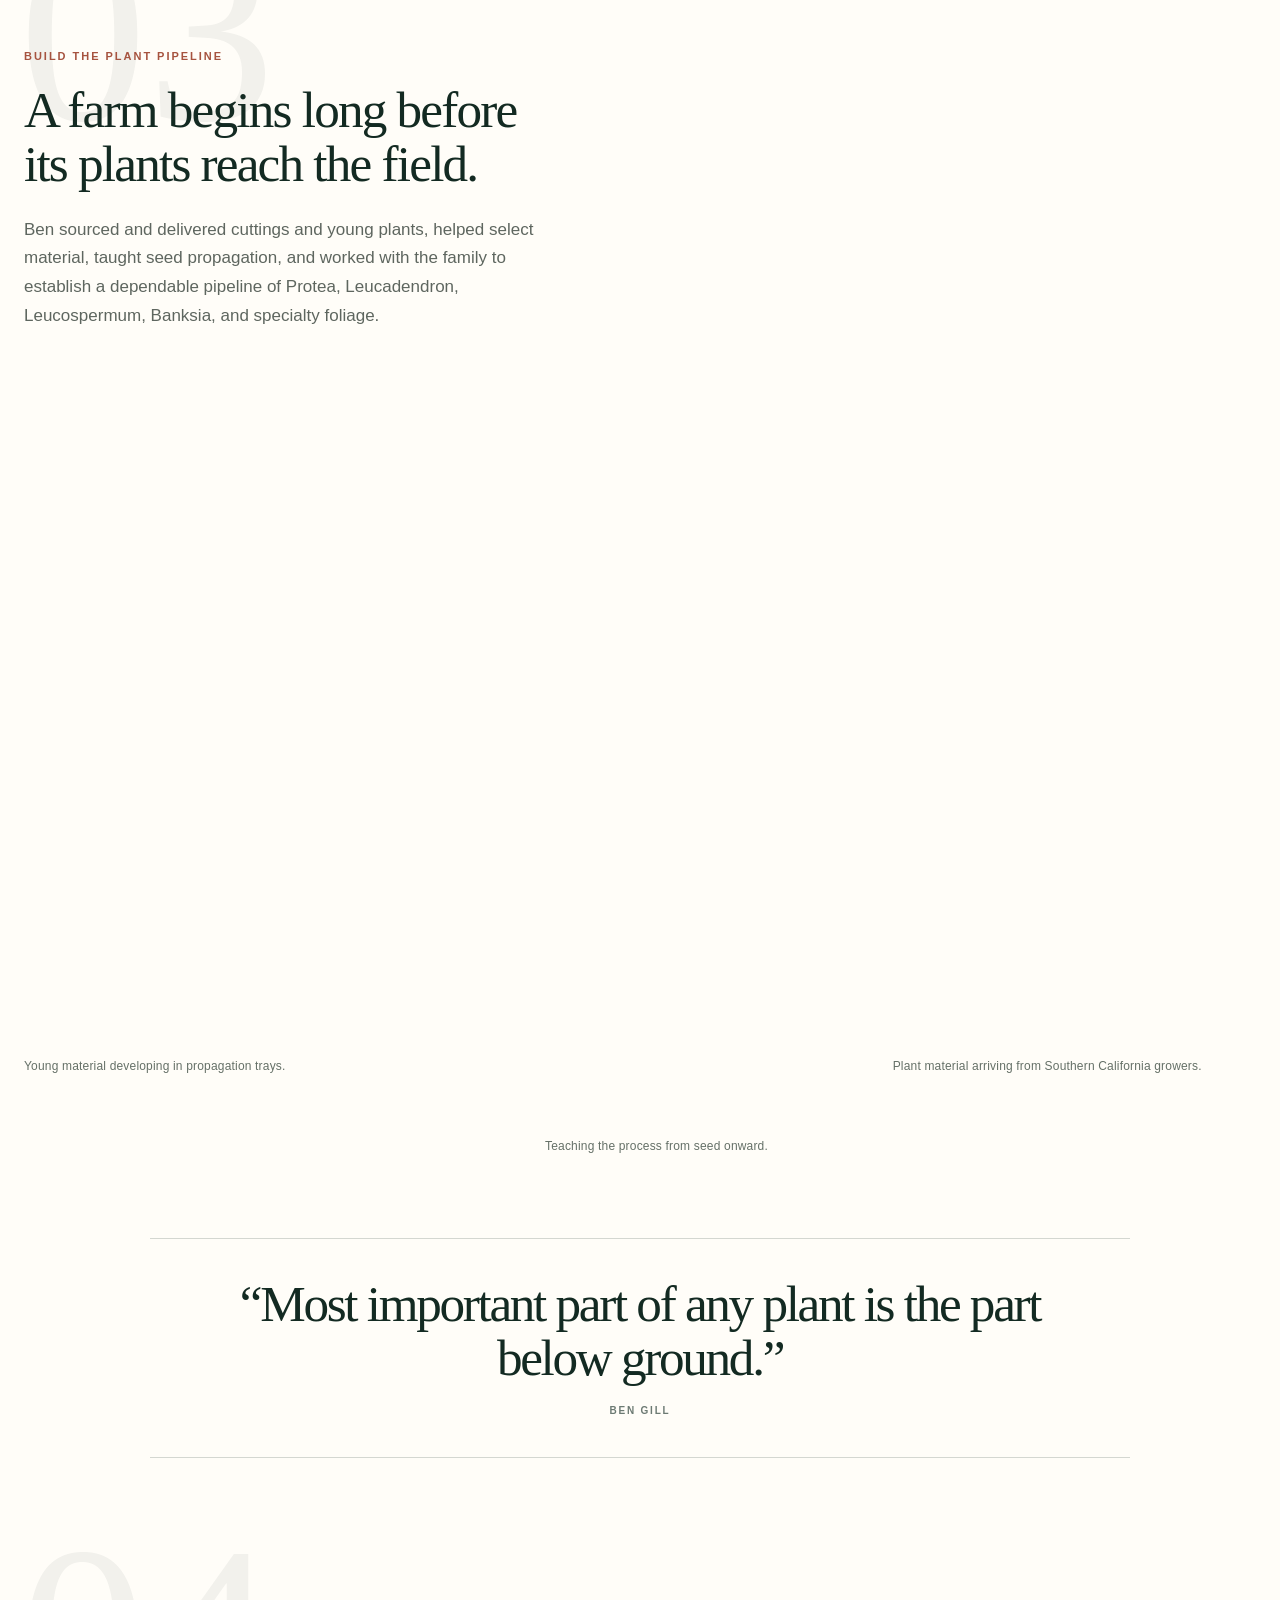
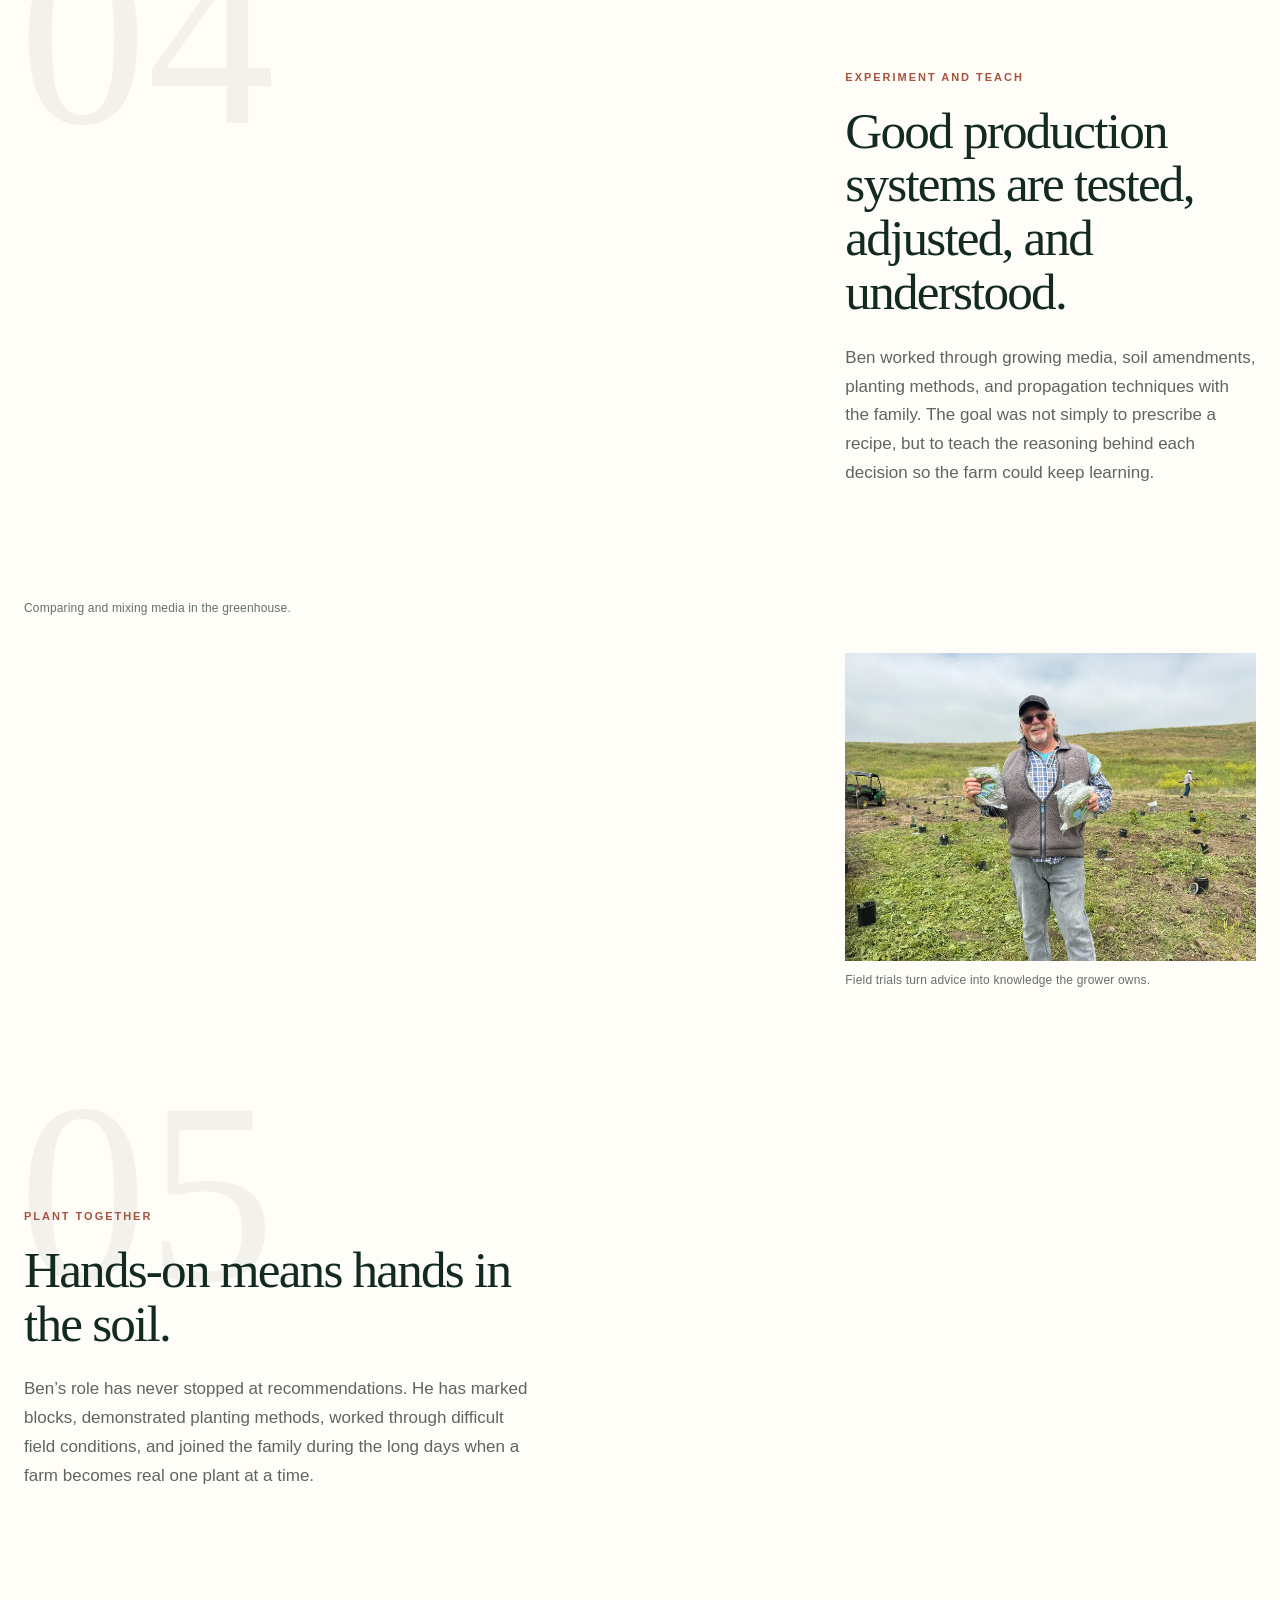
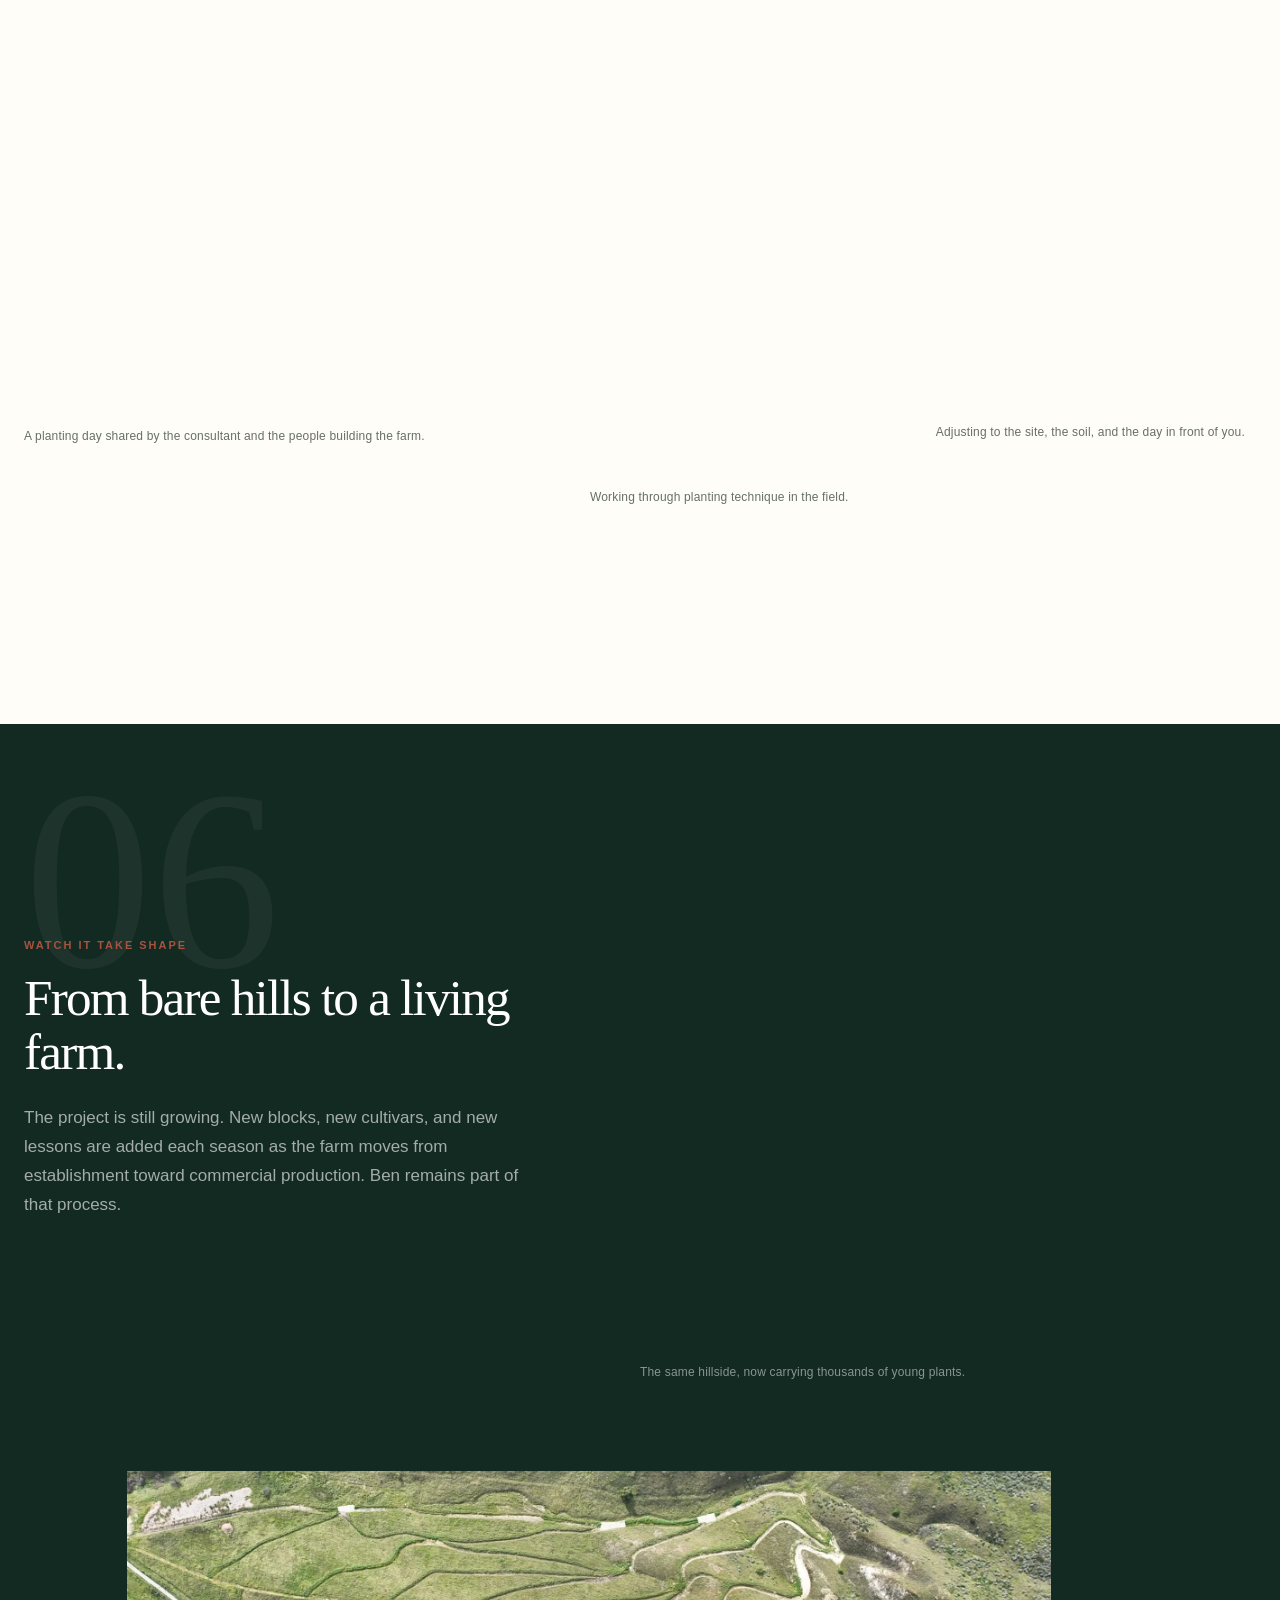
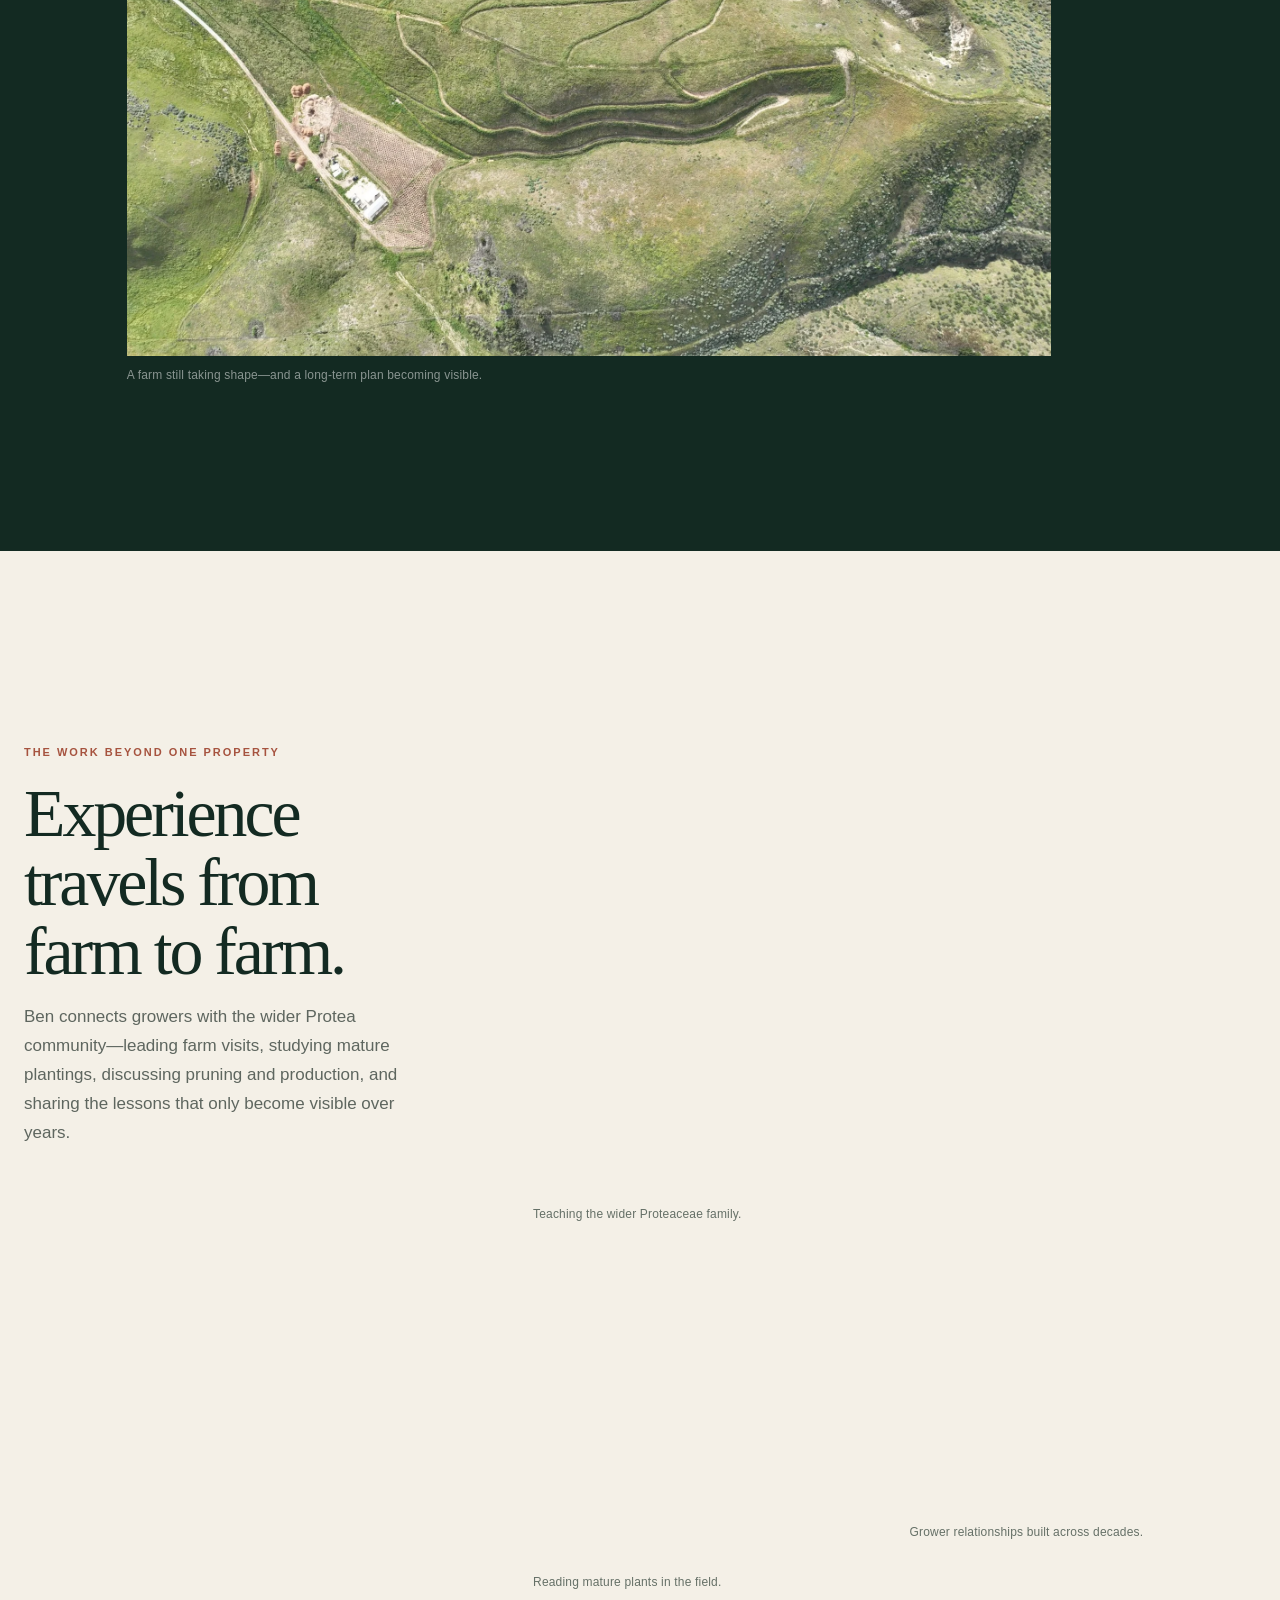
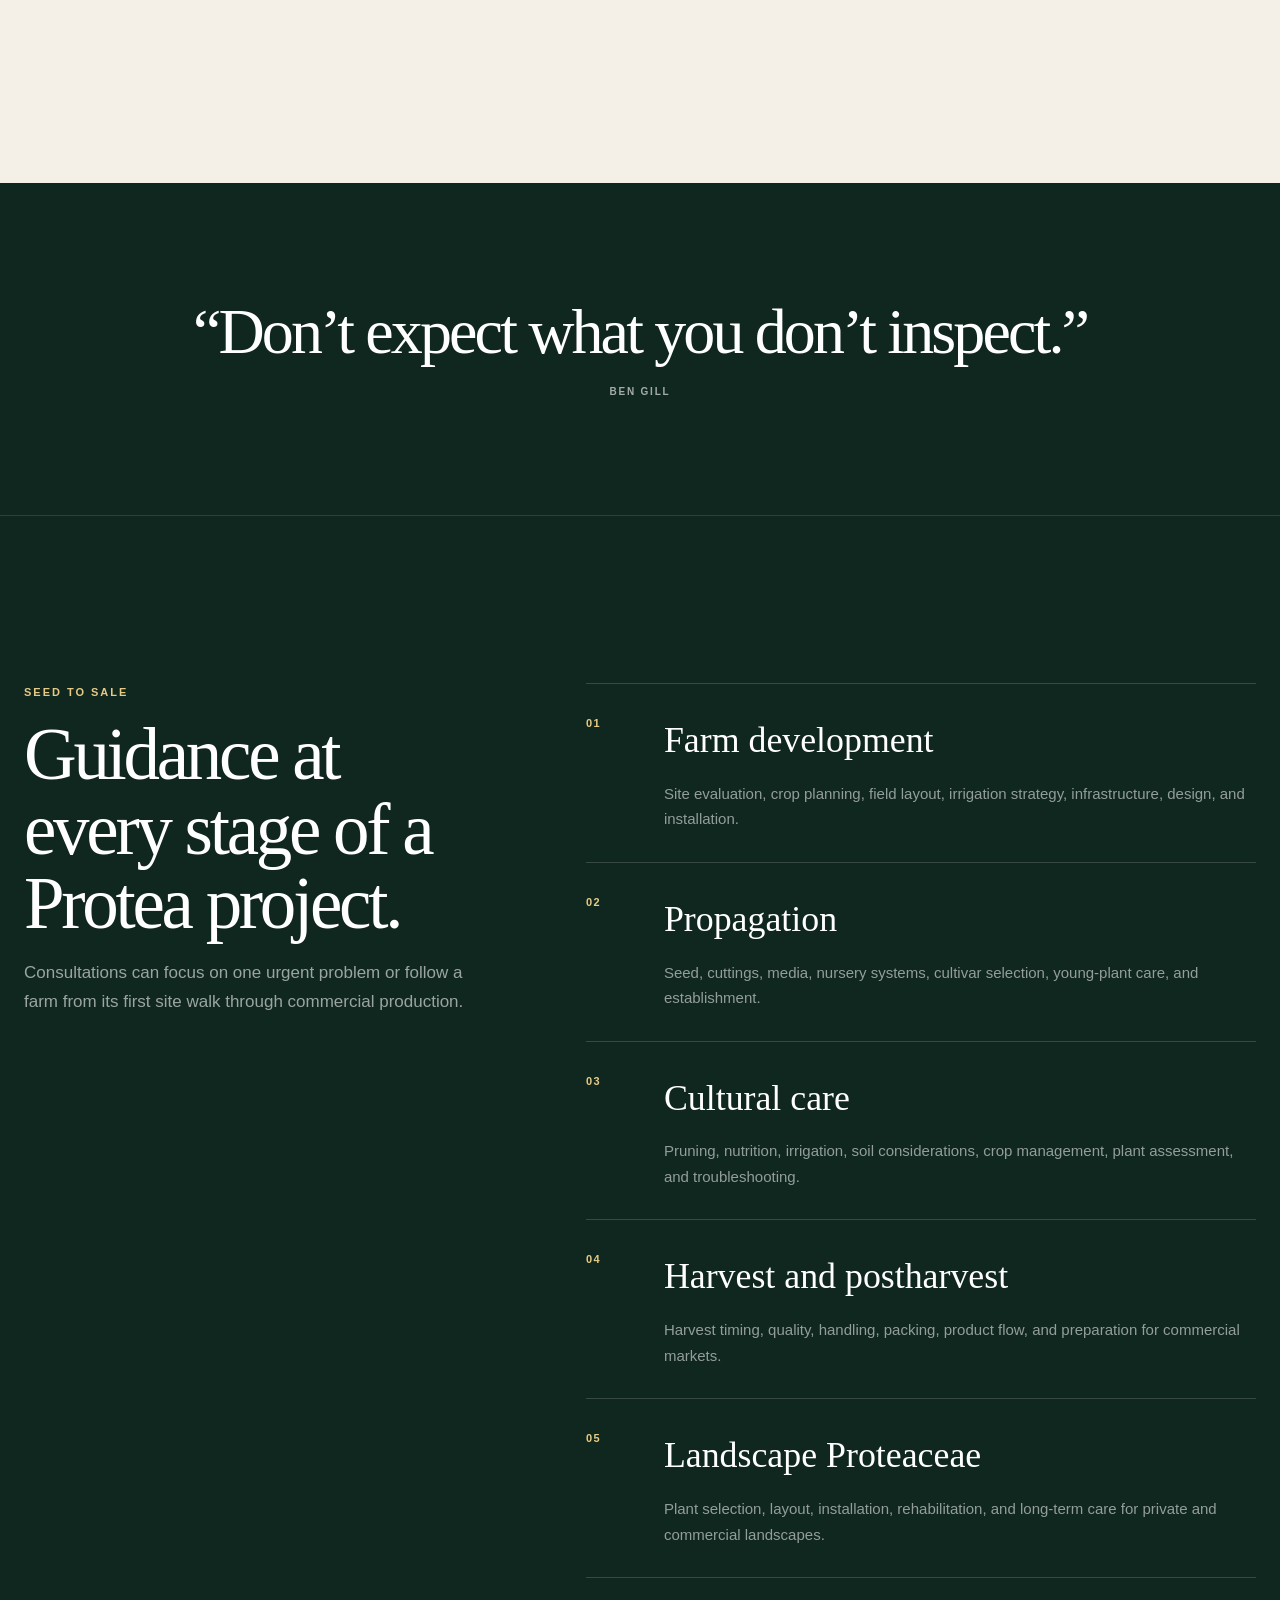
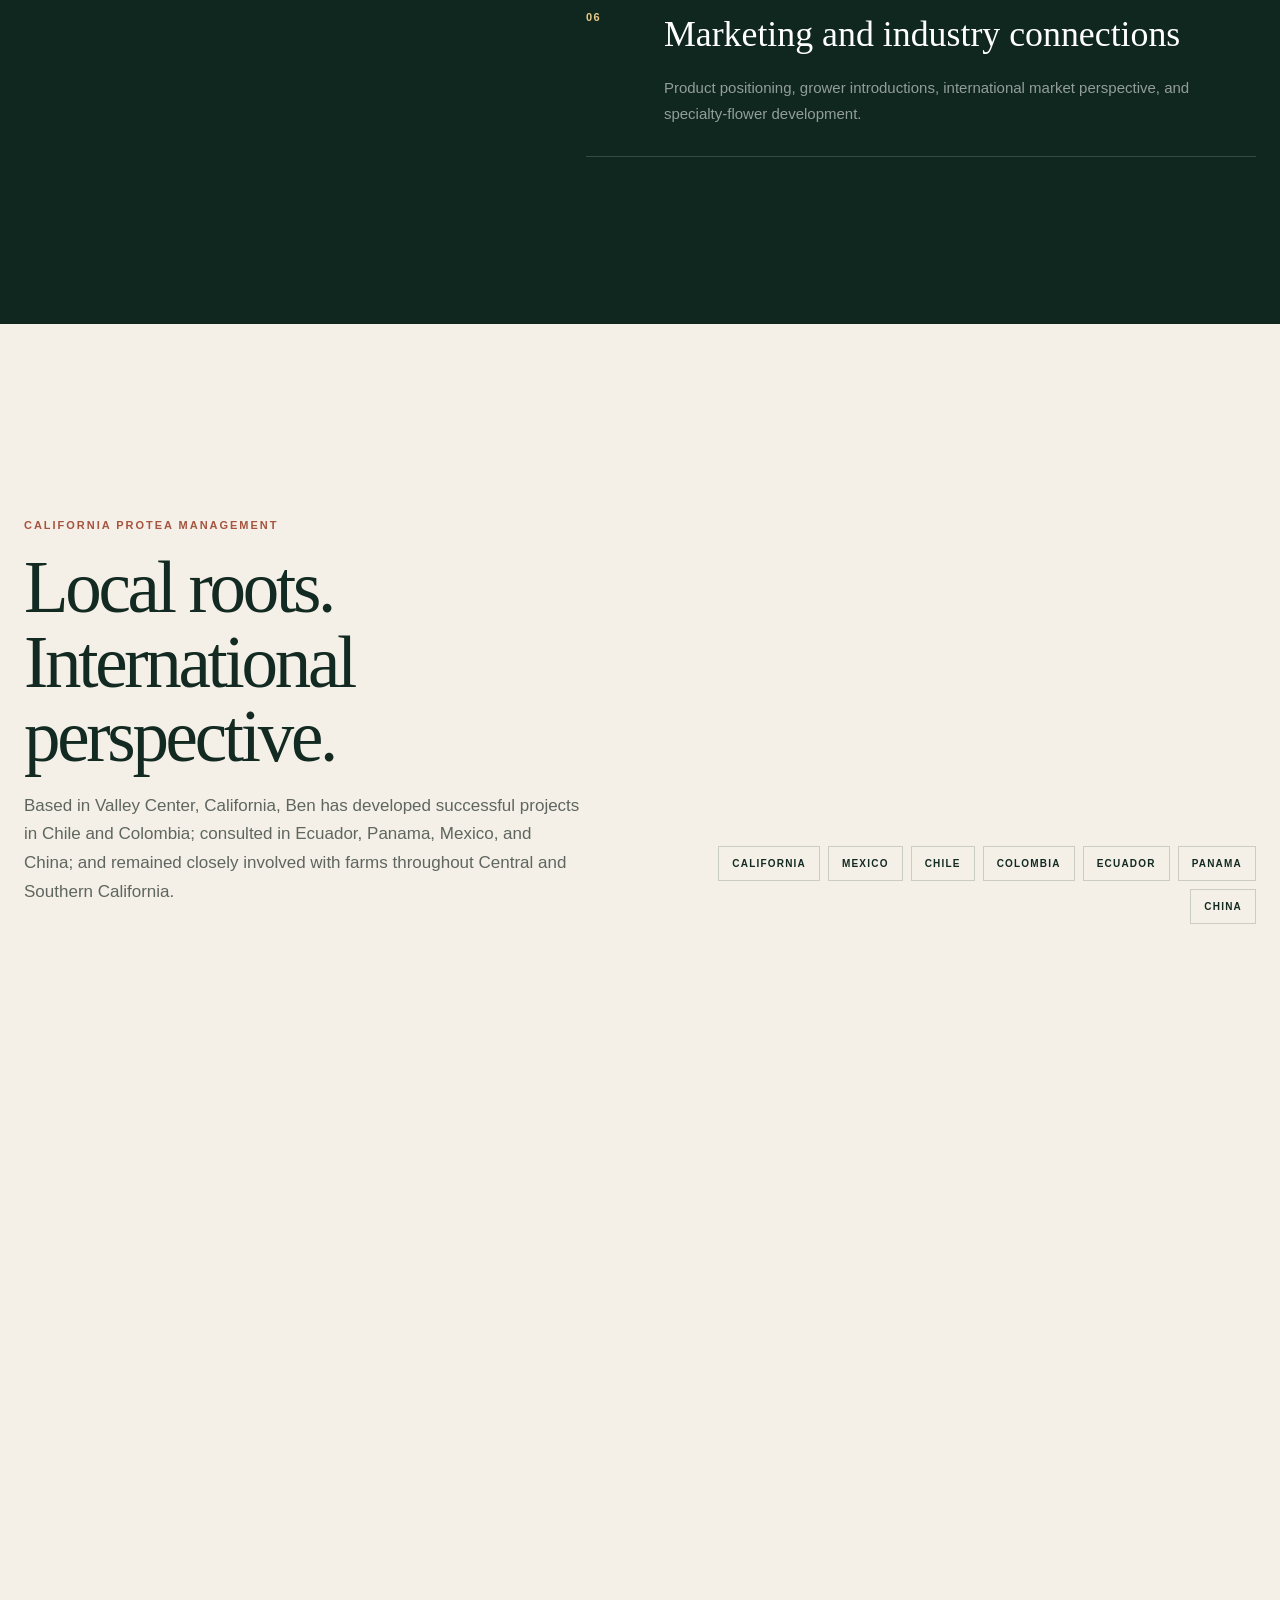
==== commit 79007212: "Restore revised editorial design" ====
--- a/index.html
+++ b/index.html
@@ -39,7 +39,6 @@
 
     <nav class="site-nav" id="site-navigation" aria-label="Primary navigation" data-navigation>
       <a href="#ben">Ben</a>
-      <a href="#quotes">Quotes</a>
       <a href="#farm-story">Farm story</a>
       <a href="#expertise">Expertise</a>
       <a href="#experience">Experience</a>
@@ -49,27 +48,24 @@
 
   <main id="main-content">
     <section class="hero" id="top" aria-labelledby="hero-title">
-      <div class="hero-shell">
+      <img class="hero-image" src="assets/images/hero-aerial.webp" alt="Aerial view of a developing Protea farm laid out across rolling green hills" fetchpriority="high">
+      <div class="hero-shade" aria-hidden="true"></div>
+      <div class="hero-layout">
         <div class="hero-copy">
           <p class="hero-kicker">Ben Gill · The Protea Guy</p>
-          <h1 id="hero-title">Field-tested Protea knowledge, rooted in experience.</h1>
-          <p>For more than four decades, Ben has helped growers read the land, build farms, propagate plants, solve problems, and move Proteaceae from seed to sale.</p>
+          <h1 id="hero-title">Protea is not a crop you learn from a distance.</h1>
+          <p>For more than four decades, Ben has worked alongside growers—planning farms, propagating plants, solving problems, and helping Proteaceae move from seed to sale.</p>
           <div class="hero-actions">
             <a class="button button-light" href="#farm-story">See the work</a>
             <a class="text-link text-link-light" href="mailto:proteaguy@gmail.com?subject=Protea%20consulting%20inquiry">proteaguy@gmail.com <span aria-hidden="true">↗</span></a>
           </div>
-          <blockquote class="hero-quote">
-            <p>“Best fertilizer is a farmer’s footprints in the field.”</p>
-            <cite>One of Ben’s most repeated lines</cite>
-          </blockquote>
-        </div>
-
-        <div class="hero-visual">
-          <span class="hero-tag">Grower · Teacher · Builder</span>
-          <img class="hero-image" src="assets/images/hero-ben-protea.webp" alt="Ben Gill standing in a mature Protea planting and studying an orange pincushion flower" fetchpriority="high">
-          <p class="hero-caption">Ben in the field, where observation, timing, and plant-reading matter most.</p>
-        </div>
-      </div>
+        </div>
+        <figure class="hero-portrait">
+          <img src="assets/images/field-protea.webp" alt="Ben Gill examining an orange pincushion Protea flower in a mature planting">
+          <figcaption>Ben Gill in the field with mature Leucospermum.</figcaption>
+        </figure>
+      </div>
+      <p class="hero-caption">A Southern California farm shaped over years of planning, propagation, planting, and fieldwork.</p>
       <a class="hero-scroll" href="#ben" aria-label="Scroll to meet Ben"><span aria-hidden="true">↓</span></a>
     </section>
 
@@ -93,58 +89,15 @@
       </div>
     </section>
 
-    <section class="quotes" id="quotes" aria-labelledby="quotes-title">
-      <div class="quotes-copy">
-        <p class="eyebrow">In Ben’s words</p>
-        <h2 id="quotes-title">Advice you remember because it came from the field.</h2>
-        <p>Over the years, Ben’s growers and students have collected the lines he repeats while walking a property, mixing media, checking roots, or talking through a crop. They are short, practical, and usually hard to forget.</p>
-      </div>
-      <div class="quotes-grid">
-        <blockquote class="quote-card quote-feature">
-          <p>“Best fertilizer is a farmer’s footprints in the field.”</p>
-          <cite>Observation first.</cite>
-        </blockquote>
-        <blockquote class="quote-card">
-          <p>“Don’t expect what you don’t inspect.”</p>
-          <cite>Management philosophy</cite>
-        </blockquote>
-        <blockquote class="quote-card">
-          <p>“Your own creativity is your only limitation.”</p>
-          <cite>Problem solving in practice</cite>
-        </blockquote>
-        <blockquote class="quote-card">
-          <p>“The devil is in the details.”</p>
-          <cite>Field precision</cite>
-        </blockquote>
-        <blockquote class="quote-card">
-          <p>“If you’re gonna do it, do it right.”</p>
-          <cite>Standards matter</cite>
-        </blockquote>
-        <blockquote class="quote-card">
-          <p>“Most important part of any plant is the part below ground.”</p>
-          <cite>Roots, soil, and establishment</cite>
-        </blockquote>
-        <blockquote class="quote-card">
-          <p>“If there’s no market for it, don’t cut it.”</p>
-          <cite>Production meets reality</cite>
-        </blockquote>
-        <blockquote class="quote-card">
-          <p>“Weeds talk.”</p>
-          <cite>If you know how to read them</cite>
-        </blockquote>
-        <blockquote class="quote-card">
-          <p>“Protea don’t die, they dry.”</p>
-          <cite>A line every grower remembers</cite>
-        </blockquote>
-        <blockquote class="quote-card">
-          <p>“You’ve gotta be first, last or different.”</p>
-          <cite>Why specialty crops work</cite>
-        </blockquote>
-      </div>
+    <section class="pull-quote" aria-label="Ben Gill quote">
+      <blockquote>
+        <p>“Best fertilizer is a farmer’s footprints in the field.”</p>
+        <cite>Ben Gill</cite>
+      </blockquote>
     </section>
 
     <section class="interlude interlude-planning" aria-label="Farm planning">
-      <img src="assets/images/planning-truck.webp" alt="Ben and growers reviewing maps on the tailgate of a pickup truck during a site visit" loading="lazy">
+      <img src="assets/images/planning-truck.webp" alt="Ben and a farm family reviewing site plans on the bed of a pickup truck" loading="lazy">
       <div class="interlude-overlay" aria-hidden="true"></div>
       <div class="interlude-copy">
         <p>Every farm begins with questions.</p>
@@ -172,7 +125,7 @@
           <figcaption>The property before the farm took shape.</figcaption>
         </figure>
         <figure class="chapter-image chapter-image-inset">
-          <img src="assets/images/planning-map.webp" alt="Ben and a family of growers reviewing a contour map and block layout on the tailgate of a truck" loading="lazy">
+          <img src="assets/images/planning-map.webp" alt="Ben and a young grower holding a color-coded planting plan in the field" loading="lazy">
           <figcaption>Translating contours and crop groups into an actual field layout.</figcaption>
         </figure>
       </article>
@@ -189,8 +142,8 @@
           <figcaption>Roads and production areas following the natural shape of the property.</figcaption>
         </figure>
         <figure class="small-image small-image-left">
-          <img src="assets/images/aerial-tailgate.webp" alt="Ben and another grower studying an aerial image of the property on a truck tailgate" loading="lazy">
-          <figcaption>Planning continues in the field, not just at a desk.</figcaption>
+          <img src="assets/images/soil-prep.webp" alt="Freshly worked field soil before planting" loading="lazy">
+          <figcaption>Preparing the ground before planting.</figcaption>
         </figure>
       </article>
 
@@ -217,6 +170,11 @@
         </div>
       </article>
 
+      <aside class="chapter-quote" aria-label="Ben Gill quote">
+        <p>“Most important part of any plant is the part below ground.”</p>
+        <cite>Ben Gill</cite>
+      </aside>
+
       <article class="chapter chapter-four">
         <div class="chapter-number" aria-hidden="true">04</div>
         <div class="chapter-copy">
@@ -225,12 +183,12 @@
           <p>Ben worked through growing media, soil amendments, planting methods, and propagation techniques with the family. The goal was not simply to prescribe a recipe, but to teach the reasoning behind each decision so the farm could keep learning.</p>
         </div>
         <figure class="chapter-image chapter-image-main experiment-main">
-          <img src="assets/images/mixing-media.webp" alt="Ben and growers mixing propagation media together in a greenhouse" loading="lazy">
+          <img src="assets/images/mixing-media.webp" alt="Ben and a farm family mixing propagation media together in a greenhouse" loading="lazy">
           <figcaption>Comparing and mixing media in the greenhouse.</figcaption>
         </figure>
         <figure class="chapter-image chapter-image-inset experiment-inset">
-          <img src="assets/images/greenhouse-interior.webp" alt="Ben showing growers the structure and systems inside a greenhouse" loading="lazy">
-          <figcaption>Teaching the systems behind successful production.</figcaption>
+          <img src="assets/images/ben-portrait.webp" alt="Ben smiling while holding materials during a planting day" loading="lazy">
+          <figcaption>Field trials turn advice into knowledge the grower owns.</figcaption>
         </figure>
       </article>
 
@@ -243,7 +201,7 @@
         </div>
         <div class="planting-strip">
           <figure>
-            <img src="assets/images/group-field.webp" alt="Ben standing with a family in a recently worked field during a planting day" loading="lazy">
+            <img src="assets/images/planting-team.webp" alt="Ben and a farm family planting together beside a loader" loading="lazy">
             <figcaption>A planting day shared by the consultant and the people building the farm.</figcaption>
           </figure>
           <figure>
@@ -283,18 +241,25 @@
       </div>
       <div class="field-note-gallery">
         <figure class="tour-one">
-          <img src="assets/images/poster-talk.webp" alt="Ben explaining Proteaceae types to a group beside a large educational display" loading="lazy">
-          <figcaption>Teaching beyond one farm—helping growers learn the whole family.</figcaption>
+          <img src="assets/images/poster-talk.webp" alt="Ben explaining Proteaceae varieties to a group beside an educational display" loading="lazy">
+          <figcaption>Teaching the wider Proteaceae family.</figcaption>
         </figure>
         <figure class="tour-two">
-          <img src="assets/images/field-tour.webp" alt="Ben leading a small group through an established planting and discussing crop performance" loading="lazy">
+          <img src="assets/images/field-tour-new.webp" alt="Ben leading growers through a mature Protea planting" loading="lazy">
           <figcaption>Reading mature plants in the field.</figcaption>
         </figure>
         <figure class="tour-three">
-          <img src="assets/images/mature-planting.webp" alt="Ben with growers standing in a mature Protea planting" loading="lazy">
+          <img src="assets/images/mature-planting-new.webp" alt="Ben standing with growers in an established Protea field" loading="lazy">
           <figcaption>Grower relationships built across decades.</figcaption>
         </figure>
       </div>
+    </section>
+
+    <section class="pull-quote pull-quote-dark" aria-label="Ben Gill quote">
+      <blockquote>
+        <p>“Don’t expect what you don’t inspect.”</p>
+        <cite>Ben Gill</cite>
+      </blockquote>
     </section>
 
     <section class="expertise" id="expertise">
@@ -347,9 +312,16 @@
         <span>China</span>
       </div>
       <figure class="experience-image">
-        <img src="assets/images/poster-point.webp" alt="Ben pointing out specific crops on a Proteaceae reference display while talking with growers" loading="lazy">
+        <img src="assets/images/greenhouse-team.webp" alt="Ben with a farm family working around young plants in a greenhouse" loading="lazy">
         <figcaption>Knowledge passed on through the work itself.</figcaption>
       </figure>
+    </section>
+
+    <section class="pull-quote pull-quote-rust" aria-label="Ben Gill quote">
+      <blockquote>
+        <p>“You’ve gotta be first, last or different.”</p>
+        <cite>Ben Gill</cite>
+      </blockquote>
     </section>
 
     <section class="contact" id="contact">
--- a/styles.css
+++ b/styles.css
@@ -693,25 +693,18 @@
   *, *::before, *::after { scroll-behavior: auto !important; transition-duration: .01ms !important; animation-duration: .01ms !important; }
 }
 
-cite { font-style: normal; }
-
-/* Updated hero and quotes section */
-.hero {
-  display: flex;
-  align-items: center;
-  padding: 128px max(24px, calc((100% - var(--container))/2)) 72px;
-  background:
-    radial-gradient(circle at 82% 18%, rgba(231,202,133,.16), transparent 28%),
-    linear-gradient(135deg, #0d221b 0%, #173226 48%, #214437 100%);
-}
-.hero-shade { display: none; }
-.hero-shell {
+/* Preview revision: restore the original editorial feel, add Ben to the hero,
+   disperse a few quotes, and remove image/text collisions. */
+.hero-layout {
   position: relative;
   z-index: 2;
   display: grid;
-  grid-template-columns: minmax(0, 1.03fr) minmax(320px, .82fr);
-  gap: clamp(38px, 7vw, 94px);
-  width: 100%;
+  grid-template-columns: minmax(0, 1.15fr) minmax(300px, .7fr);
+  gap: clamp(42px, 7vw, 96px);
+  width: min(calc(100% - 48px), var(--container));
+  min-height: 100svh;
+  margin: 0 auto;
+  padding: 128px 0 94px;
   align-items: center;
 }
 .hero-copy {
@@ -719,234 +712,183 @@
   left: auto;
   bottom: auto;
   width: auto;
-  max-width: 720px;
-}
-.hero-copy > p:not(.hero-kicker) {
-  max-width: 640px;
-}
-.hero-visual {
-  position: relative;
-  z-index: 2;
-  max-width: 560px;
+  max-width: 760px;
+}
+.hero h1 {
+  max-width: 760px;
+  font-size: clamp(56px, 6.6vw, 106px);
+}
+.hero-copy > p:not(.hero-kicker) { max-width: 640px; }
+.hero-portrait {
+  position: relative;
   justify-self: end;
-}
-.hero-visual::before {
+  width: min(100%, 430px);
+  margin-top: 34px;
+  padding: 10px;
+  background: rgba(255,253,248,.94);
+  box-shadow: 0 28px 70px rgba(0,0,0,.28);
+}
+.hero-portrait::before {
   content: "";
   position: absolute;
-  inset: auto -20px -20px 20px;
-  border-radius: 30px;
-  background: rgba(255,255,255,.05);
-}
-.hero .hero-image {
-  position: relative;
-  inset: auto;
-  width: 100%;
-  height: auto;
+  z-index: -1;
+  inset: 22px -18px -18px 22px;
+  border: 1px solid rgba(255,255,255,.38);
+}
+.hero-portrait img {
   aspect-ratio: 4 / 5;
   object-fit: cover;
-  object-position: center 26%;
-  border-radius: 28px;
-  box-shadow: 0 34px 70px rgba(0,0,0,.28);
+  object-position: center 24%;
+}
+.hero-portrait figcaption {
+  margin: 9px 5px 1px;
+  color: #526058;
+}
+
+.pull-quote {
+  padding: clamp(72px, 9vw, 118px) 24px;
+  color: var(--forest);
+  background: var(--paper-deep);
+  text-align: center;
+}
+.pull-quote blockquote {
+  width: min(100%, 1050px);
+  margin: 0 auto;
+}
+.pull-quote p,
+.chapter-quote p {
+  margin: 0;
+  font-family: var(--serif);
+  font-size: clamp(39px, 5vw, 72px);
+  font-weight: 400;
+  line-height: 1.04;
+  letter-spacing: -.045em;
+}
+.pull-quote cite,
+.chapter-quote cite {
+  display: block;
+  margin-top: 18px;
+  font-size: 10px;
+  font-style: normal;
+  font-weight: 850;
+  letter-spacing: .18em;
+  text-transform: uppercase;
+  opacity: .62;
+}
+.pull-quote-dark {
+  color: #fff;
+  background: #10271f;
+  border-bottom: 1px solid rgba(255,255,255,.12);
+}
+.pull-quote-rust {
+  color: #fff;
+  background: var(--rust);
+}
+.chapter-quote {
+  width: min(calc(100% - 48px), 980px);
+  margin: -55px auto clamp(130px, 15vw, 210px);
+  padding: 38px clamp(24px, 5vw, 62px);
+  color: var(--forest);
+  border-top: 1px solid var(--line);
+  border-bottom: 1px solid var(--line);
+  text-align: center;
+}
+.chapter-quote p { font-size: clamp(34px, 4vw, 58px); }
+
+/* Keep the editorial layout, but do not overlap imagery with copy. */
+.chapter-one .chapter-image-main {
+  grid-column: 6 / 13;
+  grid-row: 1;
+}
+.chapter-one .chapter-image-inset {
+  grid-column: 7 / 12;
+  grid-row: 2;
+  margin-top: 34px;
   transform: none;
 }
-.hero-tag {
-  position: absolute;
-  z-index: 3;
-  top: 18px;
-  left: 18px;
-  padding: 9px 13px;
-  color: var(--forest);
-  background: rgba(255,253,248,.92);
-  border-radius: 999px;
-  font-size: 10px;
-  font-weight: 800;
-  letter-spacing: .14em;
-  text-transform: uppercase;
-}
-.hero-quote {
-  max-width: 560px;
-  margin: 38px 0 0;
-  padding: 24px 24px 20px;
-  border: 1px solid rgba(255,255,255,.16);
-  background: rgba(255,255,255,.06);
-  backdrop-filter: blur(6px);
-}
-.hero-quote p {
-  margin: 0;
-  color: #fff;
-  font-family: var(--serif);
-  font-size: clamp(28px, 3vw, 40px);
-  line-height: 1.1;
-  letter-spacing: -.03em;
-}
-.hero-quote cite {
-  display: block;
-  margin-top: 12px;
-  color: rgba(255,255,255,.68);
-  font-size: 11px;
-  font-weight: 800;
-  letter-spacing: .14em;
-  text-transform: uppercase;
-}
-.hero-caption {
-  position: static;
-  max-width: none;
-  margin-top: 14px;
-  text-align: left;
-  color: rgba(255,255,255,.66);
-  font-size: 12px;
-}
-.hero-scroll {
-  left: max(24px, calc((100% - var(--container))/2));
-}
-
-.quotes {
-  display: grid;
-  grid-template-columns: .72fr 1.28fr;
-  gap: clamp(55px, 8vw, 120px);
-  padding: clamp(110px, 13vw, 180px) max(24px, calc((100% - var(--container))/2));
-  background: var(--paper-deep);
-}
-.quotes h2 {
-  margin: 0;
-  color: var(--forest);
-  font-family: var(--serif);
-  font-size: clamp(45px, 5.5vw, 78px);
-  font-weight: 400;
-  line-height: 1.02;
-  letter-spacing: -.045em;
-}
-.quotes-copy > p:last-child {
-  max-width: 470px;
-  color: #5e665f;
-}
-.quotes-grid {
-  display: grid;
-  grid-template-columns: repeat(2, minmax(0, 1fr));
-  gap: 18px;
-  align-content: start;
-}
-.quote-card {
-  margin: 0;
-  padding: 23px 23px 19px;
-  border: 1px solid var(--line);
-  background: rgba(255,253,248,.72);
-}
-.quote-card p {
-  margin: 0;
-  color: var(--forest);
-  font-family: var(--serif);
-  font-size: clamp(23px, 2.4vw, 34px);
-  line-height: 1.08;
-  letter-spacing: -.03em;
-}
-.quote-card cite {
-  display: block;
-  margin-top: 12px;
-  color: #667066;
-  font-size: 11px;
-  font-weight: 800;
-  letter-spacing: .14em;
-  text-transform: uppercase;
-}
-.quote-feature {
-  grid-column: 1 / -1;
-  padding: 28px 28px 24px;
-  background: var(--forest);
-  border-color: rgba(255,255,255,.08);
-}
-.quote-feature p {
-  color: #fff;
-  font-size: clamp(32px, 3.4vw, 52px);
-}
-.quote-feature cite {
-  color: rgba(255,255,255,.68);
-}
+.chapter-two .wide-image {
+  grid-column: 1 / 8;
+  grid-row: 1;
+}
+.chapter-two .chapter-copy {
+  grid-column: 9 / 13;
+  grid-row: 1;
+  padding-top: 10px;
+}
+.chapter-two .small-image {
+  grid-column: 9 / 13;
+  grid-row: 2;
+  margin-top: 36px;
+}
+.chapter-four .experiment-main {
+  grid-column: 1 / 8;
+  grid-row: 1;
+}
+.chapter-four .chapter-copy {
+  grid-column: 9 / 13;
+  grid-row: 1;
+  padding-top: 18px;
+}
+.chapter-four .experiment-inset {
+  grid-column: 9 / 13;
+  grid-row: 2;
+  width: 100%;
+  margin-top: 36px;
+  transform: none;
+}
+.chapter-four .experiment-inset img { aspect-ratio: 4 / 3; }
 
 .field-note-gallery .tour-two img,
 .field-note-gallery .tour-three img {
-  aspect-ratio: 16 / 11;
+  aspect-ratio: 4 / 3;
 }
 
 @media (max-width: 980px) {
-  .hero-shell,
-  .quotes {
-    grid-template-columns: 1fr;
-  }
-  .hero-visual {
-    max-width: 500px;
-    justify-self: start;
-  }
+  .hero-layout {
+    grid-template-columns: 1fr .62fr;
+    gap: 38px;
+  }
+  .hero h1 { font-size: clamp(54px, 8vw, 88px); }
+  .hero-portrait { width: min(100%, 360px); }
 }
 
 @media (max-width: 760px) {
   .hero {
     min-height: auto;
-    padding: 96px 18px 82px;
-  }
-  .hero-shell {
-    gap: 26px;
-  }
-  .hero-visual {
-    order: -1;
-    max-width: none;
-  }
-  .hero-visual::before {
-    inset: auto -10px -10px 14px;
-    border-radius: 20px;
-  }
-  .hero .hero-image {
-    max-height: 62svh;
-    border-radius: 20px;
-  }
-  .hero-tag {
-    top: 12px;
-    left: 12px;
-    font-size: 9px;
+  }
+  .hero-layout {
+    grid-template-columns: 1fr;
+    min-height: auto;
+    width: calc(100% - 36px);
+    padding: 94px 0 100px;
   }
   .hero-copy {
+    order: 2;
     width: 100%;
   }
-  .hero h1 {
-    font-size: clamp(48px, 14vw, 74px);
-  }
-  .hero-quote {
-    margin-top: 24px;
-    padding: 18px 18px 16px;
-  }
-  .hero-quote p {
-    font-size: 29px;
-  }
-  .hero-caption {
-    display: block;
-    margin-top: 10px;
-  }
-  .hero-scroll {
-    right: 18px;
-    left: auto;
-  }
-
-  .quotes {
-    gap: 28px;
-    padding: 92px 18px;
-  }
-  .quotes-grid {
-    grid-template-columns: 1fr;
-  }
-  .quote-feature {
-    grid-column: auto;
-  }
-  .quote-card,
-  .quote-feature {
-    padding: 20px 18px 16px;
-  }
-  .quote-card p,
-  .quote-feature p {
-    font-size: 30px;
-  }
-
-  .field-note-gallery .tour-two img,
-  .field-note-gallery .tour-three img {
-    aspect-ratio: 4 / 3;
-  }
-}
+  .hero-portrait {
+    order: 1;
+    justify-self: start;
+    width: min(82vw, 360px);
+    margin: 0 0 8px auto;
+  }
+  .hero h1 { font-size: clamp(50px, 14vw, 72px); }
+  .hero-caption { display: none; }
+  .pull-quote {
+    padding: 70px 18px;
+  }
+  .pull-quote p { font-size: 40px; }
+  .chapter-quote {
+    width: calc(100% - 36px);
+    margin: -30px auto 115px;
+    padding: 30px 12px;
+  }
+  .chapter-quote p { font-size: 35px; }
+
+  .chapter-one .chapter-image-inset,
+  .chapter-two .small-image,
+  .chapter-four .experiment-inset {
+    width: 100%;
+    margin: 24px 0 0;
+  }
+}
